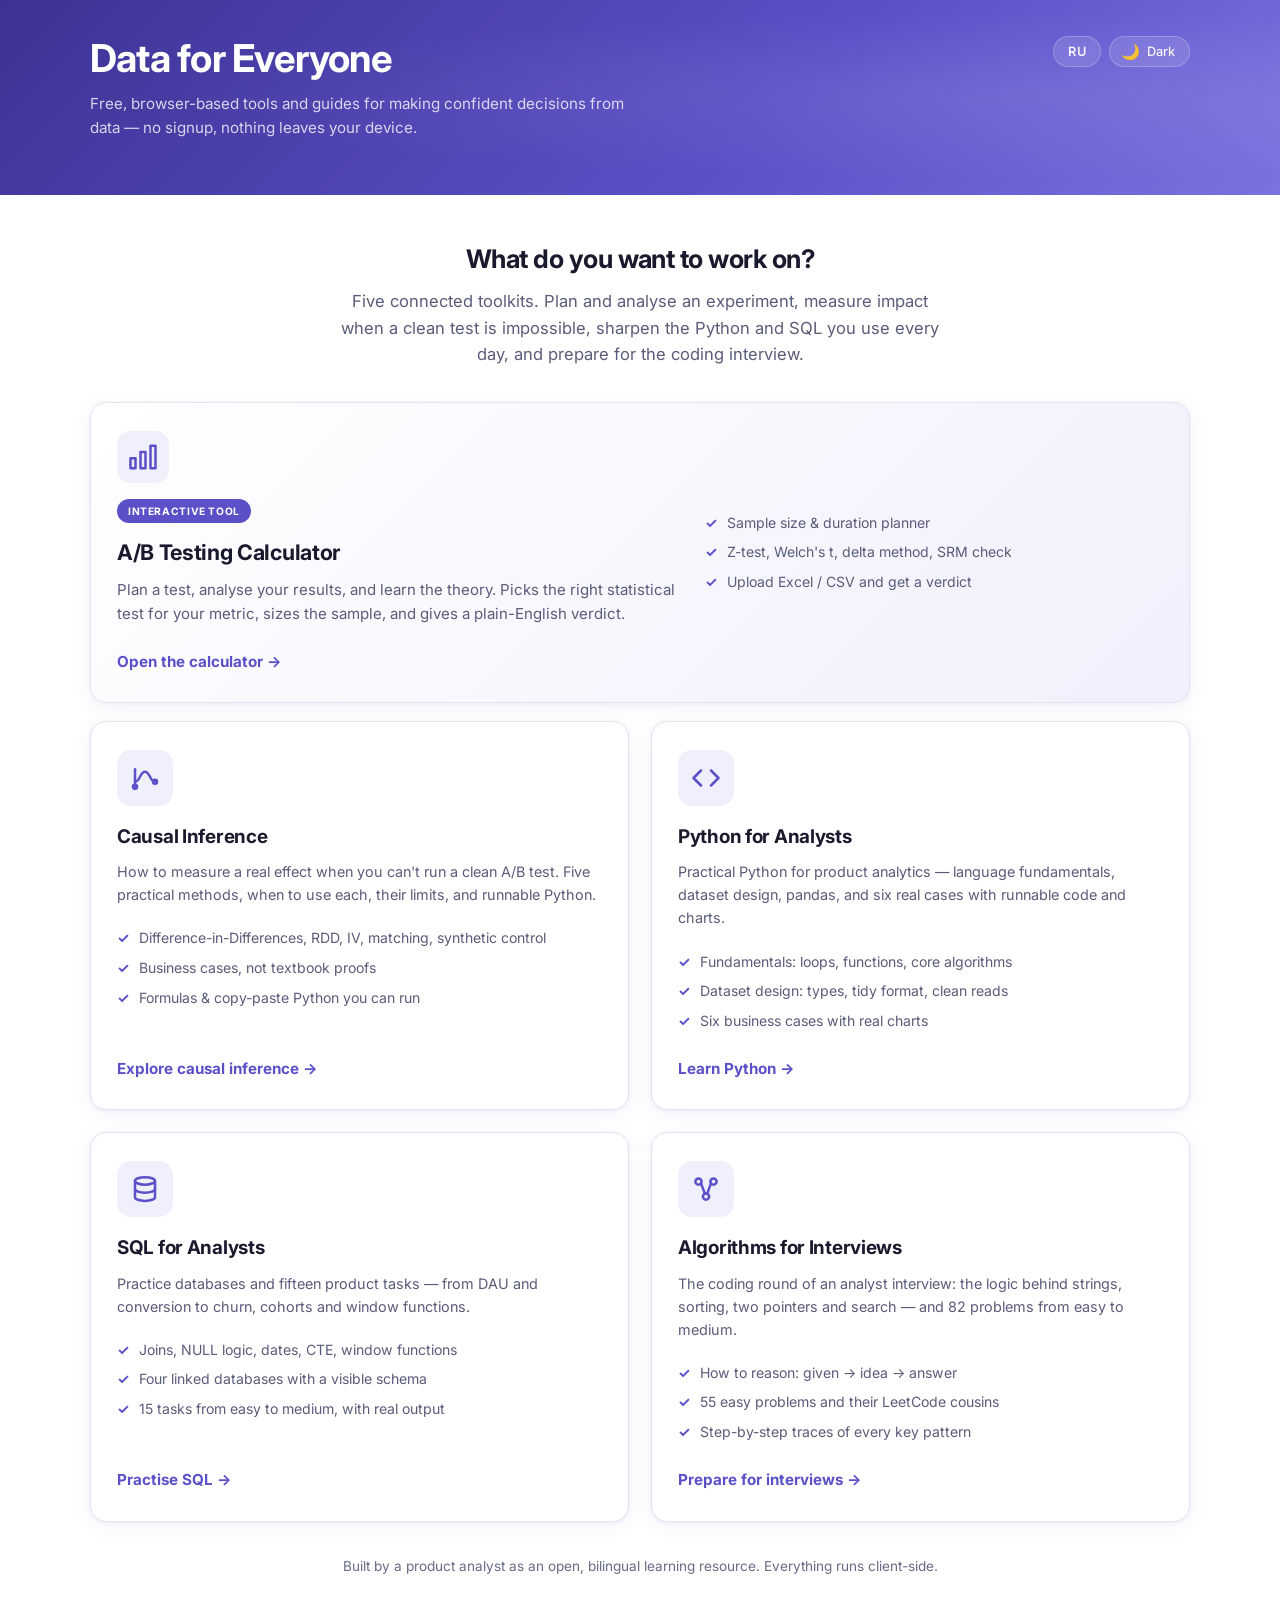
==== index.html @ 2fbbd440 "Add files via upload" ====
<!DOCTYPE html>
<html lang="en">
<head>
<meta charset="utf-8">
<meta name="viewport" content="width=device-width, initial-scale=1">
<title>Data for Everyone — A/B Testing & Causal Inference</title>
<meta name="description" content="Free, browser-based tools and guides for A/B testing and causal inference. The right statistical test, sample sizes, and plain-English explanations.">
<link rel="canonical" href="https://data-for-everyone.com/">
<link rel="icon" href="favicon.ico" sizes="any">
<link rel="icon" type="image/png" sizes="32x32" href="favicon-32x32.png">
<link rel="icon" type="image/png" sizes="16x16" href="favicon-16x16.png">
<link rel="apple-touch-icon" href="apple-touch-icon.png">
<meta property="og:type" content="website">
<meta property="og:title" content="Data for Everyone — A/B Testing & Causal Inference">
<meta property="og:description" content="Free, browser-based tools and guides for A/B testing and causal inference.">
<meta property="og:url" content="https://data-for-everyone.com/">
<meta property="og:image" content="https://data-for-everyone.com/og-image.png">
<meta property="og:image:width" content="1200">
<meta property="og:image:height" content="630">
<meta name="twitter:card" content="summary_large_image">
<meta name="twitter:image" content="https://data-for-everyone.com/og-image.png">
<link rel="preconnect" href="https://fonts.googleapis.com">
<link rel="preconnect" href="https://fonts.gstatic.com" crossorigin>
<link href="https://fonts.googleapis.com/css2?family=Inter:wght@400;500;600;700;800&family=JetBrains+Mono:wght@400;500&display=swap" rel="stylesheet">
<link rel="stylesheet" href="styles.css">
</head>
<body>
<header class="site-header">
  <div class="site-header-inner">
    <div class="site-header-row">
      <h1 class="site-title-link"><a href="index.html" data-i18n="home_brand">Data for Everyone</a></h1>
      <div class="header-controls">
        <button class="lang-toggle" onclick="toggleLang()" aria-label="Switch language" id="lang-btn">
          <span id="lang-label">RU</span>
        </button>
        <button class="theme-toggle" onclick="toggleTheme()" aria-label="Toggle dark mode">
          <span class="theme-toggle-icon" id="theme-icon">🌙</span>
          <span id="theme-label" data-i18n="theme_dark">Dark</span>
        </button>
      </div>
    </div>
    <p data-i18n="home_tagline">Free, browser-based tools and guides for making confident decisions from data — no signup, nothing leaves your device.</p>
  </div>
</header>
<main id="main-content" class="home-main">
  <div class="home-intro">
    <h2 data-i18n="home_pick">What do you want to work on?</h2>
    <p data-i18n="home_pick_sub">Five connected toolkits. Plan and analyse an experiment, measure impact when a clean test is impossible, sharpen the Python and SQL you use every day, and prepare for the coding interview.</p>
  </div>
  <a class="home-flagship" href="ab-testing.html">
    <div class="flagship-main">
      <div class="home-card-icon" aria-hidden="true">
        <svg width="30" height="30" viewBox="0 0 24 24" fill="none" stroke="currentColor" stroke-width="2" stroke-linecap="round" stroke-linejoin="round"><rect x="18" y="3" width="4" height="18"/><rect x="10" y="8" width="4" height="13"/><rect x="2" y="13" width="4" height="8"/></svg>
      </div>
      <span class="flagship-tag" data-i18n="home_flag_tag">Interactive tool</span>
      <h3 data-i18n="home_ab_title">A/B Testing Calculator</h3>
      <p data-i18n="home_ab_desc">Plan a test, analyse your results, and learn the theory. Picks the right statistical test for your metric, sizes the sample, and gives a plain-English verdict.</p>
    </div>
    <div class="flagship-side">
      <ul class="home-card-list">
        <li data-i18n="home_ab_1">Sample size &amp; duration planner</li>
        <li data-i18n="home_ab_2">Z-test, Welch's t, delta method, SRM check</li>
        <li data-i18n="home_ab_3">Upload Excel / CSV and get a verdict</li>
      </ul>
    </div>
    <span class="home-card-cta flagship-cta" data-i18n="home_ab_cta">Open the calculator →</span>
  </a>

  <div class="home-cards">
    <a class="home-card" href="causal.html">
      <div class="home-card-icon" aria-hidden="true">
        <svg width="30" height="30" viewBox="0 0 24 24" fill="none" stroke="currentColor" stroke-width="2" stroke-linecap="round" stroke-linejoin="round"><path d="M4 19V5"/><path d="M4 15c4 0 4-8 8-8s4 8 8 8"/><circle cx="4" cy="19" r="1.6"/><circle cx="20" cy="15" r="1.6"/></svg>
      </div>
      <h3 data-i18n="home_causal_title">Causal Inference</h3>
      <p data-i18n="home_causal_desc">How to measure a real effect when you can't run a clean A/B test. Five practical methods, when to use each, their limits, and runnable Python.</p>
      <ul class="home-card-list">
        <li data-i18n="home_causal_1">Difference-in-Differences, RDD, IV, matching, synthetic control</li>
        <li data-i18n="home_causal_2">Business cases, not textbook proofs</li>
        <li data-i18n="home_causal_3">Formulas &amp; copy-paste Python you can run</li>
      </ul>
      <span class="home-card-cta" data-i18n="home_causal_cta">Explore causal inference →</span>
    </a>

    <a class="home-card" href="python.html">
      <div class="home-card-icon" aria-hidden="true">
        <svg width="30" height="30" viewBox="0 0 24 24" fill="none" stroke="currentColor" stroke-width="2" stroke-linecap="round" stroke-linejoin="round"><polyline points="16 18 22 12 16 6"/><polyline points="8 6 2 12 8 18"/></svg>
      </div>
      <h3 data-i18n="home_py_title">Python for Analysts</h3>
      <p data-i18n="home_py_desc">Practical Python for product analytics — language fundamentals, dataset design, pandas, and six real cases with runnable code and charts.</p>
      <ul class="home-card-list">
        <li data-i18n="home_py_1">Fundamentals: loops, functions, core algorithms</li>
        <li data-i18n="home_py_2">Dataset design: types, tidy format, clean reads</li>
        <li data-i18n="home_py_3">Six business cases with real charts</li>
      </ul>
      <span class="home-card-cta" data-i18n="home_py_cta">Learn Python →</span>
    </a>

    <a class="home-card" href="sql.html">
      <div class="home-card-icon" aria-hidden="true">
        <svg width="30" height="30" viewBox="0 0 24 24" fill="none" stroke="currentColor" stroke-width="2" stroke-linecap="round" stroke-linejoin="round"><ellipse cx="12" cy="5.5" rx="8" ry="3"/><path d="M4 5.5v13c0 1.7 3.6 3 8 3s8-1.3 8-3v-13"/><path d="M4 12c0 1.7 3.6 3 8 3s8-1.3 8-3"/></svg>
      </div>
      <h3 data-i18n="home_sql_title">SQL for Analysts</h3>
      <p data-i18n="home_sql_desc">Practice databases and fifteen product tasks — from DAU and conversion to churn, cohorts and window functions.</p>
      <ul class="home-card-list">
        <li data-i18n="home_sql_1">Joins, NULL logic, dates, CTE, window functions</li>
        <li data-i18n="home_sql_2">Four linked databases with a visible schema</li>
        <li data-i18n="home_sql_3">15 tasks from easy to medium, with real output</li>
      </ul>
      <span class="home-card-cta" data-i18n="home_sql_cta">Practise SQL →</span>
    </a>
    <a class="home-card" href="algorithms.html">
      <div class="home-card-icon" aria-hidden="true">
        <svg width="30" height="30" viewBox="0 0 24 24" fill="none" stroke="currentColor" stroke-width="2" stroke-linecap="round" stroke-linejoin="round"><circle cx="6" cy="6" r="2.5"/><circle cx="18" cy="6" r="2.5"/><circle cx="12" cy="18" r="2.5"/><path d="M8 7.5l3 8M16 7.5l-3 8"/></svg>
      </div>
      <h3 data-i18n="home_al_title">Algorithms for Interviews</h3>
      <p data-i18n="home_al_desc">The coding round of an analyst interview: the logic behind strings, sorting, two pointers and search — and 82 problems from easy to medium.</p>
      <ul class="home-card-list">
        <li data-i18n="home_al_1">How to reason: given → idea → answer</li>
        <li data-i18n="home_al_2">55 easy problems and their LeetCode cousins</li>
        <li data-i18n="home_al_3">Step-by-step traces of every key pattern</li>
      </ul>
      <span class="home-card-cta" data-i18n="home_al_cta">Prepare for interviews →</span>
    </a>
  </div>
  <p class="home-foot" data-i18n="home_foot">Built by a product analyst as an open, bilingual learning resource. Everything runs client-side.</p>
</main>
<script src="i18n.js"></script>
<script src="stats.js"></script>
<script src="app.js"></script>
</body>
</html>
---- styles.css ----
:root {
  --purple-dark: #3d3393;
  --purple-mid:  #5b50c8;
  --purple-light: #7b72e0;
  --accent: #5b50c8;
  --accent-hover: #4a40b0;
  --bg: #ffffff;
  --card: #ffffff;
  --border: #e2e4ef;
  --border-strong: #c8cbe0;
  --ink: #1a1a2e;
  --ink-muted: #5a5c7a;
  --ink-faint: #686b85;
  --pill-bg: #eef0fb;
  --pill-active-bg: #5b50c8;
  --pill-active-text: #ffffff;
  --success: #1a7a4a;
  --success-bg: #e6f7ee;
  --warning: #7a5500;
  --warning-bg: #fff8e6;
  --info-bg: #eef0fb;
  --radius-sm: 8px;
  --radius-md: 12px;
  --radius-lg: 16px;
  --radius-pill: 100px;
  --shadow: 0 2px 12px rgba(61,51,147,0.08);
  --shadow-card: 0 1px 4px rgba(61,51,147,0.06), 0 4px 20px rgba(61,51,147,0.06);
  --accent-hover-bg: #f0effc;
}

[data-theme="dark"] {
  --bg: #0d0e1f;
  --card: #161828;
  --border: #2e3155;
  --border-strong: #424680;
  --ink: #f4f5ff;
  --ink-muted: #c0c4e8;
  --ink-faint: #8890b8;
  --pill-bg: #1e2040;
  --accent: #a59cf7;
  --accent-hover: #bdb6fa;
  --accent-hover-bg: #252a58;
  --success: #66dda0;
  --success-bg: #082416;
  --warning: #f7cf50;
  --warning-bg: #1e1600;
  --info-bg: #161938;
  --shadow: 0 2px 20px rgba(0,0,0,0.55);
  --shadow-card: 0 1px 4px rgba(0,0,0,0.45), 0 4px 24px rgba(0,0,0,0.35);
}

/* Theme toggle — integrated into header */
.site-header {
  background: linear-gradient(135deg, var(--purple-dark) 0%, var(--purple-mid) 60%, var(--purple-light) 100%);
  padding: 32px 24px 56px;
  position: relative;
  overflow: visible;
}
.site-header-inner {
  max-width: 1100px;
  margin: 0 auto;
  position: relative;
  z-index: 2;
}
.site-header::after {
  content: '';
  position: absolute;
  inset: 0;
  background: radial-gradient(ellipse at 80% 50%, rgba(255,255,255,0.08) 0%, transparent 60%);
  pointer-events: none;
}
.site-header-row {
  display: flex;
  align-items: flex-start;
  justify-content: space-between;
  gap: 16px;
  margin-bottom: 8px;
}
.site-header h1 {
  font-size: clamp(1.5rem, 4vw, 2.4rem);
  font-weight: 700;
  color: #ffffff;
  line-height: 1.15;
  letter-spacing: -0.02em;
  flex: 1;
  min-width: 0;
}
.site-header p {
  color: rgba(255,255,255,0.78);
  font-size: 0.95rem;
  max-width: 560px;
  line-height: 1.55;
  margin-top: 0;
}
.theme-toggle {
  background: rgba(255,255,255,0.12);
  border: 1px solid rgba(255,255,255,0.22);
  border-radius: var(--radius-pill);
  padding: 7px 14px 7px 11px;
  display: inline-flex;
  align-items: center;
  gap: 7px;
  cursor: pointer;
  color: rgba(255,255,255,0.92);
  font-family: 'Inter', sans-serif;
  font-size: 0.8rem;
  font-weight: 500;
  transition: background 0.15s, border-color 0.15s;
  flex-shrink: 0;
  margin-top: 4px;
  backdrop-filter: blur(8px);
  -webkit-backdrop-filter: blur(8px);
}
.theme-toggle:hover {
  background: rgba(255,255,255,0.2);
  border-color: rgba(255,255,255,0.35);
}
.theme-toggle-icon { font-size: 0.95rem; line-height: 1; }

/* Share button */
.share-btn {
  background: rgba(255,255,255,0.12);
  border: 1px solid rgba(255,255,255,0.22);
  border-radius: var(--radius-pill);
  padding: 7px 14px 7px 11px;
  display: inline-flex;
  align-items: center;
  gap: 6px;
  cursor: pointer;
  color: rgba(255,255,255,0.92);
  font-family: 'Inter', sans-serif;
  font-size: 0.8rem;
  font-weight: 500;
  transition: background 0.15s, border-color 0.15s;
  flex-shrink: 0;
  margin-top: 4px;
  backdrop-filter: blur(8px);
  -webkit-backdrop-filter: blur(8px);
}
.share-btn:hover { background: rgba(255,255,255,0.2); border-color: rgba(255,255,255,0.35); }

/* Language toggle — same style as theme toggle */
.lang-toggle {
  background: rgba(255,255,255,0.12);
  border: 1px solid rgba(255,255,255,0.22);
  border-radius: var(--radius-pill);
  padding: 7px 14px;
  display: inline-flex;
  align-items: center;
  gap: 6px;
  cursor: pointer;
  color: rgba(255,255,255,0.92);
  font-family: 'Inter', sans-serif;
  font-size: 0.8rem;
  font-weight: 600;
  transition: background 0.15s, border-color 0.15s;
  flex-shrink: 0;
  margin-top: 4px;
  backdrop-filter: blur(8px);
  -webkit-backdrop-filter: blur(8px);
  letter-spacing: 0.03em;
}
.lang-toggle:hover {
  background: rgba(255,255,255,0.2);
  border-color: rgba(255,255,255,0.35);
}

/* Controls row in header */
.header-controls {
  display: flex;
  align-items: flex-start;
  gap: 8px;
  flex-shrink: 0;
}

/* ════════════════════════════════════════
   DARK MODE — comprehensive overrides
   ════════════════════════════════════════ */

/* Metric group selector — main problem area */
[data-theme="dark"] .metric-group {
  background: var(--pill-bg);
}
[data-theme="dark"] .metric-group-selectable:hover {
  background: #252848;
  border-color: var(--accent);
}
[data-theme="dark"] .metric-group-selectable.selected {
  background: #252848;
  border-color: var(--accent);
  box-shadow: 0 0 0 3px rgba(157,150,245,0.18);
}
[data-theme="dark"] .metric-group-label { color: var(--ink-muted); }
[data-theme="dark"] .metric-group-selectable.selected .metric-group-label { color: #c4bfff; }
[data-theme="dark"] .metric-group-badge { background: var(--border-strong); color: var(--ink-muted); }
[data-theme="dark"] .metric-group-selectable.selected .metric-group-badge { background: var(--accent); color: #fff; }

/* Chips inside groups */
[data-theme="dark"] .metric-chip-ex {
  background: #1e2040;
  border-color: var(--border-strong);
  color: var(--ink);
}
[data-theme="dark"] .metric-group-selectable.selected .metric-chip-ex {
  background: #2a2e58;
  border-color: rgba(157,150,245,0.45);
  color: #c4bfff;
}

/* Plan tab two-button selector */
[data-theme="dark"] .plan-metric-btn {
  background: var(--pill-bg);
  border-color: var(--border);
}
[data-theme="dark"] .plan-metric-btn:hover {
  background: #252848;
  border-color: var(--accent);
}
[data-theme="dark"] .plan-metric-btn.selected {
  background: #252848;
  border-color: var(--accent);
  box-shadow: 0 0 0 3px rgba(157,150,245,0.18);
}
[data-theme="dark"] .plan-metric-btn .mb-desc { color: var(--ink-muted); }

/* Cards */
[data-theme="dark"] .card { background: var(--card); border-color: var(--border); }
[data-theme="dark"] .card-title { color: var(--ink-faint); }
[data-theme="dark"] .card-heading { color: var(--ink); }
[data-theme="dark"] .card-sub { color: var(--ink-muted); }

/* Form elements */
[data-theme="dark"] .field label { color: var(--ink-muted); }
[data-theme="dark"] .field input[type="number"],
[data-theme="dark"] .field input[type="text"],
[data-theme="dark"] .field select,
[data-theme="dark"] .variant-inputs input,
[data-theme="dark"] textarea {
  background: #0f1020;
  color: var(--ink);
  border-color: var(--border-strong);
}
[data-theme="dark"] .radio-group label {
  background: var(--pill-bg);
  border-color: var(--border-strong);
  color: var(--ink-muted);
}
[data-theme="dark"] .radio-group label:has(input:checked) {
  background: var(--accent);
  border-color: var(--accent);
  color: #fff;
}

/* Notices */
[data-theme="dark"] .notice.info { background: var(--info-bg); border-left-color: var(--accent); color: #ccc8ff; }
[data-theme="dark"] .notice.warn { background: var(--warning-bg); border-left-color: var(--warning); color: #f7cf50; }
[data-theme="dark"] .notice.success { background: var(--success-bg); border-left-color: var(--success); color: var(--success); }
[data-theme="dark"] .notice strong { color: inherit; }

/* Result box (purple gradient — already good, minor tweak) */
[data-theme="dark"] .result-box { background: linear-gradient(135deg, #2a2060, #3d3393); }

/* Analysis result area */
[data-theme="dark"] .ar-header { background: var(--pill-bg); color: var(--ink); }
[data-theme="dark"] .ar-body { background: var(--card); }
[data-theme="dark"] .ar-sub { color: var(--ink-muted); }
[data-theme="dark"] .ar-stat strong { color: var(--ink); }
[data-theme="dark"] .ar-stat { color: var(--ink-muted); }

/* Tables */
[data-theme="dark"] .ref-table { border-color: var(--border); }
[data-theme="dark"] .ref-table th { background: var(--pill-bg); color: var(--ink-muted); border-color: var(--border); }
[data-theme="dark"] .ref-table td { border-color: var(--border); color: var(--ink); }
[data-theme="dark"] .ref-table tr:nth-child(even) { background: rgba(255,255,255,0.02); }

/* Accordions */
[data-theme="dark"] .accordion summary { background: var(--card); color: var(--ink); }
[data-theme="dark"] .accordion[open] summary { background: var(--pill-bg); }
[data-theme="dark"] .accordion-body { background: var(--card); color: var(--ink-muted); }
[data-theme="dark"] .accordion-body strong { color: var(--ink); }
[data-theme="dark"] .tip-row { border-bottom-color: var(--border); color: var(--ink-muted); }
[data-theme="dark"] .tip-row strong { color: var(--ink); }

/* Tab strip */
[data-theme="dark"] .tabs-wrap { background: var(--bg); }
[data-theme="dark"] .tabs-bar { background: var(--card); border-color: var(--border); }
[data-theme="dark"] .tab-btn { color: var(--ink-muted); }
[data-theme="dark"] .tab-btn:hover { background: var(--pill-bg); color: var(--ink); }

/* Upload zone */
[data-theme="dark"] .upload-zone { background: var(--pill-bg); border-color: var(--border-strong); color: var(--ink-muted); }
[data-theme="dark"] .upload-zone:hover,
[data-theme="dark"] .upload-zone.drag-over { background: #20223a; border-color: var(--accent); }
[data-theme="dark"] .upload-zone-label { color: var(--ink-muted); }

/* Code */
[data-theme="dark"] code { background: var(--pill-bg); color: #c4bfff; }

/* Disclosure */
[data-theme="dark"] .disclosure { background: var(--pill-bg); color: var(--ink-muted); }
[data-theme="dark"] .disclosure summary { color: var(--ink-muted); }
[data-theme="dark"] .disclosure ul li { color: var(--ink-muted); }
[data-theme="dark"] .disclosure strong { color: var(--ink); }

/* Variant rows */
[data-theme="dark"] .variant-tag { background: var(--pill-bg); color: var(--ink-muted); }
[data-theme="dark"] .variant-tag.control { background: var(--accent); color: #fff; }

/* Chart cards */
[data-theme="dark"] .chart-card { background: var(--card); border-color: var(--border); }
[data-theme="dark"] .chart-title { color: var(--ink); }
[data-theme="dark"] .chart-sub { color: var(--ink-muted); }

/* Buttons */
[data-theme="dark"] .btn-ghost { color: var(--ink-muted); border-color: var(--border-strong); }
[data-theme="dark"] .btn-ghost:hover { color: var(--accent); border-color: var(--accent); }

*, *::before, *::after { box-sizing: border-box; margin: 0; padding: 0; }

html { background: var(--bg); }
html[data-theme="dark"] { background: #0f1020; }
body {
  font-family: 'Inter', system-ui, sans-serif;
  background: var(--bg);
  color: var(--ink);
  font-size: 15px;
  line-height: 1.6;
  min-height: 100vh;
}

/* ── Tabs pill strip ── */
.tabs-wrap {
  padding: 0 16px;
  margin-top: -26px;
  position: relative;
  z-index: 10;
  background: var(--bg);
  padding-bottom: 0;
}
.tabs-inner {
  max-width: 1100px;
  margin: 0 auto;
}
.tabs-bar {
  background: var(--card);
  border-radius: var(--radius-pill);
  box-shadow: var(--shadow);
  display: flex;
  max-width: 520px;
  margin: 0 auto;
  padding: 5px;
  gap: 2px;
  border: 1px solid var(--border);
}
.tab-btn {
  background: none;
  border: none;
  padding: 9px 8px;
  font-family: 'Inter', sans-serif;
  font-size: 0.82rem;
  font-weight: 500;
  color: var(--ink-muted);
  cursor: pointer;
  border-radius: var(--radius-pill);
  transition: background 0.15s, color 0.15s, box-shadow 0.15s;
  white-space: nowrap;
  flex: 1;
  text-align: center;
  min-width: 0;
  display: flex;
  align-items: center;
  justify-content: center;
  gap: 6px;
}
.tab-icon { display: flex; align-items: center; flex-shrink: 0; }
.tab-label { overflow: hidden; text-overflow: ellipsis; }
@media (max-width: 400px) {
  .tab-btn { font-size: 0.72rem; padding: 8px 4px; gap: 4px; }
  .tab-icon svg { width: 13px; height: 13px; }
}
.tab-btn:hover { color: var(--accent); background: var(--pill-bg); }
.tab-btn.active {
  background: var(--pill-active-bg);
  color: var(--pill-active-text);
  font-weight: 600;
  box-shadow: 0 2px 8px rgba(91,80,200,0.3);
}

/* ── Bottom tab bar (mobile only ≤640px) ── */
.bottom-tab-bar {
  display: none; /* hidden by default; shown on mobile */
}
@media (max-width: 640px) {
  /* Hide the floating top tabs pill on mobile */
  .tabs-bar { display: none; }

  /* Show bottom bar */
  .bottom-tab-bar {
    display: flex;
    position: fixed;
    bottom: 0; left: 0; right: 0;
    z-index: 200;
    background: var(--card);
    border-top: 1px solid var(--border);
    box-shadow: 0 -2px 16px rgba(0,0,0,0.08);
    padding: 6px 0 max(6px, env(safe-area-inset-bottom));
  }
  .btab {
    flex: 1;
    display: flex;
    flex-direction: column;
    align-items: center;
    gap: 3px;
    background: none;
    border: none;
    padding: 6px 4px;
    font-family: 'Inter', sans-serif;
    font-size: 0.68rem;
    font-weight: 500;
    color: var(--ink-faint);
    cursor: pointer;
    transition: color 0.15s;
  }
  .btab svg { transition: stroke 0.15s; }
  .btab.active { color: var(--accent); }
  .btab.active svg { stroke: var(--accent); }
  .btab:hover { color: var(--accent); }
  [data-theme="dark"] .bottom-tab-bar {
    background: var(--card);
    border-top-color: var(--border);
  }

  /* Add bottom padding so content isn't hidden behind tab bar */
  main { padding-bottom: 80px !important; }
}

/* ── Main content ── */
.tab-panel { display: none; }
.tab-panel.active { display: block; }

main {
  max-width: 1100px;
  margin: 0 auto;
  padding: 24px 16px 80px;
}
#tab-analyse main { max-width: 1100px; }
#tab-reference main { max-width: 1280px; }

@media (min-width: 1024px) {
  main { padding: 32px 24px 96px; }
}

/* ── Cards ── */
.card {
  background: var(--card);
  border: 1px solid var(--border);
  border-radius: var(--radius-lg);
  padding: 24px;
  margin-bottom: 16px;
  box-shadow: var(--shadow-card);
}
.card-title {
  font-size: 0.8rem;
  font-weight: 700;
  color: var(--ink-faint);
  text-transform: uppercase;
  letter-spacing: 0.08em;
  margin-bottom: 16px;
}
.card-heading {
  font-size: 1rem;
  font-weight: 600;
  color: var(--ink);
  margin-bottom: 4px;
}
.card-sub {
  font-size: 0.85rem;
  color: var(--ink-muted);
  margin-bottom: 16px;
}

/* ── Plan tab desktop layout ── */
.plan-layout {
  display: grid;
  grid-template-columns: 1fr;
  gap: 0;
}
.plan-steps { min-width: 0; }
.plan-result-col { min-width: 0; }

@media (min-width: 900px) {
  .plan-layout {
    grid-template-columns: 1fr 1fr;
    gap: 24px;
    align-items: start;
  }
  .plan-result-col {
    position: sticky;
    top: 24px;
  }
  .plan-result-col .result-box {
    margin-top: 0;
  }
}
@media (min-width: 1200px) {
  .plan-layout {
    grid-template-columns: 3fr 2fr;
    gap: 32px;
  }
}

/* ── Hero value-prop pills ── */
.hero-props {
  display: flex; flex-wrap: wrap; gap: 8px 16px; margin-top: 14px;
}
.hero-prop {
  display: inline-flex; align-items: center; gap: 6px;
  font-size: 0.82rem; color: rgba(255,255,255,0.92);
}
.hero-prop em { font-style: italic; opacity: 0.95; }
.hero-prop-ic {
  display: inline-flex; align-items: center; justify-content: center;
  width: 16px; height: 16px; border-radius: 50%;
  background: rgba(255,255,255,0.22); color: #fff;
  font-size: 0.62rem; font-weight: 700; flex-shrink: 0;
}

/* ── Plan empty state ── */
.plan-empty {
  border: 2px dashed var(--border);
  border-radius: var(--radius);
  padding: 32px 22px; text-align: center;
  color: var(--ink-faint);
}
.plan-empty-ic { font-size: 1.9rem; }
.plan-empty-t { font-weight: 600; color: var(--ink-muted); margin-top: 8px; font-size: 0.92rem; }
.plan-empty-s { font-size: 0.82rem; margin-top: 5px; line-height: 1.5; }

/* ── Method line inside the result card ── */
.result-method {
  margin-top: 16px; padding-top: 12px;
  border-top: 1px solid rgba(255,255,255,0.2);
  font-size: 0.76rem; color: rgba(255,255,255,0.82); line-height: 1.45;
}
.result-method span[data-i18n] { font-weight: 700; color: #fff; }

/* ── "What this means" explain panel ── */
.plan-explain {
  margin-top: 16px;
  border: 1px solid var(--border);
  border-radius: var(--radius);
  padding: 16px 18px;
  background: var(--card);
}
.plan-explain-h {
  margin: 0 0 8px; font-size: 0.88rem; font-weight: 700;
  display: flex; align-items: center; gap: 7px; color: var(--ink);
}
.plan-explain-list {
  margin: 0; padding-left: 18px;
  font-size: 0.84rem; color: var(--ink-muted); line-height: 1.7;
}
.plan-explain-list b { color: var(--accent); }
.plan-explain-link {
  display: inline-block; margin-top: 12px;
  font-size: 0.82rem; font-weight: 600; color: var(--accent);
  text-decoration: none;
}
.plan-explain-link:hover { text-decoration: underline; }

/* ── Traffic allocation editor ── */
.alloc-toggle {
  display: inline-flex; gap: 0; margin-top: 4px;
  border: 1px solid var(--border); border-radius: var(--radius-pill);
  overflow: hidden; background: var(--card);
}
.alloc-mode-btn {
  border: none; background: none; cursor: pointer;
  font-family: 'Inter', sans-serif; font-size: 0.82rem; font-weight: 600;
  color: var(--ink-muted); padding: 8px 18px; transition: background 0.15s, color 0.15s;
}
.alloc-mode-btn.selected { background: var(--accent); color: #fff; }
.alloc-editor { margin-top: 14px; }
.alloc-row {
  display: grid; grid-template-columns: 40px 1fr 96px; gap: 10px;
  align-items: center; margin-bottom: 8px;
}
.alloc-tag {
  display: inline-flex; align-items: center; justify-content: center;
  width: 38px; height: 38px; border-radius: 9px;
  background: var(--pill-bg); color: var(--accent); font-weight: 700; font-size: 0.95rem;
}
.alloc-tag.control { background: var(--accent); color: #fff; }
.alloc-slider { width: 100%; accent-color: var(--accent); }
.alloc-pct-input {
  width: 100%; border: 1px solid var(--border); border-radius: var(--radius-sm);
  padding: 7px 8px; font-family: 'JetBrains Mono', monospace; text-align: center;
  font-size: 0.9rem; background: var(--card); color: var(--ink);
}
.alloc-sum-row {
  display: flex; justify-content: space-between; align-items: center;
  margin-top: 10px; padding-top: 10px; border-top: 1px dashed var(--border);
  font-size: 0.85rem; color: var(--ink-muted); font-weight: 600;
}
.alloc-sum-ok { color: var(--success, #1a7a4a); font-family: 'JetBrains Mono', monospace; }
.alloc-sum-bad { color: var(--danger, #e11d48); font-family: 'JetBrains Mono', monospace; }
.alloc-warn {
  margin-top: 8px; font-size: 0.8rem; color: var(--danger, #e11d48);
  background: rgba(225,29,72,0.07); border-radius: var(--radius-sm); padding: 8px 12px;
}
/* per-arm breakdown table inside the result card */
.res-arms-table { width: 100%; border-collapse: collapse; margin-top: 8px; }
.res-arms-table td {
  padding: 5px 6px; font-size: 0.82rem; color: #fff;
  border-bottom: 1px solid rgba(255,255,255,0.15);
}
.res-arms-table tr:last-child td { border-bottom: none; }
.res-arms-table td:first-child { font-weight: 700; }
.res-arms-table td:nth-child(2) { opacity: 0.85; }
.res-arms-table td:last-child { text-align: right; font-family: 'JetBrains Mono', monospace; }
.res-arms-table tr.bottleneck td { color: #ffe08a; }
@media (max-width: 480px) {
  .alloc-row { grid-template-columns: 34px 1fr 78px; gap: 8px; }
}
/* ── SRM health-check banner (Analyse tab) ── */
.srm-banner {
  border-radius: var(--radius-sm); padding: 9px 13px; margin-bottom: 14px;
  font-size: 0.84rem; line-height: 1.45; font-weight: 500;
}
.srm-ok  { background: var(--success-bg, rgba(26,122,74,0.1)); color: var(--success, #1a7a4a); border: 1px solid rgba(26,122,74,0.25); }
.srm-bad { background: rgba(225,29,72,0.08); color: var(--danger, #e11d48); border: 1px solid rgba(225,29,72,0.3); font-weight: 600; }

/* ── Expected-split control that feeds the SRM check (Analyse sidebar) ── */
.srm-expected-block {
  margin-top: 16px; padding-top: 14px; border-top: 1px dashed var(--border);
}
.srm-expected-label {
  font-size: 0.82rem; font-weight: 600; color: var(--ink-muted);
  margin-bottom: 8px;
}
.srm-expected-label .tip { font-weight: 400; opacity: 0.8; }
.srm-toggle .alloc-mode-btn { padding: 6px 14px; font-size: 0.78rem; }
.srm-editor { margin-top: 12px; }
.srm-hint {
  font-size: 0.78rem; color: var(--ink-muted); line-height: 1.45;
  margin-bottom: 10px;
}

/* ── Case studies ── */
.case-card {
  border: 1px solid var(--border); border-radius: var(--radius);
  margin: 12px 0; background: var(--card); overflow: hidden;
}
.case-card summary {
  display: flex; align-items: center; gap: 10px;
  padding: 14px 16px; cursor: pointer; list-style: none;
  font-weight: 600; color: var(--ink);
}
.case-card summary::-webkit-details-marker { display: none; }
.case-card summary::after {
  content: '▸'; margin-left: auto; color: var(--accent);
  font-size: 0.9rem; transition: transform 0.2s; flex-shrink: 0;
}
.case-card[open] summary::after { transform: rotate(90deg); }
.case-card[open] summary { border-bottom: 1px solid var(--border); }
.case-emoji { font-size: 1.3rem; flex-shrink: 0; }
.case-sum-title { font-size: 0.95rem; }
.case-tags { display: inline-flex; gap: 5px; margin-left: 6px; flex-wrap: wrap; }
.case-pill {
  font-size: 0.6rem; font-weight: 700; text-transform: uppercase; letter-spacing: 0.03em;
  padding: 3px 8px; border-radius: 100px; background: var(--pill-bg); color: var(--accent);
}
.case-pill.metric { background: #e7f4ee; color: #1a7a4a; }
.case-pill.metric.cont { background: #fdf3e3; color: #b06a00; }
.case-pill.metric.ratio { background: #ece9fb; color: #5b50c8; }
.case-body { padding: 8px 16px 16px; }
.case-stage { border-left: 3px solid var(--accent); padding: 6px 0 6px 14px; margin: 12px 0; }
.case-stage.result { border-color: #1a7a4a; }
.case-stage.pitfall { border-color: #b06a00; }
.case-stage.hypothesis { border-color: var(--accent); background: rgba(91,95,233,0.05); border-radius: 0 6px 6px 0; padding-right: 12px; }
.case-stage.hypothesis .case-lbl { color: var(--accent); }
.case-stage.hypothesis p strong { color: var(--ink); }
.case-lbl {
  font-size: 0.64rem; font-weight: 700; text-transform: uppercase; letter-spacing: 0.05em;
  color: var(--accent); display: block; margin-bottom: 3px;
}
.case-stage.result .case-lbl { color: #1a7a4a; }
.case-stage.pitfall .case-lbl { color: #b06a00; }
.case-stage p { margin: 0; font-size: 0.88rem; line-height: 1.55; color: var(--ink-muted); }
.case-stage p em { font-style: italic; color: var(--ink); }
.case-graph { background: var(--bg, #f7f7fc); border: 1px solid var(--border); border-radius: 10px; padding: 10px 12px; margin: 10px 0 2px; }
.case-cap { font-size: 0.74rem; color: var(--ink-faint); text-align: center; margin-top: 4px; line-height: 1.4; }
.case-verdict {
  display: flex; gap: 10px; align-items: flex-start;
  background: rgba(26,122,74,0.08); border-radius: 10px;
  padding: 11px 13px; margin: 12px 0; font-size: 0.88rem; color: var(--ink);
}
.case-verdict.no { background: var(--amber-bg, #fdf3e3); }
.case-verdict strong { color: var(--ink); }
.case-take {
  font-size: 0.84rem; color: var(--ink-muted); font-style: italic;
  border-top: 1px dashed var(--border); padding-top: 10px; margin-top: 12px;
}
@media (max-width: 480px) {
  .case-tags { width: 100%; margin-left: 0; margin-top: 4px; }
  .case-card summary { flex-wrap: wrap; }
}

/* ── Revenue projection card ── */
.revenue-card {
  margin-top: 16px;
  background: linear-gradient(135deg, rgba(91,80,200,0.05) 0%, rgba(26,122,74,0.05) 100%);
  border: 1px solid var(--border);
  border-radius: var(--radius-md);
  padding: 16px 18px 14px;
}
.revenue-title {
  font-size: 0.75rem;
  font-weight: 700;
  text-transform: uppercase;
  letter-spacing: 0.06em;
  color: var(--ink-muted);
  margin-bottom: 12px;
}
.revenue-cols {
  display: grid;
  grid-template-columns: 1fr 1fr 1fr;
  gap: 10px;
  margin-bottom: 10px;
}
.rev-col { text-align: center; }
.rev-col-mid { border-left: 1px solid var(--border); border-right: 1px solid var(--border); }
.rev-val { font-family: 'JetBrains Mono', monospace; font-size: 1.1rem; font-weight: 700; }
.rev-lo  { color: var(--ink-muted); }
.rev-mid { color: var(--success); font-size: 1.3rem; }
.rev-hi  { color: var(--accent); }
.rev-label { font-size: 0.72rem; color: var(--ink-muted); margin-top: 3px; }
.rev-note { font-size: 0.75rem; color: var(--ink-faint); border-top: 1px solid var(--border); padding-top: 8px; }
[data-theme="dark"] .revenue-card { background: rgba(91,80,200,0.09); }

/* ── Callout box (used in normality explainer) ── */
.callout-box {
  background: var(--success-bg);
  border-left: 4px solid var(--success);
  border-radius: var(--radius-sm);
  padding: 12px 16px;
  margin: 12px 0;
}
.callout-title {
  font-size: 0.8rem;
  font-weight: 700;
  color: var(--success);
  margin-bottom: 4px;
}
.callout-box p { font-size: 0.85rem; color: var(--ink-muted); line-height: 1.55; }

/* ── Interactive FWER formula box ── */
.fwer-formula {
  margin: 12px 0 4px;
  padding: 12px 16px;
  background: linear-gradient(135deg, rgba(91,80,200,0.08), rgba(232,131,42,0.06));
  border: 1px solid var(--border);
  border-radius: var(--radius-sm);
  display: flex;
  flex-direction: column;
  gap: 4px;
}
.fwer-formula-label {
  font-size: 0.68rem; font-weight: 700; text-transform: uppercase;
  letter-spacing: 0.05em; color: var(--ink-muted);
}
.fwer-eq {
  font-family: 'JetBrains Mono', monospace;
  font-size: 0.92rem; color: var(--ink); font-weight: 600;
  line-height: 1.5;
}
.fwer-hl {
  background: rgba(91,80,200,0.16);
  color: var(--accent);
  padding: 0 4px; border-radius: 4px; font-weight: 700;
}
.fwer-result {
  background: var(--accent); color: #fff;
  padding: 1px 8px; border-radius: 5px; font-weight: 700;
  transition: background 0.2s;
}

/* ── Beginner glossary ── */
.glossary { display: flex; flex-direction: column; gap: 2px; }
.gloss-item {
  padding: 14px 0;
  border-top: 1px solid var(--border);
}
.gloss-item:first-child { border-top: none; padding-top: 2px; }
.gloss-term {
  display: flex; align-items: center; gap: 9px;
  font-size: 0.98rem; font-weight: 700; color: var(--ink);
  margin-bottom: 6px;
}
.gloss-emoji { font-size: 1.15rem; line-height: 1; flex-shrink: 0; }
.gloss-def { font-size: 0.86rem; color: var(--ink-muted); line-height: 1.6; }
.gloss-def strong { color: var(--ink); }
.gloss-eg {
  margin-top: 8px; padding: 9px 13px;
  background: var(--pill-bg); border-radius: var(--radius-sm);
  font-size: 0.82rem; color: var(--ink-muted); line-height: 1.55;
}
.gloss-eg strong { color: var(--accent); }

/* ── Type I/II definitions under the errors chart (single home for the concept) ── */
.errors-defs { margin-top: 16px; display: flex; flex-direction: column; gap: 10px; }
.errors-def-row {
  display: flex; flex-direction: column; gap: 4px;
  font-size: 0.86rem; color: var(--ink-muted); line-height: 1.55;
}
.errors-def-tag {
  align-self: flex-start; font-size: 0.74rem; font-weight: 700;
  letter-spacing: 0.02em; padding: 3px 10px; border-radius: var(--radius-pill);
}
.errors-def-1 { background: rgba(225,29,72,0.1); color: var(--danger, #e11d48); }
.errors-def-2 { background: rgba(100,116,139,0.14); color: var(--ink); }
.errors-eg {
  margin-top: 2px; padding: 9px 13px;
  background: var(--pill-bg); border-radius: var(--radius-sm);
  font-size: 0.82rem; color: var(--ink-muted); line-height: 1.55;
}
.errors-eg strong { color: var(--accent); }

/* ── Case study block ── */
.case-study {
  margin-top: 16px;
  background: var(--info-bg);
  border: 1px solid var(--border);
  border-left: 4px solid var(--accent);
  border-radius: var(--radius-md);
  padding: 16px 18px;
}
.case-study-tag {
  font-size: 0.72rem;
  font-weight: 700;
  text-transform: uppercase;
  letter-spacing: 0.05em;
  color: var(--accent);
  margin-bottom: 4px;
}
.case-study-title {
  font-size: 1rem;
  font-weight: 700;
  color: var(--ink);
  margin-bottom: 8px;
}
.case-study p { font-size: 0.85rem; color: var(--ink-muted); line-height: 1.6; margin-bottom: 10px; }
.cs-step {
  font-size: 0.85rem;
  color: var(--ink-muted);
  line-height: 1.6;
  padding: 8px 0;
  border-top: 1px solid var(--border);
}
.cs-step strong { color: var(--ink); }
.cs-takeaway {
  margin-top: 10px;
  padding: 10px 12px;
  background: var(--success-bg);
  border-radius: var(--radius-sm);
  font-size: 0.85rem;
  color: var(--ink-muted);
  line-height: 1.6;
}
.cs-takeaway strong { color: var(--success); }

/* ── Reverse-MDE result box ── */
.rev-result { margin-top: 14px; border-radius: var(--radius-sm); padding: 14px 16px; font-size: 0.88rem; }
.rev-result.rev-ok { background: rgba(91,95,233,0.07); border: 1px solid rgba(91,95,233,0.25); }
.rev-result.rev-err { background: rgba(225,29,72,0.06); border: 1px solid rgba(225,29,72,0.25); color: var(--danger,#E11D48); }
.rev-line { margin: 4px 0; color: var(--ink-muted); }
.rev-line strong { color: var(--ink); font-size: 1rem; }
.rev-line.rev-main strong { color: var(--accent); font-size: 1.5rem; font-weight: 800; }
.rev-note { margin-top: 10px; font-size: 0.78rem; color: var(--ink-muted); border-top: 1px dashed var(--border); padding-top: 8px; }

/* ── CUPED deep-dive: numbered steps, comparison table, pipeline, code block ── */
.dd-step { display:flex; gap:11px; margin:11px 0; align-items:flex-start; font-size:0.86rem; color:var(--ink-muted); line-height:1.55; }
.dd-step .dd-n { flex-shrink:0; width:26px; height:26px; border-radius:7px; background:var(--accent); color:#fff; font-weight:700; font-size:.82rem; display:flex; align-items:center; justify-content:center; }
.dd-step strong { color:var(--ink); }
.dd-h3 { font-size:0.98rem; font-weight:700; color:var(--accent); margin:18px 0 6px; }

.cmp-table { border-collapse:collapse; width:100%; margin:12px 0; font-size:0.86rem; }
.cmp-table th, .cmp-table td { border:1px solid var(--border); padding:7px 11px; text-align:left; }
.cmp-table th { background:var(--pill-bg); font-weight:700; }
.cmp-table td:nth-child(2), .cmp-table th:nth-child(2) { background:rgba(225,29,72,0.05); }
.cmp-table td:nth-child(3), .cmp-table th:nth-child(3) { background:rgba(5,150,105,0.06); }
.cmp-table .mean-row td { font-weight:700; background:var(--pill-bg) !important; border-top:2px solid var(--accent); }
[data-theme="dark"] .cmp-table td:nth-child(2), [data-theme="dark"] .cmp-table th:nth-child(2) { background:rgba(225,29,72,0.12); }
[data-theme="dark"] .cmp-table td:nth-child(3), [data-theme="dark"] .cmp-table th:nth-child(3) { background:rgba(5,150,105,0.14); }

.verdict-table { border-collapse:collapse; width:100%; margin:12px 0; font-size:0.85rem; }
.verdict-table th, .verdict-table td { border:1px solid var(--border); padding:7px 11px; text-align:left; }
.verdict-table th { background:var(--pill-bg); }
.vt-before { color:var(--danger,#e11d48); font-weight:700; }
.vt-after { color:var(--success,#059669); font-weight:700; }

.whatchanged { background:var(--card,#fff); border:1px solid var(--border); border-radius:var(--radius-md); padding:14px 16px; margin-top:12px; }
.whatchanged > strong { color:var(--ink); }
.whatchanged ol { margin:6px 0; padding-left:20px; font-size:0.85rem; color:var(--ink-muted); line-height:1.55; }
.whatchanged li { margin:7px 0; }
.whatchanged li strong { color:var(--ink); }

.pl-phase { background:var(--card,#fff); border:1px solid var(--border); border-left:4px solid var(--accent); border-radius:var(--radius-sm); padding:12px 16px; margin:10px 0; font-size:0.86rem; }
.pl-phase ol { margin:8px 0 2px; padding-left:20px; color:var(--ink-muted); line-height:1.55; }
.pl-phase li { margin:6px 0; }
.pl-phase li strong { color:var(--ink); }
.pl-when { display:inline-block; font-size:.7rem; font-weight:800; letter-spacing:.04em; color:var(--accent); background:var(--pill-bg); padding:2px 9px; border-radius:var(--radius-pill); margin-right:6px; text-transform:uppercase; }
.pl-phase-title { font-weight:700; color:var(--ink); }

.dd-limit { background:rgba(217,119,6,0.07); border:1px solid rgba(217,119,6,0.25); border-radius:var(--radius-sm); padding:10px 13px; margin:9px 0; font-size:0.85rem; color:var(--ink-muted); line-height:1.55; }
.dd-limit b { color:var(--warn,#D97706); }

/* Reusable code block with copy button */
.code-block { position:relative; margin:12px 0; }
.code-block pre {
  background:#1e2233; color:#e6e8f5; padding:16px 18px; border-radius:var(--radius-sm);
  overflow-x:auto; font-size:0.78rem; line-height:1.55; font-family:'JetBrains Mono',ui-monospace,Menlo,monospace;
  margin:0; -webkit-overflow-scrolling:touch;
}
.code-block .code-copy {
  position:absolute; top:8px; right:8px; background:rgba(255,255,255,0.1); color:#e6e8f5;
  border:1px solid rgba(255,255,255,0.2); border-radius:6px; padding:4px 10px; font-size:0.72rem;
  font-weight:600; cursor:pointer; transition:background 0.15s;
}
.code-block .code-copy:hover { background:rgba(255,255,255,0.2); }
.code-block .code-copy.copied { background:var(--success,#059669); border-color:var(--success,#059669); }
.tok-c { color:#8b93b8; font-style:italic; }   /* comment */
.tok-k { color:#c792ea; }                        /* keyword */
.tok-s { color:#c3e88d; }                        /* string */
.tok-n { color:#f78c6c; }                        /* number */
.tok-f { color:#82aaff; }                        /* function */
.tok-b { color:#ffcb6b; }                        /* builtin/module */
.cs-chart-wrap {
  width: 100%;
  height: 130px;
  position: relative;
  margin: 10px 0 4px;
  border-radius: var(--radius-sm);
}
.cs-chart-wrap canvas {
  display: block;
  position: absolute;
  inset: 0;
  width: 100% !important;
  height: 100% !important;
}
/* ── Distribution anatomy blocks ── */
.anat-block { padding: 14px 0; border-top: 1px solid var(--border); }
.anat-block:first-of-type { border-top: none; padding-top: 4px; }
.anat-h {
  display: flex;
  align-items: center;
  gap: 8px;
  font-size: 0.92rem;
  font-weight: 700;
  color: var(--ink);
  margin-bottom: 6px;
}
.anat-block p {
  font-size: 0.85rem;
  color: var(--ink-muted);
  line-height: 1.6;
  margin-top: 8px;
}
.anat-block p strong { color: var(--ink); }
.anat-legend {
  display: flex;
  flex-wrap: wrap;
  gap: 14px;
  margin: 8px 0 2px;
  font-size: 0.76rem;
  color: var(--ink-muted);
}
.anat-legend-item { display: inline-flex; align-items: center; gap: 6px; }
.anat-legend-dot { width: 10px; height: 10px; border-radius: 50%; flex-shrink: 0; }

/* ── Interactive A/B process stepper ── */
.process-track {
  display: flex;
  flex-wrap: wrap;
  gap: 6px;
  margin-bottom: 14px;
}
.process-step {
  flex: 1 1 0;
  min-width: 86px;
  display: flex;
  flex-direction: column;
  align-items: center;
  gap: 6px;
  padding: 10px 6px;
  background: var(--pill-bg);
  border: 1px solid var(--border);
  border-radius: var(--radius-sm);
  cursor: pointer;
  transition: background 0.15s, border-color 0.15s, transform 0.12s;
  text-align: center;
}
.process-step:hover { transform: translateY(-2px); border-color: var(--accent); }
.process-step.active { background: var(--accent); border-color: var(--accent); }
.process-step.active .process-step-num,
.process-step.active .process-step-label { color: #fff; }
.process-step.active .process-step-emoji { filter: none; transform: scale(1.1); }
.process-step-emoji { font-size: 1.3rem; line-height: 1; transition: transform 0.15s; }
.process-step-num {
  font-size: 0.62rem; font-weight: 700; letter-spacing: 0.04em;
  text-transform: uppercase; color: var(--ink-faint);
}
.process-step-label { font-size: 0.72rem; font-weight: 600; color: var(--ink-muted); line-height: 1.25; }
.process-progress {
  height: 4px; background: var(--border); border-radius: 100px; overflow: hidden; margin-bottom: 16px;
}
.process-progress-bar {
  height: 100%; width: 0%; background: var(--accent);
  border-radius: 100px; transition: width 0.3s ease;
}
.process-panel {
  border: 1px solid var(--border);
  border-left: 4px solid var(--accent);
  border-radius: var(--radius-sm);
  padding: 16px 18px;
  background: var(--card);
}
.process-panel-title { font-size: 1rem; font-weight: 700; color: var(--ink); margin-bottom: 4px; display: flex; align-items: center; gap: 8px; }
.process-panel-goal { font-size: 0.78rem; color: var(--accent); font-weight: 600; margin-bottom: 10px; }
.process-panel-body { font-size: 0.86rem; color: var(--ink-muted); line-height: 1.6; }
.process-panel-body strong { color: var(--ink); }
.process-example {
  margin-top: 12px; padding: 10px 14px;
  background: var(--pill-bg); border-radius: var(--radius-sm);
  font-size: 0.82rem; color: var(--ink-muted); line-height: 1.5;
}
.process-example strong { color: var(--accent); }
.process-nav { display: flex; justify-content: space-between; gap: 10px; margin-top: 14px; }
.process-nav button {
  flex: 1; padding: 9px 14px; border-radius: var(--radius-pill);
  border: 1px solid var(--border); background: var(--card);
  font-family: 'Inter', sans-serif; font-size: 0.8rem; font-weight: 600;
  color: var(--ink); cursor: pointer; transition: background 0.15s, opacity 0.15s;
}
.process-nav button:hover:not(:disabled) { background: var(--pill-bg); }
.process-nav button.primary { background: var(--accent); color: #fff; border-color: var(--accent); }
.process-nav button:disabled { opacity: 0.4; cursor: default; }
@media (max-width: 560px) {
  .process-step { min-width: calc(33.33% - 6px); flex: 0 0 calc(33.33% - 6px); }
}


/* ── Sticky verdict bar (mobile only) ── */
@media (max-width: 640px) {
  .ar-sticky-verdict {
    position: sticky;
    bottom: 0;
    z-index: 100;
    background: var(--card);
    border-top: 2px solid var(--border);
    padding: 10px 16px;
    display: flex;
    align-items: baseline;
    gap: 10px;
    box-shadow: 0 -4px 16px rgba(0,0,0,0.07);
    margin: 0 -20px;
  }
  .ar-sticky-verdict .ar-verdict { font-size: 1rem; margin: 0; }
  .ar-sticky-verdict .ar-sub { font-size: 0.75rem; }
}
@media (min-width: 641px) {
  .ar-sticky-verdict { display: none; }
}

/* ── Revenue inputs toggle ── */
.revenue-inputs > summary { list-style: none; }
.revenue-inputs > summary::-webkit-details-marker { display: none; }

.plan-metric-btn {
  display: flex;
  align-items: center;
  gap: 14px;
  width: 100%;
  background: var(--pill-bg);
  border: 2px solid transparent;
  border-radius: var(--radius-md);
  padding: 14px 16px;
  cursor: pointer;
  transition: border-color 0.15s, background 0.15s, box-shadow 0.15s;
  text-align: left;
}
.plan-metric-btn:hover { border-color: var(--accent); background: var(--accent-hover-bg, #f0effc); }
.plan-metric-btn.selected {
  border-color: var(--accent);
  background: #f0effc;
  box-shadow: 0 0 0 3px rgba(91,80,200,0.12);
}
.plan-metric-badge {
  flex-shrink: 0;
  font-family: 'JetBrains Mono', monospace;
  font-size: 0.68rem;
  padding: 3px 10px;
  border-radius: var(--radius-pill);
  background: var(--accent);
  color: #fff;
  letter-spacing: 0.03em;
  white-space: nowrap;
}
.plan-metric-btn.selected .plan-metric-badge { background: var(--purple-dark); }


.metric-groups { display: flex; flex-direction: column; gap: 10px; margin-top: 12px; }

.metric-group {
  background: var(--pill-bg);
  border-radius: var(--radius-md);
  padding: 12px 14px 14px;
  border: 2px solid transparent;
  transition: border-color 0.15s, background 0.15s, box-shadow 0.15s;
}
.metric-group-selectable { cursor: pointer; }
.metric-group-selectable:hover { border-color: var(--accent); background: var(--accent-hover-bg, #f0effc); }
.metric-group-selectable.selected {
  border-color: var(--accent);
  background: var(--accent-hover-bg, #f0effc);
  box-shadow: 0 0 0 3px rgba(91,80,200,0.12);
}
.metric-group-header {
  display: flex;
  align-items: center;
  justify-content: space-between;
  gap: 8px;
  margin-bottom: 10px;
}
.metric-group-label {
  font-size: 0.68rem;
  font-weight: 700;
  color: var(--ink-muted);
  text-transform: uppercase;
  letter-spacing: 0.1em;
}
.metric-group-selectable.selected .metric-group-label { color: var(--accent); }
.metric-group-badge {
  font-family: 'JetBrains Mono', monospace;
  font-size: 0.65rem;
  padding: 2px 8px;
  border-radius: var(--radius-pill);
  background: var(--border-strong);
  color: var(--ink-muted);
  white-space: nowrap;
  flex-shrink: 0;
}
.metric-group-selectable.selected .metric-group-badge { background: var(--accent); color: #fff; }
.metric-chips { display: flex; flex-wrap: wrap; gap: 6px; }

/* Example spans inside groups — informational, not clickable */
.metric-chip-ex {
  display: inline-block;
  background: var(--card);
  border: 1.5px solid var(--border);
  border-radius: var(--radius-pill);
  padding: 5px 12px;
  font-size: 0.8rem;
  color: var(--ink-muted);
  white-space: nowrap;
  user-select: none;
  pointer-events: none;
}
.metric-group-selectable.selected .metric-chip-ex {
  border-color: rgba(91,80,200,0.3);
  color: var(--accent);
  background: rgba(91,80,200,0.06);
}

/* Clickable chips (plan tab two-btn uses .plan-metric-btn; kept for any legacy use) */
.metric-chip {
  background: var(--card);
  border: 1.5px solid var(--border);
  border-radius: var(--radius-pill);
  padding: 8px 16px;
  font-family: 'Inter', sans-serif;
  font-size: 0.875rem;
  font-weight: 500;
  color: var(--ink);
  cursor: pointer;
  transition: border-color 0.12s, color 0.12s, background 0.12s, box-shadow 0.12s;
  white-space: nowrap;
}
.metric-chip:hover { border-color: var(--accent); color: var(--accent); }
.metric-chip.selected {
  border-color: var(--accent);
  color: var(--accent);
  background: var(--card);
  box-shadow: 0 0 0 2px rgba(91,80,200,0.15);
  font-weight: 600;
}

/* ── Disclosure / examples ── */
.disclosure {
  margin-top: 12px;
  padding: 10px 14px;
  background: var(--info-bg);
  border-radius: var(--radius-sm);
  border-left: 3px solid var(--border-strong);
}
.disclosure summary {
  font-size: 0.8rem;
  color: var(--ink-muted);
  cursor: pointer;
  font-weight: 500;
  list-style: none;
  display: flex;
  align-items: center;
  gap: 6px;
}
.disclosure summary::before { content: '▸'; font-size: 0.7rem; transition: transform 0.15s; }
.disclosure[open] summary::before { transform: rotate(90deg); }
.disclosure ul { margin-top: 8px; padding-left: 16px; }
.disclosure li { font-size: 0.8rem; color: var(--ink-muted); margin-bottom: 3px; line-height: 1.5; }

/* ── Notice ── */
.notice {
  border-radius: var(--radius-sm);
  padding: 11px 14px;
  font-size: 0.82rem;
  line-height: 1.55;
  margin-top: 12px;
}
.notice.warn { background: var(--warning-bg); border-left: 3px solid #e8a020; color: var(--warning); }
.notice.info { background: var(--info-bg); border-left: 3px solid var(--accent); color: var(--ink); }
.notice.success { background: var(--success-bg); border-left: 3px solid #2db86a; color: var(--success); }
.notice strong { font-weight: 600; }

/* ── Form ── */
.form-row { display: grid; gap: 12px; margin-bottom: 12px; }
.form-row.cols-2 { grid-template-columns: 1fr 1fr; }
.form-row.cols-3 { grid-template-columns: 1fr 1fr 1fr; }

.field label {
  display: block;
  font-size: 0.75rem;
  font-weight: 600;
  color: var(--ink-muted);
  text-transform: uppercase;
  letter-spacing: 0.05em;
  margin-bottom: 5px;
}
.field label .tip {
  font-weight: 400;
  text-transform: none;
  letter-spacing: 0;
  color: var(--ink-faint);
  font-size: 0.72rem;
}
.field input[type="number"],
.field input[type="text"],
.field select {
  width: 100%;
  padding: 10px 12px;
  border: 1.5px solid var(--border-strong);
  border-radius: var(--radius-sm);
  font-family: 'JetBrains Mono', monospace;
  font-size: 0.875rem;
  background: #fff;
  color: var(--ink);
  transition: border-color 0.15s, box-shadow 0.15s;
  -moz-appearance: textfield;
}
.field input[type="number"]:focus,
.field input[type="text"]:focus {
  outline: none;
  border-color: var(--accent);
  box-shadow: 0 0 0 3px rgba(91,80,200,0.1);
}
.field input::-webkit-outer-spin-button,
.field input::-webkit-inner-spin-button { -webkit-appearance: none; }

/* ── Pill radio group ── */
.radio-group { display: flex; gap: 6px; flex-wrap: wrap; margin-top: 4px; }
.radio-group label {
  display: flex;
  align-items: center;
  padding: 6px 14px;
  border: 1.5px solid var(--border-strong);
  border-radius: var(--radius-pill);
  cursor: pointer;
  font-size: 0.82rem;
  font-weight: 500;
  color: var(--ink-muted);
  background: #fff;
  transition: all 0.12s;
}
.radio-group label:hover { border-color: var(--accent); color: var(--accent); }
.radio-group input[type="radio"] { display: none; }
.radio-group label:has(input:checked) {
  border-color: var(--accent);
  background: var(--accent);
  color: #fff;
}

/* ── Buttons ── */
.btn-primary {
  background: var(--accent);
  color: #fff;
  border: none;
  border-radius: var(--radius-pill);
  padding: 12px 28px;
  font-family: 'Inter', sans-serif;
  font-size: 0.9rem;
  font-weight: 600;
  cursor: pointer;
  transition: background 0.15s, transform 0.1s, box-shadow 0.15s;
  box-shadow: 0 2px 8px rgba(91,80,200,0.25);
}
.btn-primary:hover { background: var(--accent-hover); box-shadow: 0 4px 16px rgba(91,80,200,0.35); }
.btn-primary:active { transform: scale(0.98); }

.btn-ghost {
  background: var(--pill-bg);
  border: 1.5px solid var(--border-strong);
  border-radius: var(--radius-pill);
  padding: 7px 16px;
  font-family: 'Inter', sans-serif;
  font-size: 0.82rem;
  font-weight: 500;
  color: var(--ink-muted);
  cursor: pointer;
  transition: all 0.12s;
}
.btn-ghost:hover { border-color: var(--accent); color: var(--accent); }

/* ── Result box (Plan) ── */
.result-box {
  background: linear-gradient(135deg, var(--purple-dark), var(--purple-mid));
  border-radius: var(--radius-lg);
  padding: 24px 28px;
  margin-top: 4px;
  color: #fff;
}
.result-box.hidden { display: none; }
.result-label { font-size: 0.78rem; font-weight: 600; opacity: 0.7; text-transform: uppercase; letter-spacing: 0.07em; margin-bottom: 6px; }
.result-number { font-size: 3rem; font-weight: 700; line-height: 1; letter-spacing: -0.03em; }
.result-unit { font-size: 1rem; opacity: 0.7; margin-left: 6px; }
.result-meta { display: flex; gap: 24px; margin-top: 16px; flex-wrap: wrap; }
.result-meta-item { font-size: 0.82rem; opacity: 0.8; }
.result-meta-item strong { display: block; font-size: 0.92rem; opacity: 1; font-weight: 600; color: #fff; }

/* ── Analyse two-column layout ── */
.analyse-layout {
  display: grid;
  grid-template-columns: 320px 1fr;
  gap: 20px;
  align-items: start;
}
.analyse-sidebar { position: sticky; top: 20px; }
.analyse-sidebar .card { margin-bottom: 0; }
.analyse-main { min-width: 0; }

@media (min-width: 1200px) {
  .analyse-layout { grid-template-columns: 360px 1fr; gap: 24px; }
}

/* ── Variant rows ── */
.variant-row {
  display: grid;
  grid-template-columns: 44px 1fr auto;
  gap: 8px;
  align-items: start;
  margin-bottom: 10px;
}
.variant-tag {
  padding: 10px 0;
  font-family: 'JetBrains Mono', monospace;
  font-size: 0.8rem;
  font-weight: 600;
  text-align: center;
  background: var(--pill-bg);
  border: 1.5px solid var(--border);
  border-radius: var(--radius-sm);
  color: var(--ink-muted);
}
.variant-tag.control { background: var(--accent); color: #fff; border-color: var(--accent); }
.variant-inputs { display: flex; gap: 8px; }
.variant-inputs input {
  width: 100%;
  padding: 10px 10px;
  border: 1.5px solid var(--border-strong);
  border-radius: var(--radius-sm);
  font-family: 'JetBrains Mono', monospace;
  font-size: 0.84rem;
  background: #fff;
  color: var(--ink);
  transition: border-color 0.15s;
}
.variant-inputs input:focus { outline: none; border-color: var(--accent); box-shadow: 0 0 0 3px rgba(91,80,200,0.1); }
.variant-inputs .vi-field { flex: 1; }
.variant-inputs .vi-field label { font-size: 0.7rem; font-weight: 600; color: var(--ink-faint); display: block; margin-bottom: 3px; text-transform: uppercase; letter-spacing: 0.05em; }
.btn-remove {
  background: none; border: none; color: var(--ink-faint);
  cursor: pointer; font-size: 1.1rem; padding: 8px 2px; line-height: 1;
  margin-top: 20px; transition: color 0.12s;
}
.btn-remove:hover { color: #e05050; }

/* ── Analysis result ── */
.analysis-result { margin-top: 16px; border-radius: var(--radius-lg); overflow: hidden; border: 1px solid var(--border); box-shadow: var(--shadow-card); }
.analysis-result.hidden { display: none; }
.ar-header {
  background: var(--pill-bg);
  padding: 12px 20px;
  font-size: 0.75rem;
  font-weight: 700;
  color: var(--ink-muted);
  text-transform: uppercase;
  letter-spacing: 0.07em;
  border-bottom: 1px solid var(--border);
}
.ar-body { padding: 20px; background: var(--card); }
.ar-verdict { font-size: 1.3rem; font-weight: 700; margin-bottom: 6px; letter-spacing: -0.01em; }
.best-variant-banner {
  display: flex;
  align-items: center;
  gap: 8px;
  margin-top: 14px;
  padding: 10px 14px;
  background: var(--success-bg, rgba(26,122,74,0.1));
  border: 1px solid var(--success, #1a7a4a);
  border-left: 4px solid var(--success, #1a7a4a);
  border-radius: var(--radius-sm);
  font-size: 0.9rem;
  color: var(--success, #1a7a4a);
  font-weight: 600;
}
.ar-verdict.sig   { color: var(--success); }
.ar-verdict.worse { color: var(--warning); }
.ar-verdict.insig { color: var(--ink-muted); }
.ar-sub { font-size: 0.82rem; color: var(--ink-muted); }
.ar-stats {
  display: grid;
  grid-template-columns: repeat(auto-fill, minmax(120px, 1fr));
  gap: 16px 20px;
  margin-top: 16px;
}
.ar-stat {
  font-size: 0.8rem;
  color: var(--ink-muted);
  line-height: 1.4;
}
.ar-stat strong {
  font-family: 'JetBrains Mono', monospace;
  font-size: 0.95rem;
  color: var(--ink);
  display: block;
  font-weight: 600;
  margin-bottom: 2px;
}

/* ── Reference ── */
.accordion {
  border: 1px solid var(--border);
  border-radius: var(--radius-md);
  overflow: hidden;
  margin-bottom: 10px;
  box-shadow: var(--shadow-card);
}
.accordion summary {
  padding: 14px 18px;
  background: var(--card);
  cursor: pointer;
  font-weight: 600;
  font-size: 0.875rem;
  color: var(--ink);
  list-style: none;
  display: flex;
  justify-content: space-between;
  align-items: center;
  transition: background 0.12s;
}
.accordion summary:hover { background: var(--pill-bg); }
.accordion summary::after { content: '+'; font-size: 1.1rem; color: var(--ink-muted); font-weight: 400; }
.accordion[open] summary { background: var(--pill-bg); }
.accordion[open] summary::after { content: '−'; }
.accordion-body {
  padding: 16px 18px;
  background: var(--card);
  border-top: 1px solid var(--border);
}
.accordion-body p { font-size: 0.85rem; color: var(--ink-muted); line-height: 1.65; margin-bottom: 8px; }
.accordion-body ul { padding-left: 18px; margin-bottom: 8px; }
.accordion-body li { font-size: 0.85rem; color: var(--ink-muted); margin-bottom: 4px; line-height: 1.5; }
.accordion-body code {
  font-family: 'JetBrains Mono', monospace;
  font-size: 0.78rem;
  background: var(--pill-bg);
  padding: 2px 6px;
  border-radius: 4px;
  color: var(--accent);
}
/* Tip rows inside accordion */
.accordion-body .tip-row {
  display: flex;
  gap: 10px;
  align-items: flex-start;
  padding: 8px 0;
  border-bottom: 1px solid var(--border);
  font-size: 0.84rem;
  color: var(--ink-muted);
  line-height: 1.55;
}
.accordion-body .tip-row:last-child { border-bottom: none; }
.accordion-body .tip-row .tip-icon { font-size: 1rem; flex-shrink: 0; margin-top: 1px; }
.accordion-body .tip-row strong { color: var(--ink); }

.ref-table { width: 100%; border-collapse: collapse; font-size: 0.8rem; margin-top: 8px; }
.ref-table th {
  text-align: left; padding: 9px 12px;
  background: var(--pill-bg);
  border: 1px solid var(--border);
  font-weight: 700; color: var(--ink-muted);
  text-transform: uppercase; letter-spacing: 0.04em; font-size: 0.72rem;
}
.ref-table td {
  padding: 9px 12px;
  border: 1px solid var(--border);
  color: var(--ink-muted);
  vertical-align: top;
  font-size: 0.82rem;
}
.ref-table td:first-child { color: var(--ink); font-weight: 500; }

/* ── Utilities ── */
.hidden { display: none !important; }
.mt-8  { margin-top: 8px; }
.mt-12 { margin-top: 12px; }
.mt-16 { margin-top: 16px; }
.mt-20 { margin-top: 20px; }
.flex-end { display: flex; justify-content: flex-end; }
.divider { border: none; border-top: 1px solid var(--border); margin: 16px 0; }

/* ── Mobile ── */
@media (max-width: 780px) {
  .analyse-layout { grid-template-columns: 1fr; }
  .analyse-sidebar { position: static; }
}
@media (max-width: 560px) {
  .site-header { padding: 16px 14px 48px; }
  .tabs-wrap { padding: 0 12px; margin-top: -24px; }
  .tab-btn { font-size: 0.8rem; padding: 9px 8px; }
  main { padding: 20px 12px 60px; }
  .metric-choice { grid-template-columns: 1fr; }
  .form-row.cols-2, .form-row.cols-3 { grid-template-columns: 1fr; }
  .result-meta { gap: 14px; }
  .chart-wrap { height: 240px; }
  .res-chart-grid .chart-wrap { height: 240px !important; }
}
/* ── Excel upload ── */
.upload-zone {
  border: 2px dashed var(--border-strong);
  border-radius: var(--radius-md);
  padding: 16px;
  text-align: center;
  cursor: pointer;
  transition: border-color 0.15s, background 0.15s;
  background: var(--pill-bg);
  margin-top: 22px;
  margin-bottom: 12px;
  position: relative;
}
.upload-zone:hover, .upload-zone.drag-over {
  border-color: var(--accent);
  background: #f0effc;
}
.upload-zone input[type="file"] {
  position: absolute; inset: 0; opacity: 0; cursor: pointer; width: 100%; height: 100%;
}
.upload-zone-icon { font-size: 1.4rem; margin-bottom: 4px; }
.upload-zone-label { font-size: 0.82rem; font-weight: 600; color: var(--ink-muted); display: block; }
.upload-zone-hint { font-size: 0.72rem; color: var(--ink-faint); margin-top: 2px; }
.upload-status { font-size: 0.78rem; margin-top: 6px; padding: 6px 10px; border-radius: var(--radius-sm); }
.upload-status.ok { background: var(--success-bg); color: var(--success); }
.upload-status.err { background: var(--warning-bg); color: var(--warning); }

/* ── Inline validation message (replaces alert pop-ups) ── */
.inline-msg {
  display: flex;
  align-items: flex-start;
  gap: 8px;
  background: var(--warning-bg);
  border: 1px solid var(--warning);
  border-left: 3px solid var(--warning);
  color: var(--warning);
  border-radius: var(--radius-sm);
  padding: 10px 14px;
  font-size: 0.82rem;
  font-weight: 500;
  line-height: 1.4;
  margin-top: 12px;
}
.inline-msg-icon { flex-shrink: 0; font-size: 0.95rem; }

/* ── Recent results panel ── */
.btn-ghost-sm {
  background: none;
  border: 1px solid var(--border);
  color: var(--ink-muted);
  font-family: 'Inter', sans-serif;
  font-size: 0.74rem;
  font-weight: 600;
  padding: 4px 12px;
  border-radius: var(--radius-pill);
  cursor: pointer;
  transition: background 0.15s, color 0.15s;
}
.btn-ghost-sm:hover { background: var(--pill-bg); color: var(--accent); }
.recent-item {
  border: 1px solid var(--border);
  border-radius: var(--radius-sm);
  background: var(--card);
  overflow: hidden;
}
.recent-item-summary {
  display: flex;
  align-items: center;
  gap: 10px;
  padding: 10px 12px;
  cursor: pointer;
  list-style: none;
}
.recent-item-summary::-webkit-details-marker { display: none; }
.recent-item-summary::after {
  content: '▾';
  flex-shrink: 0;
  color: var(--ink-faint);
  font-size: 0.7rem;
  transition: transform 0.15s;
}
.recent-item[open] .recent-item-summary::after { transform: rotate(180deg); }
.recent-item-summary:hover { background: var(--pill-bg); }
.recent-item-dot {
  flex-shrink: 0;
  width: 8px; height: 8px;
  border-radius: 50%;
}
.recent-item-main { flex: 1; min-width: 0; }
.recent-item-verdict { font-size: 0.84rem; font-weight: 600; color: var(--ink); }
.recent-item-meta { font-size: 0.72rem; color: var(--ink-muted); margin-top: 1px; }
.recent-item-time { font-size: 0.7rem; color: var(--ink-faint); flex-shrink: 0; }
.recent-item-inputs {
  padding: 4px 12px 12px 30px;
  border-top: 1px solid var(--border);
  background: var(--pill-bg);
}
.recent-input-row {
  display: flex;
  justify-content: space-between;
  gap: 12px;
  font-size: 0.74rem;
  padding: 4px 0;
}
.recent-input-k { color: var(--ink-muted); font-weight: 600; flex-shrink: 0; }
.recent-input-v { color: var(--ink); text-align: right; font-family: 'JetBrains Mono', monospace; font-size: 0.72rem; }

/* ── Horizontal scroll hint for wide result tables (mobile) ── */
.scroll-x {
  overflow-x: auto;
  -webkit-overflow-scrolling: touch;
  position: relative;
  background:
    linear-gradient(to right, var(--card) 30%, rgba(255,255,255,0)) left center,
    linear-gradient(to left, var(--card) 30%, rgba(255,255,255,0)) right center;
  background-repeat: no-repeat;
  background-size: 24px 100%, 24px 100%;
  background-attachment: local, local;
}
[data-theme="dark"] .scroll-x {
  background:
    linear-gradient(to right, var(--card) 30%, rgba(22,24,40,0)) left center,
    linear-gradient(to left, var(--card) 30%, rgba(22,24,40,0)) right center;
  background-repeat: no-repeat;
  background-size: 24px 100%, 24px 100%;
  background-attachment: local, local;
}

/* ── Result chart grid ── */
.res-chart-grid {
  display: grid;
  grid-template-columns: 1fr 1fr;
  gap: 16px;
  margin-top: 20px;
}
@media (max-width: 640px) {
  .res-chart-grid { grid-template-columns: 1fr; gap: 12px; }
}
@media (min-width: 1024px) {
  .res-chart-grid { gap: 20px; }
  .res-chart-grid .chart-wrap { height: 240px !important; }
}

/* ── Charts ── */
.chart-card {
  background: var(--card);
  border: 1px solid var(--border);
  border-radius: var(--radius-lg);
  padding: 20px 24px 16px;
  margin-bottom: 16px;
  box-shadow: var(--shadow-card);
  position: relative;
}
.chart-dl {
  position: absolute;
  top: 14px; right: 14px;
  display: inline-flex;
  align-items: center;
  gap: 5px;
  background: var(--pill-bg);
  border: 1px solid var(--border);
  color: var(--ink-muted);
  font-family: 'Inter', sans-serif;
  font-size: 0.7rem;
  font-weight: 600;
  padding: 5px 10px;
  border-radius: var(--radius-pill);
  cursor: pointer;
  transition: background 0.15s, color 0.15s, border-color 0.15s;
  z-index: 2;
}
.chart-dl:hover { background: var(--accent); color: #fff; border-color: var(--accent); }
.chart-dl svg { width: 13px; height: 13px; }
.chart-title {
  font-size: 0.82rem;
  font-weight: 700;
  color: var(--ink);
  margin-bottom: 4px;
  padding-right: 80px; /* reserve room for the PNG button so text never runs under it */
}
.chart-sub {
  font-size: 0.78rem;
  color: var(--ink-muted);
  margin-bottom: 14px;
  line-height: 1.5;
}

/* ── Reference sidebar TOC layout ── */
.ref-layout { display: block; }
.ref-content { min-width: 0; }

.toc-sidebar-title {
  font-size: 0.8rem;
  font-weight: 800;
  color: var(--ink);
  margin-bottom: 12px;
  letter-spacing: -0.01em;
}
.toc-group-h {
  font-size: 0.68rem;
  font-weight: 700;
  text-transform: uppercase;
  letter-spacing: 0.05em;
  color: var(--accent);
  margin: 14px 0 4px;
}
.toc-group-h:first-of-type { margin-top: 0; }
.toc-group-desc {
  font-size: 0.72rem;
  line-height: 1.45;
  color: var(--ink-faint);
  margin: 0 0 8px;
  padding-right: 4px;
}
/* ── Z-vs-t "choosing your test" blocks ── */
.choose-block {
  border: 1px solid var(--border);
  border-radius: var(--radius-sm);
  padding: 14px 16px;
  margin: 12px 0;
  background: var(--pill-bg);
}
.choose-head {
  display: flex; align-items: center; gap: 8px;
  font-size: 0.95rem; font-weight: 700; color: var(--ink);
  margin-bottom: 10px;
}
.choose-row {
  display: grid;
  grid-template-columns: 96px 1fr;
  gap: 10px;
  font-size: 0.85rem;
  color: var(--ink-muted);
  line-height: 1.55;
  padding: 6px 0;
  border-top: 1px solid var(--border);
}
.choose-row:first-of-type { border-top: none; }
.choose-tag {
  font-size: 0.68rem; font-weight: 700; text-transform: uppercase;
  letter-spacing: 0.04em; color: var(--accent);
  padding-top: 2px;
}
.choose-row em { color: var(--ink); font-style: italic; }
@media (max-width: 520px) {
  .choose-row { grid-template-columns: 1fr; gap: 2px; }
}
.toc-nav { display: flex; flex-direction: column; }
.toc-link {
  display: flex;
  align-items: center;
  gap: 9px;
  font-size: 0.8rem;
  color: var(--ink-muted);
  text-decoration: none;
  padding: 7px 11px;
  line-height: 1.3;
  border-radius: 9px;
  border-left: 2px solid transparent;
  position: relative;
  transition: background 0.18s, color 0.18s, border-color 0.18s, transform 0.12s;
}
.toc-link .toc-emoji {
  flex-shrink: 0;
  font-size: 0.95rem;
  width: 20px;
  text-align: center;
  transition: transform 0.18s;
  filter: grayscale(0.35);
  opacity: 0.8;
}
.toc-link:hover {
  background: var(--pill-bg);
  color: var(--ink);
  transform: translateX(2px);
}
.toc-link:hover .toc-emoji { filter: grayscale(0); opacity: 1; transform: scale(1.12); }
.toc-link.active {
  background: var(--pill-bg);
  background: linear-gradient(90deg, color-mix(in srgb, var(--accent) 14%, transparent), transparent);
  color: var(--accent);
  font-weight: 700;
  border-left-color: var(--accent);
}
.toc-link.active .toc-emoji { filter: grayscale(0); opacity: 1; transform: scale(1.12); }
.toc-mobile-toggle { display: none; }
.toc-chevron { width: 16px; height: 16px; transition: transform 0.2s; }

/* anchored sections shouldn't hide under sticky chrome when jumped to */
[id^="sec-"] { scroll-margin-top: 24px; }

/* Desktop: two-column with a sticky sidebar that stays in view while scrolling */
@media (min-width: 1024px) {
  .ref-layout {
    display: grid;
    grid-template-columns: 248px minmax(0, 1fr);
    gap: 32px;
    align-items: start;
  }
  /* The grid child itself is the sticky element and must self-align to start
     so its height equals its content (otherwise it stretches and can't stick). */
  .toc-sidebar {
    position: sticky;
    top: 24px;
    align-self: start;
    max-height: calc(100vh - 48px);
    overflow-y: auto;
    background: var(--card);
    border: 1px solid var(--border);
    border-radius: var(--radius-lg);
    padding: 18px 16px;
    box-shadow: var(--shadow-card);
  }
  .toc-sidebar-inner { padding: 0; }
}

/* Tablet & mobile: collapsible TOC card at the top */
@media (max-width: 1023px) {
  .toc-sidebar {
    background: var(--card);
    border: 1px solid var(--border);
    border-left: 4px solid var(--accent);
    border-radius: var(--radius-lg);
    box-shadow: var(--shadow-card);
    margin-bottom: 16px;
    overflow: hidden;
  }
  .toc-sidebar-inner { padding: 0; }
  .toc-sidebar-title { display: none; }
  .toc-mobile-toggle {
    display: flex;
    align-items: center;
    justify-content: space-between;
    width: 100%;
    background: none;
    border: none;
    padding: 16px 18px;
    font-family: 'Inter', sans-serif;
    font-size: 0.9rem;
    font-weight: 700;
    color: var(--ink);
    cursor: pointer;
  }
  .toc-nav {
    max-height: 0;
    overflow: hidden;
    transition: max-height 0.3s ease;
    padding: 0 12px;
  }
  /* Open: expand tall enough for the full list; scroll internally if it ever exceeds the viewport */
  .toc-sidebar.open .toc-nav {
    max-height: 75vh;
    overflow-y: auto;
    -webkit-overflow-scrolling: touch;
    padding: 0 12px 14px;
  }
  .toc-sidebar.open .toc-chevron { transform: rotate(180deg); }
  [id^="sec-"] { scroll-margin-top: 16px; }
}

/* PNG button: shrink to icon-only on mobile so it never overlaps the title */
@media (max-width: 640px) {
  .chart-dl { padding: 5px 8px; top: 12px; right: 12px; }
  .chart-dl .dl-label { display: none; }
  .chart-dl svg { width: 15px; height: 15px; }
  .chart-title { padding-right: 44px; }
}
/* Wide tables scroll inside their own box on small screens instead of
   stretching the page (which caused a 124px horizontal page scroll). */
@media (max-width: 700px) {
  table.ref-table, table.cmp-table, table.verdict-table {
    display: block;
    max-width: 100%;
    overflow-x: auto;
    -webkit-overflow-scrolling: touch;
  }
}
.chart-wrap {
  width: 100%;
  height: 200px;
  position: relative;
  overflow: hidden;
  border-radius: var(--radius-sm);
  display: block;
}
.chart-wrap canvas {
  display: block;
  position: absolute;
  top: 0; left: 0;
  width: 100% !important;
  height: 100% !important;
}
canvas.chart { width: 100% !important; height: 100% !important; display: block; }

/* ── File-upload status & summary ─────────────────────────────────────── */
.upload-status { margin-top: 10px; font-size: 0.82rem; }
.upload-status:empty { display: none; }
.upload-status.up-ok, .upload-status.up-err {
  border-radius: var(--radius-sm);
  padding: 11px 13px;
  border: 1px solid transparent;
}
.upload-status.up-ok  { background: rgba(5,150,105,0.07);  border-color: rgba(5,150,105,0.28); }
.upload-status.up-err { background: rgba(225,29,72,0.07);  border-color: rgba(225,29,72,0.30); color: var(--danger, #E11D48); }
.up-ok-head { font-weight: 700; color: var(--success, #059669); margin-bottom: 7px; }
/* Summary table must never outgrow its status box. Long RU headers
   ("Пользователей", "Конверсий") previously forced it ~100px wider than the
   container, so it spilled out the right edge. Fixed layout + wrapping keeps
   it inside; overflow-x is a safety net on very narrow screens. */
.upload-status { max-width: 100%; overflow-x: auto; -webkit-overflow-scrolling: touch; }
table.up-summary {
  width: 100%;
  max-width: 100%;
  table-layout: fixed;
  border-collapse: collapse;
  margin-top: 6px;
  font-size: 0.8rem;
}
table.up-summary th, table.up-summary td {
  border: 1px solid var(--border);
  padding: 5px 9px;
  text-align: left;
  overflow-wrap: anywhere;
  word-break: break-word;
  hyphens: auto;
}
/* First column (group name) stays readable; the numeric columns share the rest. */
table.up-summary th:first-child, table.up-summary td:first-child { width: 30%; }
table.up-summary th { background: var(--pill-bg); font-weight: 700; color: var(--ink-muted); }
.up-warn { margin-top: 8px; font-size: 0.78rem; color: var(--warning, #D97706); line-height: 1.5; }
.upload-zone-hint code {
  font-family: 'JetBrains Mono', ui-monospace, monospace;
  font-size: 0.7rem;
  background: var(--border);
  padding: 1px 4px;
  border-radius: 3px;
}
[data-theme="dark"] .upload-status.up-ok  { background: rgba(52,211,153,0.10); border-color: rgba(52,211,153,0.30); }
[data-theme="dark"] .upload-status.up-err { background: rgba(255,120,150,0.10); border-color: rgba(255,120,150,0.30); color: #ff97b0; }
[data-theme="dark"] .up-ok-head { color: #34d399; }

/* ═══════════════════════════════════════════════════════════════════════
   BULLETPROOF ICON SIZING for the causal nav
   A stale deploy once rendered a nav icon at full-screen because the size
   cap wasn't present. These rules make it impossible for any emoji or SVG
   in the causal nav to exceed its intended box, regardless of load order.
   ═══════════════════════════════════════════════════════════════════════ */
#causal-nav .toc-emoji {
  width: 20px !important;
  height: 20px !important;
  font-size: 0.95rem !important;
  line-height: 20px !important;
  display: inline-flex; align-items: center; justify-content: center;
  flex-shrink: 0; overflow: hidden;
}

/* ── HARD SIZE CAP for every nav icon, on every page ──
   These SVGs also carry width/height attributes in the markup, so they stay
   correct even with no CSS at all. This rule is the second line of defence:
   it covers both the causal page and the calculator's Learn tab, and uses
   !important so no container can stretch an icon to full width. */
.toc-ic svg,
.toc-g-ic svg,
#causal-nav svg {
  width: 16px !important;
  height: 16px !important;
  max-width: 16px !important;
  max-height: 16px !important;
  flex-shrink: 0 !important;
}
.toc-ic { width: 30px !important; height: 30px !important; flex-shrink: 0 !important; }
.toc-g-ic { width: 16px !important; height: 16px !important; flex-shrink: 0 !important; }

/* ── Collapsible Python code toggle ── */
.code-toggle {
  display: inline-flex; align-items: center; gap: 8px;
  background: var(--pill-bg); color: var(--accent);
  border: 1px solid var(--border); border-radius: 9px;
  padding: 9px 15px; font-size: 0.9rem; font-weight: 600; font-family: inherit;
  cursor: pointer; margin: 6px 0 4px; transition: background 0.15s, border-color 0.15s;
}
.code-toggle:hover { background: var(--accent-hover-bg); border-color: var(--accent); }
.code-toggle-chevron { transition: transform 0.2s; }
.code-toggle.open .code-toggle-chevron { transform: rotate(180deg); }
.code-collapse[hidden] { display: none; }
.code-collapse { margin-top: 8px; }

/* ═══════════════════════════════════════════════════════════════════════
   HOME PAGE + CAUSAL LAYOUT (full)
   ═══════════════════════════════════════════════════════════════════════ */
.home-link {
  display: inline-flex; align-items: center; gap: 6px; padding: 7px 13px; border-radius: 999px;
  background: rgba(255,255,255,0.14); border: 1px solid rgba(255,255,255,0.22);
  color: #fff; font-size: 0.82rem; font-weight: 600; text-decoration: none; transition: background 0.15s;
}
.home-link:hover { background: rgba(255,255,255,0.24); }

.home-main { max-width: 940px; margin: 0 auto; padding: 44px 20px 60px; }
.home-intro { text-align: center; margin-bottom: 34px; }
.home-intro h2 { font-size: 1.6rem; margin: 0 0 8px; letter-spacing: -0.02em; color: var(--ink); }
.home-intro p { color: var(--ink-muted); font-size: 1.04rem; max-width: 620px; margin: 0 auto; line-height: 1.6; }
.home-cards { display: grid; grid-template-columns: 1fr 1fr; gap: 22px; }
.home-card {
  display: flex; flex-direction: column; background: var(--card); border: 1px solid var(--border);
  border-radius: var(--radius-lg); padding: 28px 26px; text-decoration: none; color: var(--ink);
  box-shadow: var(--shadow-card); transition: transform 0.15s, box-shadow 0.15s, border-color 0.15s;
}
.home-card:hover { transform: translateY(-3px); box-shadow: 0 12px 30px rgba(20,25,50,0.12); border-color: var(--accent); }
.home-card-icon {
  width: 56px; height: 56px; border-radius: 14px; background: var(--accent-hover-bg); color: var(--accent);
  display: flex; align-items: center; justify-content: center; margin-bottom: 16px;
}
.home-card h3 { font-size: 1.28rem; margin: 0 0 8px; letter-spacing: -0.015em; }
.home-card > p { color: var(--ink-muted); font-size: 0.94rem; line-height: 1.6; margin: 0 0 14px; }
.home-card-list { list-style: none; padding: 0; margin: 0 0 18px; flex: 1; }
.home-card-list li { position: relative; padding-left: 22px; margin: 7px 0; font-size: 0.88rem; color: var(--ink-muted); }
.home-card-list li::before { content: '✓'; position: absolute; left: 0; color: var(--accent); font-weight: 700; }
.home-card-cta { font-weight: 700; color: var(--accent); font-size: 0.95rem; }
.home-foot { text-align: center; color: var(--ink-faint); font-size: 0.85rem; margin-top: 34px; }
[data-theme="dark"] .home-card-icon { background: rgba(165,156,247,0.14); }
@media (max-width: 720px) {
  .home-cards { grid-template-columns: 1fr; gap: 16px; }
  .home-intro h2 { font-size: 1.35rem; }
  .home-main { padding: 30px 16px 50px; }
}

.causal-main { max-width: 1080px; margin: 0 auto; padding: 26px 20px 60px; }
.causal-layout { display: grid; grid-template-columns: 250px 1fr; gap: 30px; align-items: start; }
.causal-content { min-width: 0; }
.causal-nav { position: sticky; top: 18px; background: var(--card); border: 1px solid var(--border); border-radius: var(--radius-lg); padding: 14px 10px; box-shadow: var(--shadow-card); }
.did-formula {
  background: var(--accent-hover-bg); border: 1px solid var(--border); border-radius: 10px; padding: 16px 20px;
  margin: 14px 0; text-align: center; font-family: 'Georgia','Times New Roman',serif; font-size: 1.08rem; color: var(--ink); line-height: 1.5;
}
.did-formula sub { font-size: 0.72em; }
.did-formula-note { display: block; font-family: 'Inter', sans-serif; font-size: 0.82rem; color: var(--ink-muted); margin-top: 8px; }
[data-theme="dark"] .did-formula { background: rgba(165,156,247,0.08); }
.code-output {
  background: #0f1120; border-radius: 0 0 12px 12px; padding: 12px 18px; margin: -14px 0 16px;
  font-family: ui-monospace,'SF Mono',Menlo,monospace; font-size: 0.78rem; color: #8adf9f; white-space: pre-wrap;
  border: 1px solid #1e2233; border-top: 1px dashed #333a5c;
}
.code-output-label { color: #7c86b0; display: block; margin-bottom: 5px; font-style: italic; }
.causal-back { display: flex; gap: 18px; flex-wrap: wrap; margin-top: 28px; }
.causal-back-link { color: var(--accent); text-decoration: none; font-weight: 600; font-size: 0.92rem; }
.causal-back-link:hover { text-decoration: underline; }
#tab-reference .card { scroll-margin-top: 90px; }
@media (max-width: 820px) {
  .causal-layout { grid-template-columns: 1fr; gap: 16px; }
  .causal-nav { position: static; }
}
@media (max-width: 640px) {
  .causal-main { padding: 18px 14px 50px; }
  .did-formula { font-size: 0.94rem; padding: 14px 14px; }
}

/* ═══════════════════════════════════════════════════════════════════════
   ACCESSIBILITY PASS — WCAG 2.1 AA
   Fixes from the audit: touch targets, dark-mode pill contrast, focus ring.
   Colour tokens were corrected at the source (--ink-faint), so .card-title
   and .tip inherit the fix without per-selector overrides.
   ═══════════════════════════════════════════════════════════════════════ */

/* ── 2.5.5 Touch targets: min 44×44 on touch devices ── */
@media (pointer: coarse), (max-width: 820px) {
  .lang-toggle,
  .theme-toggle,
  .share-btn,
  .home-link,
  .code-toggle,
  .alloc-mode-btn,
  .tab-btn,
  .plan-metric-btn,
  .btn-primary,
  .toc-link {
    min-height: 44px;
  }
  /* inline links need padding rather than height to stay in the text flow */
  .causal-back-link {
    display: inline-flex;
    align-items: center;
    min-height: 44px;
  }
  input, select, textarea { min-height: 44px; }
}

/* ── 1.4.3 Dark-mode contrast for selected pills and badges ──
   In dark theme --accent is a LIGHT lavender (#a59cf7), so white text on it
   only reaches 2.41:1. Dark ink on that same fill reaches 7.07:1. */
[data-theme="dark"] .radio-group label:has(input:checked),
[data-theme="dark"] .radio-group label:has(input:checked) span,
[data-theme="dark"] .alloc-mode-btn.selected,
[data-theme="dark"] .plan-metric-badge,
[data-theme="dark"] .btn-primary {
  background: var(--accent);
  color: #12132a;
}
[data-theme="dark"] .plan-metric-btn.selected .plan-metric-badge {
  background: #fff;
  color: #241f4d;
}

/* ── 1.4.11 Decorative check icon in the hero needs 3:1 ── */
.hero-prop-ic { color: #fff; opacity: 1; }

/* ── 2.4.7 Branded, always-visible focus indicator ──
   Replaces the browser default (thin 1px auto outline) with a clear ring
   that reads on both themes. :focus-visible keeps it keyboard-only. */
:where(a, button, input, select, textarea, summary, [tabindex]):focus-visible {
  outline: 3px solid var(--accent);
  outline-offset: 2px;
  border-radius: 6px;
}
[data-theme="dark"] :where(a, button, input, select, textarea, summary, [tabindex]):focus-visible {
  outline-color: #a59cf7;
}



}



/* ═══════════════════════════════════════════════════════════════════════
   INTERACTIVE PAGE TITLE
   The title is the link home. On hover a soft translucent plate fades in
   behind it — the same visual language as the RU / Dark pills beside it,
   so the header reads as one family. Padding is always present, so nothing
   shifts when the plate appears.

   The colour rules are deliberately explicit (and cover :link/:visited):
   without them the browser's default visited-link purple overrides an
   inherited colour and the title renders purple on the gradient.
   ═══════════════════════════════════════════════════════════════════════ */
.site-title-link { margin: 0; }

.site-title-link a,
.site-title-link a:link,
.site-title-link a:visited,
.site-title-link a:hover,
.site-title-link a:active {
  color: #fff;
  text-decoration: none;
  -webkit-text-decoration: none;
}

.site-title-link a {
  display: inline-block;
  padding: 4px 12px;
  margin-left: -12px;            /* keeps the text optically aligned */
  border-radius: 12px;
  background: transparent;
  transition: background 0.2s ease, transform 0.2s ease;
}

.site-title-link a:hover {
  background: rgba(255, 255, 255, 0.14);
}

.site-title-link a:active { transform: scale(0.985); }

.site-title-link a:focus-visible {
  outline: 3px solid #fff;
  outline-offset: 2px;
  background: rgba(255, 255, 255, 0.14);
}

@media (max-width: 640px) {
  .site-title-link a { padding: 3px 9px; margin-left: -9px; border-radius: 10px; }
}

@media (prefers-reduced-motion: reduce) {
  .site-title-link a { transition: none; }
}

/* ═══════════════════════════════════════════════════════════════════════
   DESIGN PASS: breadcrumbs · line-art nav icons · unified section headings
   ═══════════════════════════════════════════════════════════════════════ */

/* ── Breadcrumbs (replace the clickable page title) ── */
.crumbs {
  display: flex; align-items: center; gap: 8px;
  margin: 0 0 8px; font-size: 0.82rem; flex-wrap: wrap;
}
.crumbs a,
.crumbs a:link,
.crumbs a:visited,
.crumbs a:hover,
.crumbs a:active {
  color: rgba(255,255,255,0.88);
  text-decoration: none;
  -webkit-text-decoration: none;
}
.crumbs a {
  font-weight: 600;
  padding: 5px 11px; border-radius: 8px; background: rgba(255,255,255,0.12);
  transition: background 0.15s, color 0.15s;
}
.crumbs a:hover { background: rgba(255,255,255,0.26); color: #fff; }
.crumbs a:focus-visible { outline: 3px solid #fff; outline-offset: 2px; }
.crumb-sep { color: rgba(255,255,255,0.55); }
.crumb-cur { color: rgba(255,255,255,0.9); font-weight: 600; }
@media (pointer: coarse), (max-width: 820px) {
  .crumbs a { min-height: 44px; display: inline-flex; align-items: center; }
}

/* ── Nav icons: line-art in a rounded plate (style B) ──
   Icons carry the accent colour rather than muted grey, so they read as part
   of the brand instead of fading into the background. */
.toc-ic {
  width: 30px; height: 30px; border-radius: 8px; flex-shrink: 0;
  background: var(--accent-hover-bg, #f0effc);
  color: var(--accent);
  display: inline-flex; align-items: center; justify-content: center;
  transition: background 0.15s, color 0.15s, transform 0.15s;
}
.toc-ic svg { width: 16px; height: 16px; }
.toc-link:hover .toc-ic { background: var(--accent); color: #fff; transform: scale(1.05); }
.toc-link.active .toc-ic { background: var(--accent); color: #fff; }

/* group headers get a small bare icon */
.toc-group-h { display: flex; align-items: center; gap: 7px; }
.toc-g-ic { display: inline-flex; align-items: center; color: var(--accent); flex-shrink: 0; opacity: 0.95; }
.toc-g-ic svg { width: 16px; height: 16px; }

[data-theme="dark"] .toc-ic { background: rgba(255,255,255,0.07); }

/* ── Unified section headings in Learn / causal ──
   Two systems existed for the same level: .card-title (small grey caps) and
   .chart-title (large dark sentence case). Unify on the larger, readable one
   and add a short accent rule as a repeating rhythm marker. */
#tab-reference .card > .card-title,
#tab-reference .chart-card > .chart-title,
.causal-content .card > .card-title {
  font-size: 1.16rem;
  font-weight: 700;
  color: var(--ink);
  text-transform: none;
  letter-spacing: -0.015em;
  line-height: 1.3;
  margin-bottom: 10px;
}
#tab-reference .card > .card-title::before,
#tab-reference .chart-card > .chart-title::before,
.causal-content .card > .card-title::before {
  content: '';
  display: block;
  width: 32px; height: 3px;
  border-radius: 2px;
  background: var(--accent);
  opacity: 0.9;
  margin-bottom: 12px;
}

/* group descriptions in the nav: tighter, so the sidebar doesn't run long */
.toc-group-desc {
  font-size: 0.78rem;
  line-height: 1.45;
  color: var(--ink-faint);
  margin: 2px 0 7px;
  display: -webkit-box;
  -webkit-line-clamp: 2;
  -webkit-box-orient: vertical;
  overflow: hidden;
}

@media (max-width: 640px) {
  #tab-reference .card > .card-title,
  #tab-reference .chart-card > .chart-title,
  .causal-content .card > .card-title { font-size: 1.04rem; }
}

/* ── Home: three entry cards ──
   With a third card the two-column grid gets cramped, so switch to three
   columns on wide screens and degrade gracefully below. */
.home-main { max-width: 1140px; }
.home-cards { grid-template-columns: repeat(3, 1fr); }
@media (max-width: 1040px) { .home-cards { grid-template-columns: repeat(2, 1fr); } }
@media (max-width: 720px)  { .home-cards { grid-template-columns: 1fr; } }
.home-card h3 { font-size: 1.18rem; }
.home-card > p { font-size: 0.9rem; }

/* Python page: keep long code blocks and wide charts inside their card */
#tab-reference .chart { overflow-x: auto; }
#tab-reference .chart svg { max-width: 100%; height: auto; }

/* ── Python page: keep wide content inside the viewport on mobile ──
   Chart SVGs have an intrinsic width and tables can be wide; both are wrapped
   in a horizontally scrollable container instead of stretching the page. */
#tab-reference .chart {
  overflow-x: auto;
  -webkit-overflow-scrolling: touch;
  max-width: 100%;
}
#tab-reference .chart svg {
  max-width: 100%;
  height: auto;
  display: block;
  margin: 0 auto;
}
#tab-reference .card table {
  display: block;
  overflow-x: auto;
  -webkit-overflow-scrolling: touch;
  max-width: 100%;
  white-space: normal;
}
#tab-reference .code-block,
#tab-reference .code-output {
  max-width: 100%;
  overflow-x: auto;
}
@media (max-width: 640px) {
  #tab-reference .card { padding: 20px 15px; }
  #tab-reference .code-block pre { font-size: 0.72rem; }
}

/* ═══════════════════════════════════════════════════════════════════════
   SQL PAGE: schema viewer + execution-order strip + task cards
   ═══════════════════════════════════════════════════════════════════════ */

/* ── Visual table schema with PK / FK / NULL badges ── */
.schema-grid {
  display: grid;
  grid-template-columns: repeat(auto-fit, minmax(260px, 1fr));
  gap: 14px;
  margin: 16px 0;
}
.schema-card {
  border: 1px solid var(--border);
  border-radius: 11px;
  overflow: hidden;
  background: var(--card);
}
.schema-head {
  display: flex; align-items: baseline; justify-content: space-between; gap: 8px;
  background: var(--accent-hover-bg);
  padding: 9px 13px;
  border-bottom: 1px solid var(--border);
}
.schema-name {
  font-family: 'JetBrains Mono', ui-monospace, monospace;
  font-weight: 600; font-size: 0.92rem; color: var(--accent);
}
.schema-count { font-size: 0.72rem; color: var(--ink-faint); white-space: nowrap; }
.schema-cols { width: 100%; border-collapse: collapse; margin: 0; font-size: 0.8rem; }
.schema-cols td {
  border: none;
  border-bottom: 1px solid var(--border);
  padding: 6px 13px;
  vertical-align: middle;
}
.schema-cols tr:last-child td { border-bottom: none; }
.c-name {
  font-family: 'JetBrains Mono', ui-monospace, monospace;
  color: var(--ink); white-space: nowrap;
}
.c-type { color: var(--ink-faint); font-size: 0.74rem; white-space: nowrap; }
.c-badges { text-align: right; white-space: nowrap; }
.schema-ref {
  display: block; font-size: 0.66rem; color: var(--ink-faint);
  font-family: 'JetBrains Mono', ui-monospace, monospace;
}
.badge {
  display: inline-block; font-size: 0.6rem; font-weight: 700;
  letter-spacing: 0.04em; padding: 2px 6px; border-radius: 5px; margin-left: 3px;
}
.badge.pk  { background: #e8e6fb; color: #4845c7; }
.badge.fk  { background: #e3f2fd; color: #1565c0; }
.badge.nul { background: #f0f1f6; color: #6b6f85; }
[data-theme="dark"] .badge.pk  { background: rgba(165,156,247,.2); color: #c4bcff; }
[data-theme="dark"] .badge.fk  { background: rgba(100,181,246,.18); color: #90caf9; }
[data-theme="dark"] .badge.nul { background: rgba(255,255,255,.09); color: #a8adc4; }

.schema-legend {
  display: flex; flex-wrap: wrap; gap: 16px;
  font-size: 0.78rem; color: var(--ink-muted); margin-top: 10px;
}
.schema-legend > span { display: inline-flex; align-items: center; gap: 5px; }

/* ── Execution-order strip ── */
.exec-order { display: flex; flex-wrap: wrap; gap: 7px; align-items: center; margin: 14px 0; }
.exec-order span {
  background: var(--accent-hover-bg); color: var(--accent);
  border-radius: 8px; padding: 6px 11px;
  font-size: 0.78rem; font-weight: 600;
  font-family: 'JetBrains Mono', ui-monospace, monospace;
}
.exec-order i { color: var(--ink-faint); font-style: normal; }

/* ── Task cards ── */
.task {
  border: 1px solid var(--border);
  border-left: 3px solid var(--accent);
  border-radius: 0 11px 11px 0;
  padding: 16px 18px; margin: 16px 0;
  background: var(--card);
  scroll-margin-top: 90px;
}
.task-head { display: flex; align-items: center; gap: 10px; flex-wrap: wrap; margin-bottom: 4px; }
.task-num {
  width: 25px; height: 25px; border-radius: 50%;
  background: var(--accent); color: #fff;
  display: flex; align-items: center; justify-content: center;
  font-size: 0.76rem; font-weight: 700; flex-shrink: 0;
}
.task-title { font-weight: 700; font-size: 1rem; }
.lv {
  font-size: 0.65rem; font-weight: 700; text-transform: uppercase;
  letter-spacing: 0.05em; padding: 3px 9px; border-radius: 999px; margin-left: auto;
}
.lv-easy { background: #eefaf4; color: #059669; }
.lv-med  { background: #fff4e6; color: #B45309; }
[data-theme="dark"] .lv-easy { background: rgba(5,150,105,.18); color: #6ee7b7; }
[data-theme="dark"] .lv-med  { background: rgba(217,119,6,.18);  color: #fcd34d; }

@media (max-width: 640px) {
  .schema-grid { grid-template-columns: 1fr; }
  .task { padding: 14px 14px; }
  .lv { margin-left: 0; }
}

/* ═══════════════════════════════════════════════════════════════════════
   HOME: flagship card + row of three
   Four equal cards in a three-column grid left the fourth one orphaned on a
   second row, wasting a third of the screen. The calculator is the only
   interactive tool here, so it takes a wide card of its own and the three
   learning sections sit in an even row below.
   ═══════════════════════════════════════════════════════════════════════ */
.home-flagship {
  display: grid;
  grid-template-columns: 1.1fr 0.9fr;
  grid-template-areas:
    "main side"
    "cta  side";
  gap: 10px 28px;
  align-items: start;
  background: linear-gradient(135deg, var(--card), var(--accent-hover-bg));
  border: 1px solid var(--border);
  border-radius: var(--radius-lg);
  padding: 28px 26px;
  margin-bottom: 18px;
  text-decoration: none;
  color: var(--ink);
  box-shadow: var(--shadow-card);
  transition: transform 0.15s, box-shadow 0.15s, border-color 0.15s;
}
.home-flagship:hover {
  transform: translateY(-3px);
  border-color: var(--accent);
  box-shadow: 0 12px 30px rgba(20, 25, 50, 0.12);
}
.home-flagship .home-card-icon { width: 52px; height: 52px; }
.home-flagship h3 {
  font-size: 1.34rem;
  margin: 0 0 8px;
  letter-spacing: -0.015em;
}
.home-flagship > .flagship-main > p {
  color: var(--ink-muted);
  font-size: 0.94rem;
  line-height: 1.6;
  margin: 0 0 14px;
}
.flagship-main { grid-area: main; display: flex; flex-direction: column; }
.flagship-side { grid-area: side; min-width: 0; align-self: center; }
.flagship-cta  { grid-area: cta; align-self: end; }
.flagship-side .home-card-list { margin: 0; }
.flagship-tag {
  display: inline-block;
  align-self: flex-start;   /* не растягиваться на ширину flex-колонки */
  width: fit-content;
  font-size: 0.64rem;
  font-weight: 700;
  text-transform: uppercase;
  letter-spacing: 0.06em;
  background: var(--accent);
  color: #fff;
  padding: 4px 11px;
  border-radius: 999px;
  margin-bottom: 12px;
}

/* the three learning sections below */
.home-cards { grid-template-columns: repeat(3, 1fr); }

[data-theme="dark"] .home-flagship {
  background: linear-gradient(135deg, var(--card), rgba(165, 156, 247, 0.10));
}

@media (max-width: 900px) {
  /* stack in reading order: icon, tag, title, text, checklist, then the CTA */
  .home-flagship {
    grid-template-columns: 1fr;
    grid-template-areas: "main" "side" "cta";
    gap: 14px;
    padding: 24px 20px;
  }
  .flagship-side { align-self: start; }
  .home-flagship h3 { font-size: 1.18rem; }
  .home-cards { grid-template-columns: 1fr; }
}
@media (min-width: 901px) and (max-width: 1040px) {
  .home-cards { grid-template-columns: repeat(3, 1fr); }
}

/* ═══════════════════════════════════════════════════════════════════════
   CHARTS ON A PAPER PANEL — fixes unreadable charts in dark mode.
   Charts are rendered with dark text on white; in dark mode a transparent
   container made labels vanish. A white "paper" panel keeps them legible
   in both themes (the same convention docs sites use for figures).
   ═══════════════════════════════════════════════════════════════════════ */
#tab-reference .chart {
  background: #ffffff;
  border: 1px solid var(--border);
  border-radius: 12px;
  padding: 14px 14px 10px;
  margin: 14px 0;
  text-align: center;
}
#tab-reference .chart .chart-svg,
#tab-reference .chart svg {
  width: 100%;
  max-width: 680px;
  height: auto;
  display: block;
  margin: 0 auto;
}
#tab-reference .chart .chart-caption {
  color: #686b85;               /* fixed: the panel is always white */
  font-size: 0.78rem;
  margin-top: 6px;
}
[data-theme="dark"] #tab-reference .chart {
  border-color: rgba(255, 255, 255, 0.08);
  box-shadow: 0 2px 10px rgba(0, 0, 0, 0.35);
}

/* link to the algorithms page from the Python page */
.callout-box.algo-link a { color: var(--accent); font-weight: 700; text-decoration: none; }
.callout-box.algo-link a:hover { text-decoration: underline; }

/* ── Bilingual charts: each chart is rendered twice (EN / RU) and the one that
   matches <html lang> is shown. Labels inside an SVG are invisible to i18n. ── */
.chart-ru { display: none; }
html[lang="ru"] .chart-en { display: none; }
html[lang="ru"] .chart-ru { display: block; }

/* ═══════════════════════════════════════════════════════════════════════
   ALGORITHMS PAGE: method steps · traces · array strips · intervals · filter
   ═══════════════════════════════════════════════════════════════════════ */

/* ── Six-step method ── */
.method-steps { counter-reset: ms; list-style: none; padding: 0; margin: 16px 0;
  display: grid; grid-template-columns: repeat(auto-fit, minmax(240px, 1fr)); gap: 12px; }
.method-steps li { counter-increment: ms; position: relative; background: var(--card);
  border: 1px solid var(--border); border-radius: 11px; padding: 14px 14px 14px 52px; font-size: .88rem; }
.method-steps li::before { content: counter(ms); position: absolute; left: 14px; top: 13px;
  width: 26px; height: 26px; border-radius: 50%; background: var(--accent); color: #fff;
  display: flex; align-items: center; justify-content: center; font-weight: 700; font-size: .8rem; }
.method-steps b { display: block; margin-bottom: 4px; color: var(--ink); }
.method-steps span { color: var(--ink-muted); line-height: 1.55; }

/* ── Walkthrough / practice blocks ── */
.walk, .ptask { border: 1px solid var(--border); border-left: 3px solid var(--accent);
  border-radius: 0 12px 12px 0; padding: 18px 20px; margin: 20px 0; background: var(--card);
  scroll-margin-top: 90px; }
.walk-head { display: flex; align-items: center; gap: 10px; }
.walk-title { font-weight: 700; font-size: 1.06rem; }
.walk-badges { display: flex; flex-wrap: wrap; gap: 6px; align-items: center; margin: 8px 0 4px; }
.walk-label { font-size: .7rem; font-weight: 700; text-transform: uppercase; letter-spacing: .07em;
  color: var(--accent); margin: 16px 0 4px; }
.walk-facts .walk-label { display: inline-block; margin-right: 10px; }
.walk-facts { margin-top: 14px; }
.badge-topic { font-size: .7rem; font-weight: 600; padding: 3px 9px; border-radius: 999px;
  background: var(--accent-hover-bg); color: var(--accent); white-space: nowrap; }
.walk .lv, .ptask .lv { margin-left: 0; }
.lc-link, .lc-link:link, .lc-link:visited { font-size: .74rem; font-weight: 600; color: var(--ink-muted);
  text-decoration: none; padding: 3px 9px; border: 1px solid var(--border); border-radius: 999px; }
.lc-link:hover { color: var(--accent); border-color: var(--accent); }
.ex-line { background: var(--pill-bg); border-radius: 8px; padding: 9px 12px; margin: 8px 0;
  overflow-x: auto; }
.ex-line code { background: none; padding: 0; white-space: pre; font-size: .8rem; }
.trace-note { font-size: .86rem; color: var(--ink-muted); }

/* ── Trace table ── */
.trace-wrap { overflow-x: auto; margin: 8px 0; }
.trace { border-collapse: collapse; font-size: .78rem; min-width: 100%; }
.trace th, .trace td { border: 1px solid var(--border); padding: 6px 10px; text-align: left;
  font-family: 'JetBrains Mono', ui-monospace, monospace; white-space: nowrap; }
.trace th { background: var(--accent-hover-bg); font-weight: 600; }
.trace th code { background: none; padding: 0; color: var(--accent); }
.trace td.step { color: var(--ink-faint); text-align: center; width: 30px; }
.trace tr.hit td { background: rgba(5,150,105,.09); }
[data-theme="dark"] .trace tr.hit td { background: rgba(5,150,105,.18); }

/* ── Array strip: cells + highlighted window/pointers ── */
.strip-wrap { overflow-x: auto; margin: 8px 0; padding-bottom: 4px; }
.strip-row { display: flex; align-items: center; gap: 4px; margin: 4px 0; min-width: max-content; }
.strip-n { width: 22px; flex-shrink: 0; text-align: center; font-size: .72rem; color: var(--ink-faint); }
.sc { position: relative; width: 34px; height: 34px; flex-shrink: 0; display: flex; align-items: center;
  justify-content: center; border: 1px solid var(--border); border-radius: 6px; font-size: .8rem;
  font-family: 'JetBrains Mono', ui-monospace, monospace; background: var(--card); color: var(--ink-muted); }
.sc.idx { border: none; background: none; height: 16px; font-size: .66rem; color: var(--ink-faint); }
.sc.in { background: var(--accent-hover-bg); border-color: var(--accent); color: var(--ink); }
.sc.ptr { background: var(--accent); border-color: var(--accent); color: #fff; font-weight: 700; }
.sc i { position: absolute; top: -9px; right: -4px; font-style: normal; font-size: .6rem; font-weight: 700;
  background: var(--ink); color: var(--card); border-radius: 4px; padding: 0 3px; line-height: 1.35; }
.strip-note { margin-left: 10px; font-size: .74rem; white-space: nowrap; }
.strip-note code { background: none; padding: 0; color: var(--ink-muted); }
[data-theme="dark"] .sc.ptr { color: #12132a; }

/* ── Interval timeline ── */
.iv-wrap { margin: 10px 0; padding: 4px 4px 0; }
.iv-label { font-size: .72rem; color: var(--ink-faint); margin: 8px 0 4px;
  font-family: 'JetBrains Mono', ui-monospace, monospace; }
.iv-row { position: relative; height: 26px; margin: 3px 0; }
.iv { position: absolute; top: 0; height: 24px; border-radius: 6px; font-size: .68rem; font-weight: 600;
  display: flex; align-items: center; justify-content: center; white-space: nowrap; overflow: hidden;
  font-family: 'JetBrains Mono', ui-monospace, monospace; }
.iv.before { background: var(--accent-hover-bg); border: 1px solid var(--accent); color: var(--accent); }
.iv.after { background: var(--accent); color: #fff; }
[data-theme="dark"] .iv.after { color: #12132a; }
.iv-axis { position: relative; height: 20px; border-top: 1px solid var(--border); margin-top: 8px; }
.iv-axis span { position: absolute; top: 3px; transform: translateX(-50%); font-size: .66rem; color: var(--ink-faint); }

/* ── Practice filter ── */
.flt { margin: 14px 0 6px; }
.flt-row { display: flex; flex-wrap: wrap; gap: 6px; align-items: center; margin: 6px 0; }
.flt-lab { font-size: .72rem; font-weight: 700; text-transform: uppercase; letter-spacing: .06em;
  color: var(--ink-faint); min-width: 64px; }
.chip { font-family: inherit; font-size: .78rem; font-weight: 600; padding: 6px 12px; border-radius: 999px;
  border: 1px solid var(--border); background: var(--card); color: var(--ink-muted); cursor: pointer; }
.chip:hover { border-color: var(--accent); color: var(--accent); }
.chip.on { background: var(--accent); border-color: var(--accent); color: #fff; }
[data-theme="dark"] .chip.on { color: #12132a; }
.flt-empty { color: var(--ink-faint); font-style: italic; }
.ptask[hidden] { display: none; }
.hint-btn { margin-right: 8px; }

/* ── Plan list ── */
.plan-list { padding-left: 20px; }
.plan-list li { margin: 8px 0; color: var(--ink-muted); line-height: 1.6; }

@media (pointer: coarse), (max-width: 820px) {
  .chip, .lc-link { min-height: 44px; display: inline-flex; align-items: center; }
}
@media (max-width: 640px) {
  .walk, .ptask { padding: 14px 13px; }
  .sc { width: 30px; height: 30px; font-size: .74rem; }
  .flt-lab { min-width: 100%; }
}

/* ── Python page: anatomy of a function ── */
.anat { overflow-x: auto; margin: 10px 0 6px; }
.anat-code { margin: 0; background: #1e2233; color: #e4e6f0; border-radius: 12px; padding: 18px 20px;
  font-family: 'JetBrains Mono', ui-monospace, monospace; font-size: .82rem; line-height: 2.1; }
.an { position: relative; border-radius: 4px; padding: 1px 3px; }
.an::after { position: absolute; top: -9px; right: -7px; font-family: Inter, sans-serif; font-size: .58rem;
  font-weight: 700; line-height: 1; background: #a59cf7; color: #12132a; border-radius: 999px; padding: 2px 5px; }
.an1 { background: rgba(199,146,234,.18); } .an1::after { content: '1'; }
.an2 { background: rgba(130,170,255,.18); } .an2::after { content: '2'; }
.an3 { background: rgba(195,232,141,.16); } .an3::after { content: '3'; }
.an4 { background: rgba(247,140,108,.18); } .an4::after { content: '4'; }
.an5 { background: rgba(124,134,176,.22); } .an5::after { content: '5'; }
.an6 { background: rgba(255,203,107,.16); } .an6::after { content: '6'; }
.an7 { background: rgba(240,113,120,.18); } .an7::after { content: '7'; }
.an8 { background: rgba(137,221,255,.16); } .an8::after { content: '8'; }
.anat-legend { list-style: none; padding: 0; margin: 10px 0;
  display: grid; grid-template-columns: repeat(auto-fit, minmax(280px, 1fr)); gap: 6px 18px; }
.anat-legend li { display: flex; gap: 8px; align-items: baseline; font-size: .85rem; color: var(--ink-muted); }
.an-n { flex-shrink: 0; width: 18px; height: 18px; border-radius: 50%; background: var(--accent); color: #fff;
  font-size: .64rem; font-weight: 700; display: inline-flex; align-items: center; justify-content: center; }
[data-theme="dark"] .an-n { color: #12132a; }
.anat-legend code { flex-shrink: 0; font-size: .78rem; }
@media (max-width: 640px) {
  .anat-legend li { flex-wrap: wrap; row-gap: 2px; }
  .anat-legend li > span[data-i18n] { flex-basis: 100%; padding-left: 26px; }
}

/* ═══════════════════════════════════════════════════════════════════════
   SYNTAX HIGHLIGHTING (single-pass tokenizer, syntax_hl.py)
   Control-flow words carry the structure of the code, so they get the
   strongest treatment: a bright colour AND bold weight. Everything else
   has its own hue so the eye can separate strings, numbers and calls.
   Code blocks are dark in both themes, so one palette serves both.
   ═══════════════════════════════════════════════════════════════════════ */
pre .hl-ctl   { color: #ff7eb6; font-weight: 700; }   /* if else for while return with try */
pre .hl-kw    { color: #c792ea; font-weight: 600; }   /* def class import as lambda */
pre .hl-opw   { color: #89ddff; font-weight: 600; }   /* and or not in is */
pre .hl-const { color: #ff9e64; font-weight: 600; }   /* True False None / NULL */
pre .hl-num   { color: #f78c6c; }
pre .hl-str   { color: #c3e88d; }
pre .hl-com   { color: #8b93b8; font-style: italic; }
pre .hl-bi    { color: #82aaff; }                      /* print len range … / COUNT SUM … */
pre .hl-lib   { color: #ffcb6b; }                      /* pd np plt self */
pre .hl-def   { color: #ffcb6b; font-weight: 700; }   /* the name right after def / class */
pre .hl-call  { color: #7fdbca; }                      /* your own functions being called */
pre .hl-type  { color: #ffcb6b; }                      /* SQL column types */

/* inline code in prose: keywords and constants stand out from the text */
code .ik { color: #b4236b; font-weight: 700; }
code .ic { color: #c2410c; font-weight: 600; }
[data-theme="dark"] code .ik { color: #ff8cc6; }
[data-theme="dark"] code .ic { color: #ffa36c; }

/* ── Algorithms: logic section + easy problems ── */
.lg-h { font-size: 1.08rem; font-weight: 700; color: var(--ink); margin: 30px 0 6px;
  padding-top: 18px; border-top: 1px solid var(--border); display: flex; align-items: center; gap: 8px; }
#a-logic > .lg-h:first-of-type, #a-easy > .lg-h:first-of-type { border-top: none; padding-top: 4px; }
.lg-count { font-size: .7rem; font-weight: 700; color: var(--accent); background: var(--accent-hover-bg);
  border-radius: 999px; padding: 2px 9px; }
.logic-steps { counter-reset: ls; list-style: none; padding: 0; margin: 10px 0; }
.logic-steps li { counter-increment: ls; position: relative; padding: 6px 0 6px 36px;
  color: var(--ink-muted); line-height: 1.6; }
.logic-steps li::before { content: counter(ls); position: absolute; left: 0; top: 6px;
  width: 24px; height: 24px; border-radius: 50%; background: var(--accent-hover-bg); color: var(--accent);
  border: 1px solid var(--accent); font-size: .76rem; font-weight: 700;
  display: flex; align-items: center; justify-content: center; }
.etask { border: 1px solid var(--border); border-left: 3px solid #059669; border-radius: 0 12px 12px 0;
  padding: 16px 18px; margin: 14px 0; background: var(--card); scroll-margin-top: 90px; }
.badge-classic { font-size: .7rem; font-weight: 600; padding: 3px 9px; border-radius: 999px;
  border: 1px dashed var(--border); color: var(--ink-faint); }
.shape-tag { display: inline-flex; width: 26px; height: 26px; border-radius: 7px; background: var(--accent);
  color: #fff; align-items: center; justify-content: center; }
[data-theme="dark"] .shape-tag { color: #12132a; }
@media (max-width: 640px) { .etask { padding: 14px 13px; } }
/* pointer labels sit 9px above a cell; leave room so the first row is not clipped
   by the scroll container */
.strip-wrap { padding-top: 10px; }
/* on narrow screens the Copy button would sit on top of the first code line */
/* the dark background lives on <pre>, so the room for the button goes INSIDE it */
@media (max-width: 640px) { .code-block pre { padding-top: 48px; } }

/* ── «Дано → Ответ» ── */
.io-box { display: grid; grid-template-columns: 1fr auto 1fr; gap: 10px; align-items: stretch; margin: 12px 0; }
.io-col { border: 1px solid var(--border); border-radius: 10px; padding: 10px 13px; background: var(--card); min-width: 0; }
.io-ans { border-color: #059669; background: rgba(5,150,105,.06); }
[data-theme="dark"] .io-ans { background: rgba(5,150,105,.12); }
.io-lab { font-size: .68rem; font-weight: 700; text-transform: uppercase; letter-spacing: .07em;
  color: var(--ink-faint); margin-bottom: 6px; }
.io-ans .io-lab { color: #059669; }
.io-line { margin: 3px 0; overflow-x: auto; }
.io-line code { background: none; padding: 0; font-size: .8rem; white-space: pre; }
.io-arrow { align-self: center; font-size: 1.3rem; color: var(--accent); font-weight: 700; }
.sc.wide { width: auto; min-width: 42px; padding: 0 6px; }
@media (max-width: 760px) {
  .io-box { grid-template-columns: 1fr; }
  .io-arrow { transform: rotate(90deg); justify-self: center; }
}

/* five sections: flagship + a 2×2 grid of learning sections (no orphaned card) */
.home-cards { grid-template-columns: repeat(2, 1fr); }
@media (min-width: 901px) and (max-width: 1040px) { .home-cards { grid-template-columns: repeat(2, 1fr); } }
@media (max-width: 900px) { .home-cards { grid-template-columns: 1fr; } }
.lc-link.variant, .lc-link.variant:link, .lc-link.variant:visited { border-style: dashed; }
/* on phones .lc-link becomes inline-flex, which swallows the space in "#345 Open on LeetCode" */
.lc-link { column-gap: .3em; }
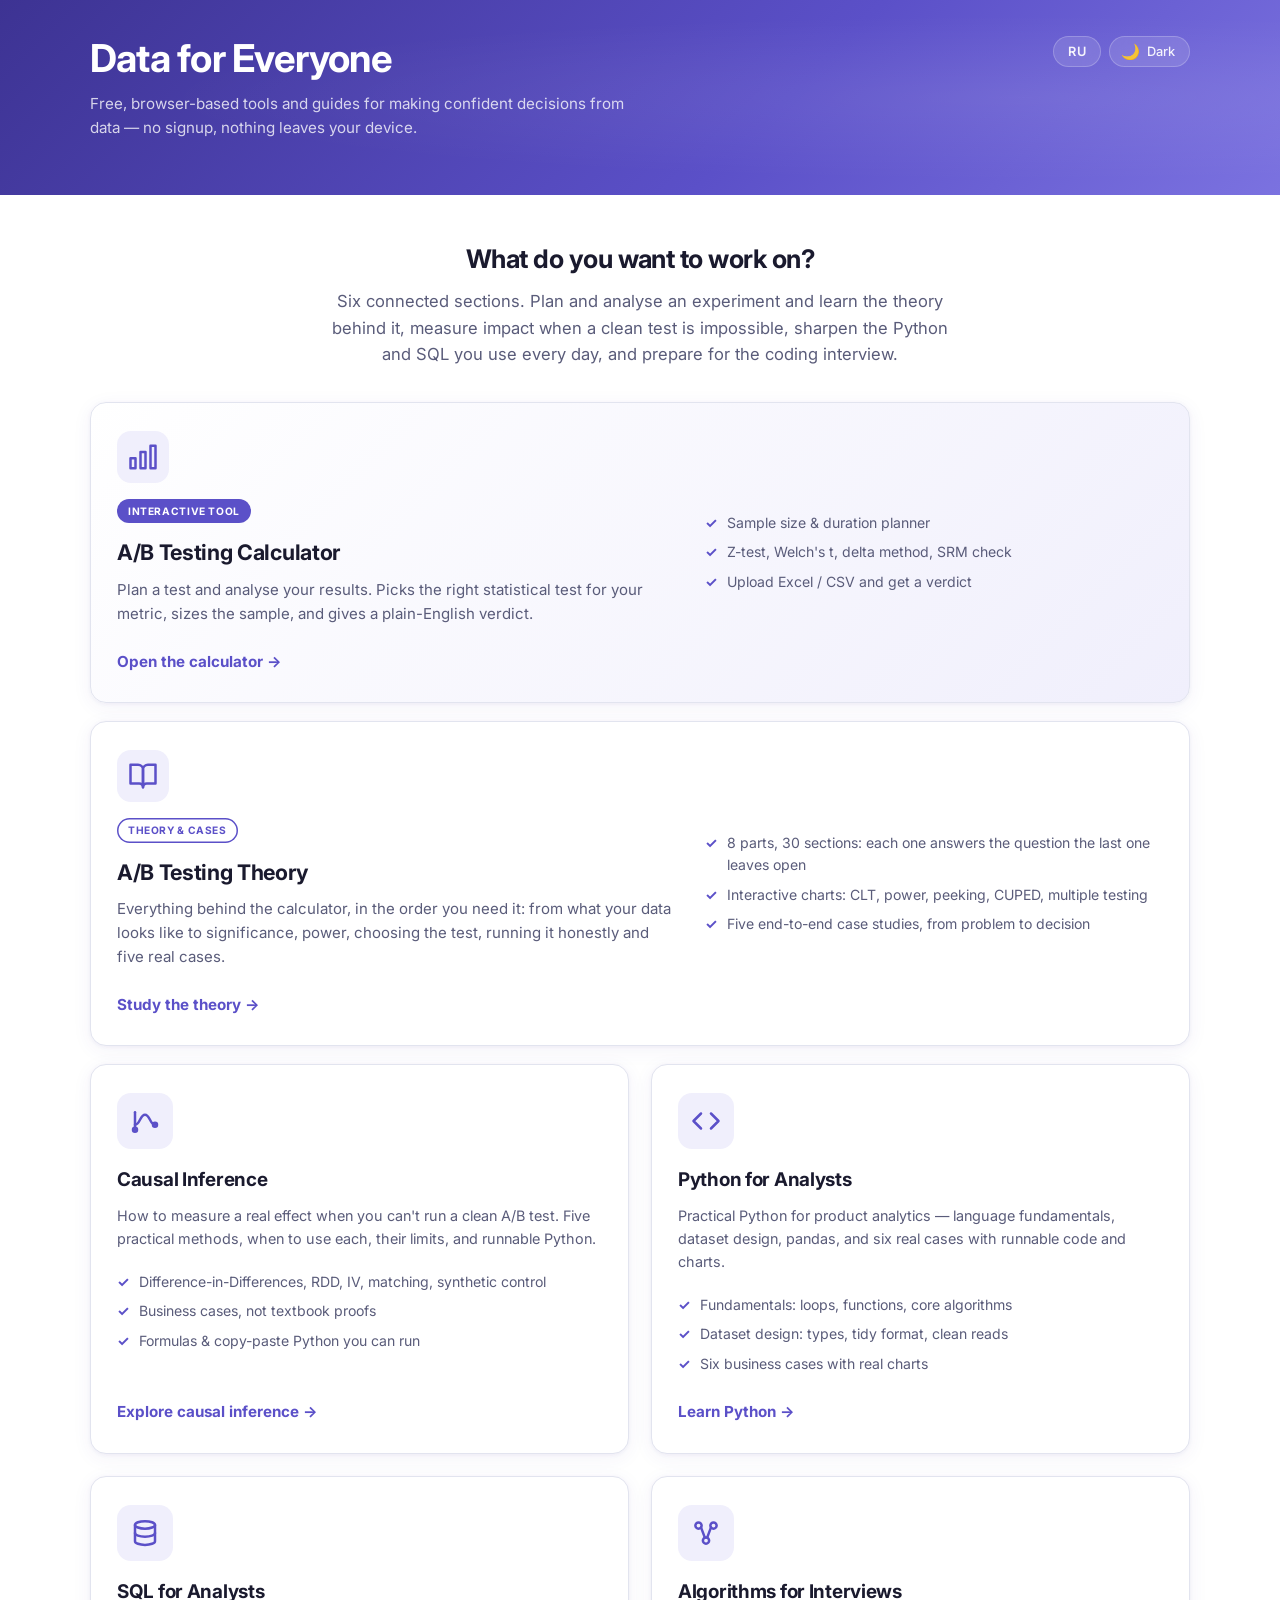
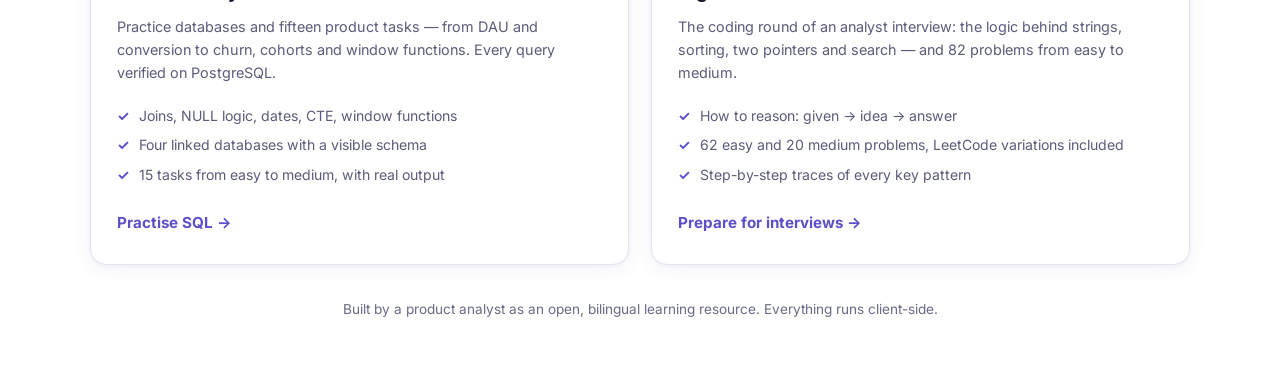
==== commit e7f2c300: "Add files via upload" ====
--- a/index.html
+++ b/index.html
@@ -45,7 +45,7 @@
 <main id="main-content" class="home-main">
   <div class="home-intro">
     <h2 data-i18n="home_pick">What do you want to work on?</h2>
-    <p data-i18n="home_pick_sub">Five connected toolkits. Plan and analyse an experiment, measure impact when a clean test is impossible, sharpen the Python and SQL you use every day, and prepare for the coding interview.</p>
+    <p data-i18n="home_pick_sub">Six connected sections. Plan and analyse an experiment and learn the theory behind it, measure impact when a clean test is impossible, sharpen the Python and SQL you use every day, and prepare for the coding interview.</p>
   </div>
   <a class="home-flagship" href="ab-testing.html">
     <div class="flagship-main">
@@ -54,7 +54,7 @@
       </div>
       <span class="flagship-tag" data-i18n="home_flag_tag">Interactive tool</span>
       <h3 data-i18n="home_ab_title">A/B Testing Calculator</h3>
-      <p data-i18n="home_ab_desc">Plan a test, analyse your results, and learn the theory. Picks the right statistical test for your metric, sizes the sample, and gives a plain-English verdict.</p>
+      <p data-i18n="home_ab_desc">Plan a test and analyse your results. Picks the right statistical test for your metric, sizes the sample, and gives a plain-English verdict.</p>
     </div>
     <div class="flagship-side">
       <ul class="home-card-list">
@@ -65,6 +65,27 @@
     </div>
     <span class="home-card-cta flagship-cta" data-i18n="home_ab_cta">Open the calculator →</span>
   </a>
+
+<!--THEORY-->
+  <a class="home-flagship flagship-theory" href="ab-theory.html">
+    <div class="flagship-main">
+      <div class="home-card-icon" aria-hidden="true">
+        <svg width="30" height="30" viewBox="0 0 24 24" fill="none" stroke="currentColor" stroke-width="2" stroke-linecap="round" stroke-linejoin="round"><path d="M2 3h6a4 4 0 0 1 4 4v14a3 3 0 0 0-3-3H2z"/><path d="M22 3h-6a4 4 0 0 0-4 4v14a3 3 0 0 1 3-3h7z"/></svg>
+      </div>
+      <span class="flagship-tag" data-i18n="home_th_tag">Theory &amp; cases</span>
+      <h3 data-i18n="home_th_title">A/B Testing Theory</h3>
+      <p data-i18n="home_th_desc">Everything behind the calculator, in the order you need it: from what your data looks like to significance, power, choosing the test, running it honestly and five real cases.</p>
+    </div>
+    <div class="flagship-side">
+      <ul class="home-card-list">
+        <li data-i18n="home_th_1">8 parts, 30 sections: each one answers the question the last one leaves open</li>
+        <li data-i18n="home_th_2">Interactive charts: CLT, power, peeking, CUPED, multiple testing</li>
+        <li data-i18n="home_th_3">Five end-to-end case studies, from problem to decision</li>
+      </ul>
+    </div>
+    <span class="home-card-cta flagship-cta" data-i18n="home_th_cta">Study the theory →</span>
+  </a>
+<!--/THEORY-->
 
   <div class="home-cards">
     <a class="home-card" href="causal.html">
@@ -100,7 +121,7 @@
         <svg width="30" height="30" viewBox="0 0 24 24" fill="none" stroke="currentColor" stroke-width="2" stroke-linecap="round" stroke-linejoin="round"><ellipse cx="12" cy="5.5" rx="8" ry="3"/><path d="M4 5.5v13c0 1.7 3.6 3 8 3s8-1.3 8-3v-13"/><path d="M4 12c0 1.7 3.6 3 8 3s8-1.3 8-3"/></svg>
       </div>
       <h3 data-i18n="home_sql_title">SQL for Analysts</h3>
-      <p data-i18n="home_sql_desc">Practice databases and fifteen product tasks — from DAU and conversion to churn, cohorts and window functions.</p>
+      <p data-i18n="home_sql_desc">Practice databases and fifteen product tasks — from DAU and conversion to churn, cohorts and window functions. Every query verified on PostgreSQL.</p>
       <ul class="home-card-list">
         <li data-i18n="home_sql_1">Joins, NULL logic, dates, CTE, window functions</li>
         <li data-i18n="home_sql_2">Four linked databases with a visible schema</li>
@@ -116,7 +137,7 @@
       <p data-i18n="home_al_desc">The coding round of an analyst interview: the logic behind strings, sorting, two pointers and search — and 82 problems from easy to medium.</p>
       <ul class="home-card-list">
         <li data-i18n="home_al_1">How to reason: given → idea → answer</li>
-        <li data-i18n="home_al_2">55 easy problems and their LeetCode cousins</li>
+        <li data-i18n="home_al_2">62 easy and 20 medium problems, LeetCode variations included</li>
         <li data-i18n="home_al_3">Step-by-step traces of every key pattern</li>
       </ul>
       <span class="home-card-cta" data-i18n="home_al_cta">Prepare for interviews →</span>
--- a/styles.css
+++ b/styles.css
@@ -2812,3 +2812,103 @@
 .lc-link.variant, .lc-link.variant:link, .lc-link.variant:visited { border-style: dashed; }
 /* on phones .lc-link becomes inline-flex, which swallows the space in "#345 Open on LeetCode" */
 .lc-link { column-gap: .3em; }
+
+/* ═══════════════════════════════════════════════════════════════════════
+   THEORY PAGE (ab-theory.html): parts, route map, call to action
+   The theory moved out of the calculator's "Learn" tab into its own page and
+   is read in eight parts. Each part opens with a short "why this comes next".
+   ═══════════════════════════════════════════════════════════════════════ */
+.toc-part-n {
+  display: inline-flex; align-items: center; justify-content: center;
+  width: 17px; height: 17px; border-radius: 50%;
+  background: var(--accent); color: #fff;
+  font-size: 0.62rem; font-weight: 700; letter-spacing: 0;
+  margin-right: 6px; flex-shrink: 0;
+}
+.toc-group-h { display: flex; align-items: center; }
+
+.part-intro {
+  margin: 34px 0 16px;
+  padding: 18px 22px 16px;
+  border-left: 4px solid var(--accent);
+  border-radius: 0 var(--radius-lg) var(--radius-lg) 0;
+  background: linear-gradient(90deg, var(--accent-hover-bg), transparent 85%);
+  scroll-margin-top: 90px;
+}
+.part-kicker {
+  display: flex; align-items: center; gap: 7px;
+  font-size: 0.7rem; font-weight: 700; text-transform: uppercase; letter-spacing: 0.07em;
+  color: var(--accent); margin-bottom: 6px;
+}
+.part-ic { display: inline-flex; }
+.part-ic svg { width: 16px; height: 16px; }
+.part-title { font-size: 1.32rem; letter-spacing: -0.015em; margin: 0 0 6px; color: var(--ink); }
+.part-desc { margin: 0; color: var(--ink-muted); font-size: 0.93rem; line-height: 1.6; max-width: 68ch; }
+
+.th-route-grid {
+  display: grid; grid-template-columns: repeat(2, minmax(0, 1fr)); gap: 8px; margin-top: 12px;
+}
+.th-route-item {
+  display: flex; align-items: center; gap: 10px;
+  padding: 10px 12px; border: 1px solid var(--border); border-radius: 12px;
+  text-decoration: none; color: var(--ink); font-size: 0.88rem; font-weight: 600;
+  transition: border-color .15s, background .15s;
+}
+.th-route-item:hover { border-color: var(--accent); background: var(--accent-hover-bg); }
+.th-route-n {
+  display: inline-flex; align-items: center; justify-content: center; flex-shrink: 0;
+  width: 24px; height: 24px; border-radius: 50%;
+  background: var(--pill-bg); color: var(--accent); font-size: 0.78rem; font-weight: 700;
+}
+@media (max-width: 560px) { .th-route-grid { grid-template-columns: 1fr; } }
+
+.th-cta { display: flex; align-items: center; justify-content: space-between; gap: 18px; flex-wrap: wrap;
+  background: linear-gradient(135deg, var(--card), var(--accent-hover-bg)); }
+.th-cta .card-title { margin-bottom: 4px; }
+.th-cta p { margin: 0; color: var(--ink-muted); max-width: 60ch; }
+.th-cta-btn {
+  display: inline-block; padding: 11px 20px; border-radius: 999px;
+  background: var(--accent); color: #fff; font-weight: 700; text-decoration: none; white-space: nowrap;
+}
+.th-cta-btn:hover { filter: brightness(1.08); }
+
+/* calculator: the "Learn" tab is now a link to the theory page */
+a.tab-btn, a.btab { text-decoration: none; }
+/* home: the theory sits right after the calculator, as its quieter companion */
+.home-flagship.flagship-theory { background: var(--card); }
+[data-theme="dark"] .home-flagship.flagship-theory { background: var(--card); }
+.flagship-theory .flagship-tag { background: transparent; color: var(--accent); box-shadow: inset 0 0 0 1.5px var(--accent); }
+/* phones: the title and the header buttons no longer fit on one line (the calculator has four buttons,
+   the theory page four as well) and used to overlap. Stack them: title first, buttons below. */
+@media (max-width: 640px) {
+  .site-header-row { flex-direction: column; align-items: stretch; gap: 12px; }
+  .header-controls { flex-wrap: wrap; gap: 8px; }
+}
+
+/* ── Algorithms: "Other ways to solve" ── */
+.alt-count {
+  display: inline-flex; align-items: center; justify-content: center;
+  min-width: 20px; height: 20px; padding: 0 6px; margin-left: 6px; border-radius: 999px;
+  background: var(--accent); color: #fff; font-size: 0.7rem; font-weight: 700;
+}
+.alt-wrap { margin-top: 10px; }
+.alt-intro { font-size: 0.86rem; color: var(--ink-muted); margin: 0 0 6px; }
+.alt-item { border-top: 1px dashed var(--border-strong, var(--border)); padding-top: 12px; margin-top: 12px; }
+.alt-head { display: flex; align-items: center; gap: 9px; flex-wrap: wrap; margin-bottom: 4px; }
+.alt-letter {
+  display: inline-flex; align-items: center; justify-content: center; flex-shrink: 0;
+  width: 22px; height: 22px; border-radius: 6px;
+  background: var(--pill-bg); color: var(--accent); font-size: 0.75rem; font-weight: 700;
+}
+.alt-label { font-weight: 700; font-size: 0.92rem; color: var(--ink); }
+.alt-cx {
+  font-size: 0.72rem; padding: 2px 8px; border-radius: 999px;
+  background: var(--pill-bg); color: var(--ink-muted); white-space: nowrap;
+}
+.alt-note { margin: 0 0 8px; font-size: 0.88rem; line-height: 1.55; color: var(--ink-muted); }
+/* plain links inside prose (theory text, calculator notices and warnings) use the accent colour in both themes */
+.ref-content a:not([class]), .notice a:not([class]), .up-warn a:not([class]),
+.analysis-result a:not([class]), .process-panel a:not([class]) {
+  color: var(--accent); text-decoration: underline; text-underline-offset: 2px; font-weight: 600;
+}
+.py-sub-p { margin-top: 12px; }
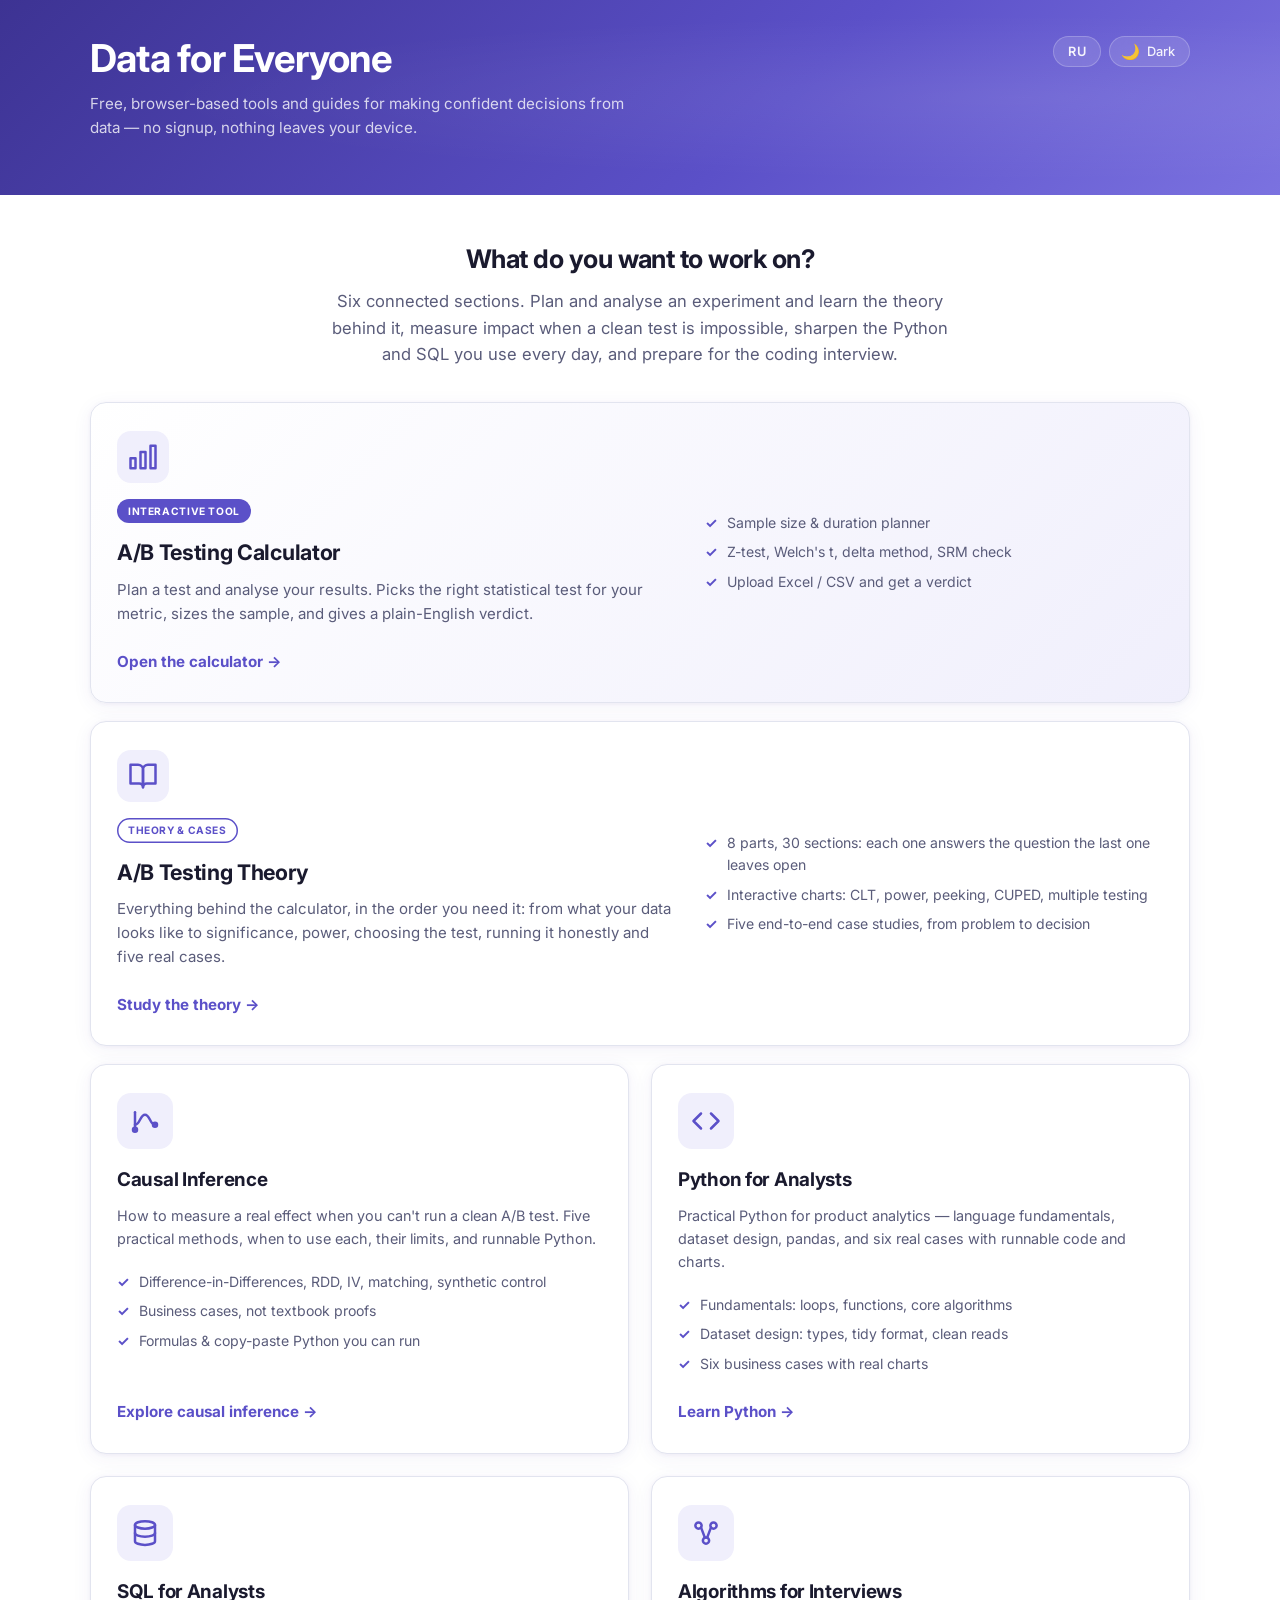
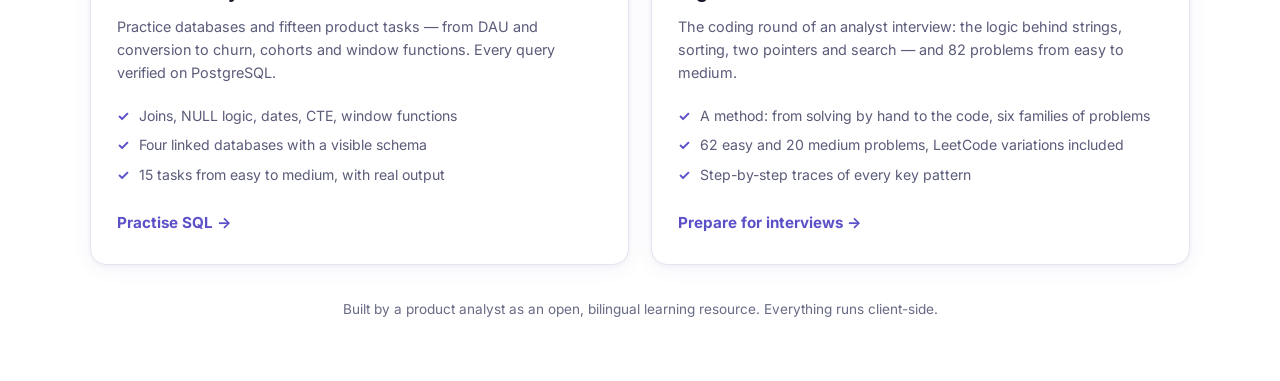
==== commit 617dd187: "Add files via upload" ====
--- a/index.html
+++ b/index.html
@@ -136,7 +136,7 @@
       <h3 data-i18n="home_al_title">Algorithms for Interviews</h3>
       <p data-i18n="home_al_desc">The coding round of an analyst interview: the logic behind strings, sorting, two pointers and search — and 82 problems from easy to medium.</p>
       <ul class="home-card-list">
-        <li data-i18n="home_al_1">How to reason: given → idea → answer</li>
+        <li data-i18n="home_al_1">A method: from solving by hand to the code, six families of problems</li>
         <li data-i18n="home_al_2">62 easy and 20 medium problems, LeetCode variations included</li>
         <li data-i18n="home_al_3">Step-by-step traces of every key pattern</li>
       </ul>
--- a/styles.css
+++ b/styles.css
@@ -2912,3 +2912,99 @@
   color: var(--accent); text-decoration: underline; text-underline-offset: 2px; font-weight: 600;
 }
 .py-sub-p { margin-top: 12px; }
+
+/* ═══════════════════════════════════════════════════════════════════════
+   ALGORITHMS: "How to come up with a solution" (#a-derive)
+   Code lines are tagged by role — state / step / end / edge — so every
+   solution reads as the same three-part skeleton.
+   ═══════════════════════════════════════════════════════════════════════ */
+:root {
+  --role-state: #2a9db5; --role-step: #d08a1c; --role-end: #2f9e5f; --role-edge: #c2477a;
+}
+.dv-code pre .cl { display: block; margin: 0 -18px; padding: 0 18px 0 15px; border-left: 3px solid transparent; }
+.dv-code pre .cl-state { border-left-color: var(--role-state); background: rgba(42, 157, 181, 0.13); }
+.dv-code pre .cl-step  { border-left-color: var(--role-step);  background: rgba(208, 138, 28, 0.13); }
+.dv-code pre .cl-end   { border-left-color: var(--role-end);   background: rgba(47, 158, 95, 0.15); }
+.dv-code pre .cl-edge  { border-left-color: var(--role-edge);  background: rgba(194, 71, 122, 0.14); }
+.role-chip { display: inline-block; padding: 1px 9px; border-radius: 999px; font-size: 0.8em; font-weight: 700;
+  color: #fff; vertical-align: 1px; }
+.role-chip.role-state { background: var(--role-state); }
+.role-chip.role-step  { background: var(--role-step); }
+.role-chip.role-end   { background: var(--role-end); }
+.role-chip.role-edge  { background: var(--role-edge); }
+
+.dv-method li { margin-bottom: 8px; }
+.dv-cat td:first-child { font-weight: 600; }
+.dv-cat td a { white-space: nowrap; font-weight: 700; color: var(--accent); }
+
+.dv-fam .card-title { font-size: 1.12rem; }
+.dv-step-h {
+  margin: 22px 0 8px; font-size: 0.78rem; font-weight: 800; letter-spacing: 0.04em; text-transform: uppercase;
+  color: var(--accent);
+}
+.callout-box.dv-state { border-left: 4px solid var(--role-state); }
+.dv-rules td:first-child { width: 38%; font-weight: 600; }
+.dv-vars td:last-child { font-size: 0.86rem; }
+.dv-vars td:last-child code { word-break: break-word; }
+
+.dv-chips { display: flex; flex-wrap: wrap; gap: 6px; align-items: center; margin: 4px 0 14px; }
+.dv-chips-lab { font-size: 0.8rem; color: var(--ink-muted); margin-right: 4px; }
+.dv-chip {
+  font-size: 0.76rem; font-weight: 600; padding: 3px 10px; border-radius: 999px; text-decoration: none;
+  background: var(--pill-bg); color: var(--accent); border: 1px solid transparent;
+}
+.dv-chip:hover { border-color: var(--accent); }
+
+.runs-vis { display: flex; flex-wrap: wrap; gap: 10px; margin: 6px 0 14px; }
+.run-grp { display: inline-flex; flex-direction: column; align-items: center; gap: 4px; padding: 6px 6px 4px;
+  border: 1px dashed var(--border-strong); border-radius: 10px; }
+.run-cells { display: flex; gap: 3px; }
+.run-lab { font-family: 'JetBrains Mono', monospace; font-weight: 700; font-size: 0.82rem; color: var(--role-end); }
+
+.dv-bug { margin-top: 18px; padding: 12px 14px 4px; border-radius: var(--radius-md);
+  background: var(--warning-bg); border-left: 4px solid var(--warning); }
+.dv-bug .dv-step-h { margin-top: 2px; color: var(--warning); }
+.dv-bug p { font-size: 0.9rem; }
+
+.dv-signal { margin-top: 18px; }
+.dv-signal b { display: block; margin-bottom: 2px; }
+.dv-next { display: inline-block; margin-top: 16px; font-weight: 700; color: var(--accent); text-decoration: none; }
+.dv-next:hover { text-decoration: underline; }
+
+/* trainer */
+.dv-tr-score { display: flex; align-items: center; gap: 6px; flex-wrap: wrap; margin-bottom: 12px; font-size: 0.92rem; }
+.dv-tr-n { color: var(--accent); font-size: 1.1rem; }
+.dv-tr-reset { margin-left: auto; padding: 6px 14px; border-radius: 999px; border: 1px solid var(--border-strong);
+  background: var(--card); color: var(--ink); font: inherit; font-size: 0.82rem; cursor: pointer; }
+.dv-q { border: 1px solid var(--border); border-radius: var(--radius-md); padding: 12px 14px; margin-bottom: 10px; }
+.dv-q.ok { border-color: var(--success); }
+.dv-q.no { border-color: var(--warning); }
+.dv-q-t { display: flex; gap: 10px; align-items: flex-start; font-weight: 600; margin-bottom: 10px; }
+.dv-q-n { flex-shrink: 0; display: inline-flex; align-items: center; justify-content: center; width: 22px; height: 22px;
+  border-radius: 50%; background: var(--pill-bg); color: var(--accent); font-size: 0.75rem; font-weight: 700; }
+.dv-opts { display: flex; flex-wrap: wrap; gap: 6px; }
+.dv-opt { padding: 7px 12px; border-radius: 999px; border: 1px solid var(--border-strong); background: var(--card);
+  color: var(--ink); font: inherit; font-size: 0.82rem; cursor: pointer; min-height: 36px; }
+.dv-opt:hover { border-color: var(--accent); color: var(--accent); }
+.dv-q.done .dv-opt { cursor: default; opacity: 0.55; }
+.dv-q.done .dv-opt.right { opacity: 1; background: var(--success-bg); border-color: var(--success); color: var(--success); font-weight: 700; }
+.dv-q.no .dv-opt.picked { opacity: 1; background: var(--warning-bg); border-color: var(--warning); color: var(--warning); }
+.dv-fb { margin-top: 10px; font-size: 0.88rem; color: var(--ink-muted); line-height: 1.55; }
+.dv-q.ok .dv-fb-v { color: var(--success); }
+.dv-q.no .dv-fb-v { color: var(--warning); }
+
+/* "Solution outline" at the top of every easy problem's line of reasoning */
+.dv-schema { border: 1px solid var(--border); border-radius: var(--radius-md); padding: 10px 12px; margin: 10px 0 12px;
+  background: var(--card); }
+.dv-sch-h { display: flex; justify-content: space-between; flex-wrap: wrap; gap: 6px; font-weight: 700; font-size: 0.86rem;
+  margin-bottom: 6px; }
+.dv-sch-fam { font-weight: 500; color: var(--ink-muted); }
+.dv-sch-fam a { font-weight: 700; color: var(--accent); }
+.dv-sch-row { display: grid; grid-template-columns: 150px 1fr; gap: 10px; padding: 6px 0 6px 10px; font-size: 0.88rem;
+  border-left: 3px solid transparent; }
+.dv-sch-row + .dv-sch-row { border-top: 1px dashed var(--border); }
+.dv-sch-k { font-weight: 700; }
+.dv-sch-state { border-left-color: var(--role-state); }
+.dv-sch-step  { border-left-color: var(--role-step); }
+.dv-sch-end   { border-left-color: var(--role-end); }
+@media (max-width: 560px) { .dv-sch-row { grid-template-columns: 1fr; gap: 2px; } }
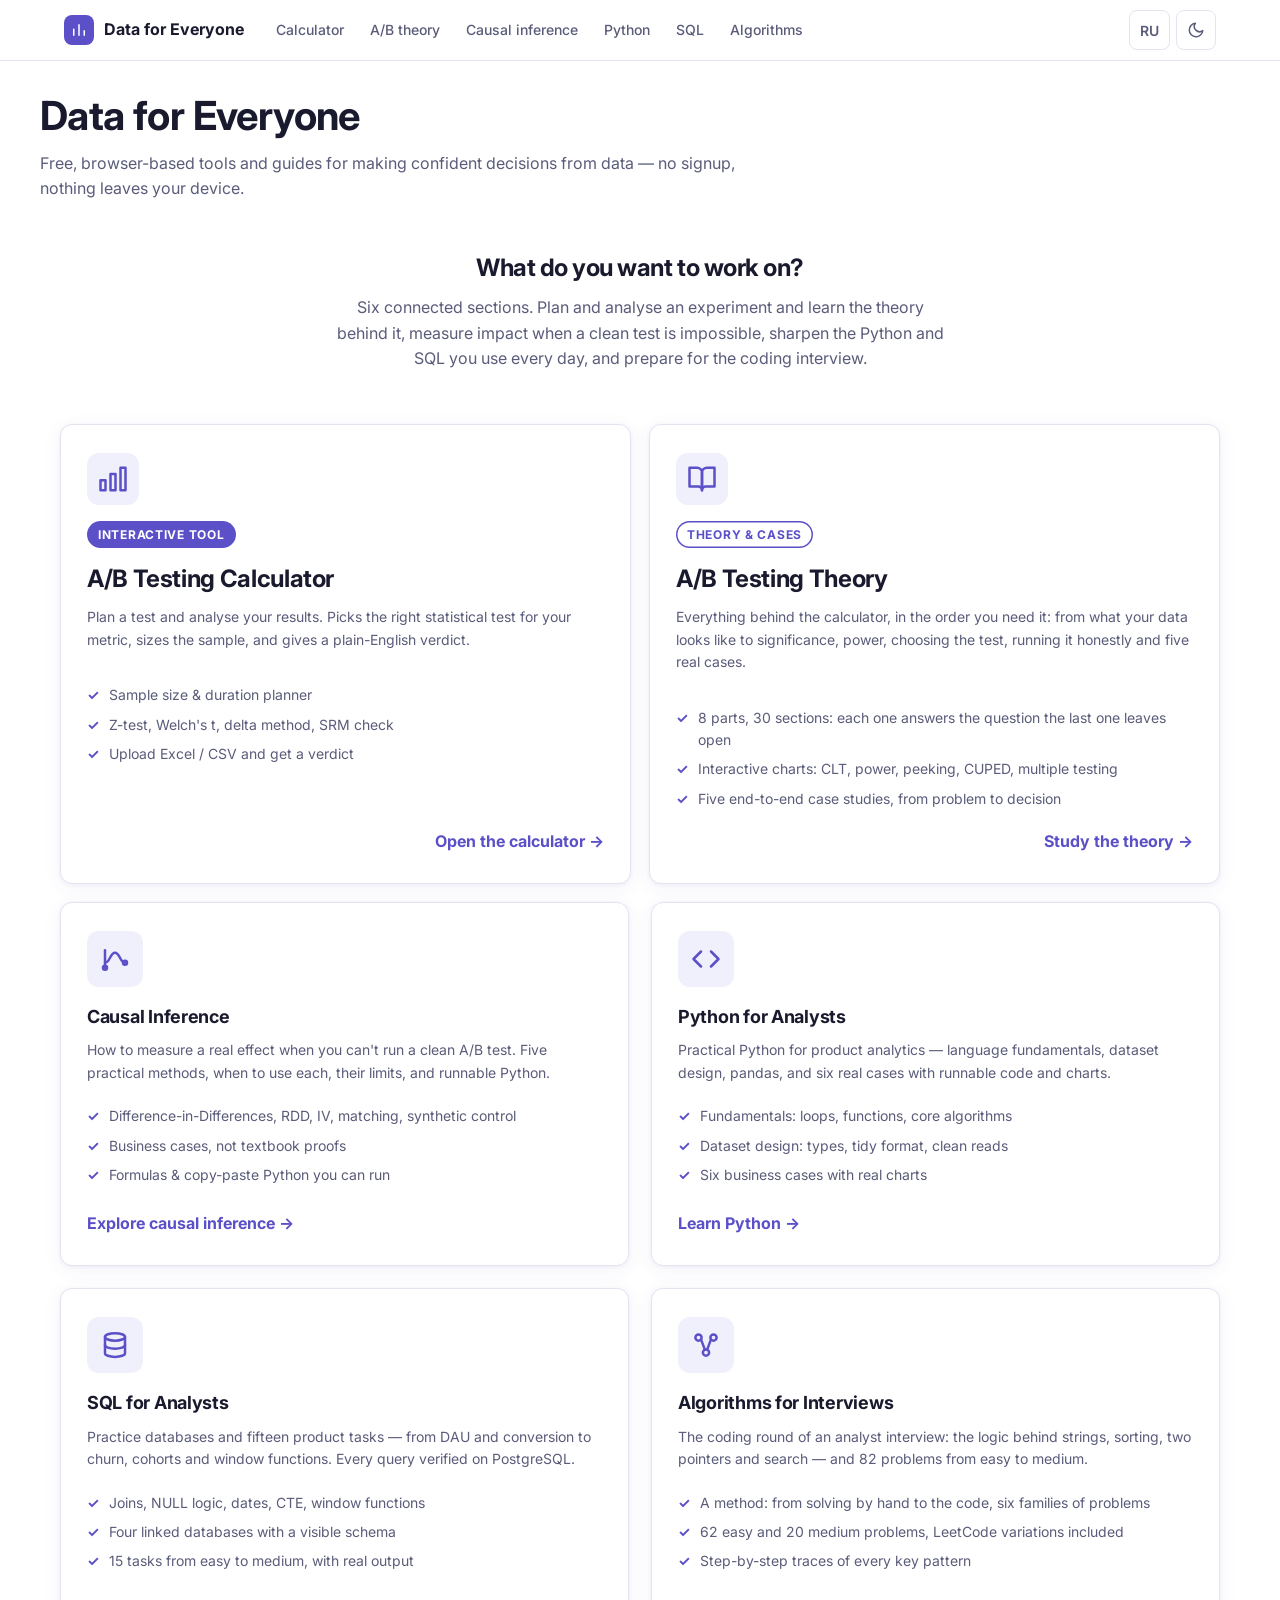
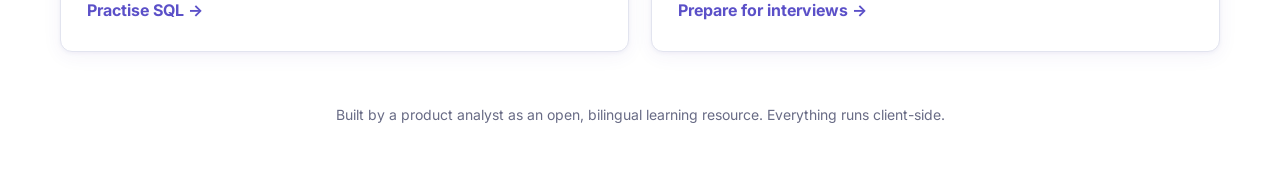
==== commit 90ab6596: "Add files via upload" ====
--- a/index.html
+++ b/index.html
@@ -22,22 +22,14 @@
 <link rel="preconnect" href="https://fonts.googleapis.com">
 <link rel="preconnect" href="https://fonts.gstatic.com" crossorigin>
 <link href="https://fonts.googleapis.com/css2?family=Inter:wght@400;500;600;700;800&family=JetBrains+Mono:wght@400;500&display=swap" rel="stylesheet">
-<link rel="stylesheet" href="styles.css">
+<link rel="stylesheet" href="styles.css?v=fd9df2bb">
 </head>
 <body>
+<!--TOPBAR--><div class="topbar"><div class="topbar-in"><a class="tb-brand" href="index.html"><span class="tb-logo"><svg class="ic" width="18" height="18" viewBox="0 0 24 24" fill="none" stroke="currentColor" stroke-width="2" stroke-linecap="round" stroke-linejoin="round" aria-hidden="true"><path d="M5 19v-8M12 19V5M19 19v-6"/></svg></span><span data-i18n="home_brand">Data for Everyone</span></a><nav class="tb-nav" aria-label="Sections"><a class="tb-link" href="ab-testing.html"><span data-i18n="tb_calc">Calculator</span></a><a class="tb-link" href="ab-theory.html"><span data-i18n="tb_theory">A/B theory</span></a><a class="tb-link" href="causal.html"><span data-i18n="tb_causal">Causal inference</span></a><a class="tb-link" href="python.html"><span data-i18n="tb_py">Python</span></a><a class="tb-link" href="sql.html"><span data-i18n="tb_sql">SQL</span></a><a class="tb-link" href="algorithms.html"><span data-i18n="tb_alg">Algorithms</span></a></nav><div class="tb-ctrl"><button class="tb-btn lang-toggle" onclick="toggleLang()" aria-label="Switch language" id="lang-btn"><span id="lang-label">RU</span></button><button class="tb-btn theme-toggle" onclick="toggleTheme()" aria-label="Dark" title="Dark"><span class="theme-toggle-icon" id="theme-icon"><svg class="ic" width="18" height="18" viewBox="0 0 24 24" fill="none" stroke="currentColor" stroke-width="2" stroke-linecap="round" stroke-linejoin="round" aria-hidden="true"><path d="M21 12.8A9 9 0 1 1 11.2 3a7 7 0 0 0 9.8 9.8z"/></svg></span><span class="sr-only" id="theme-label" data-i18n="theme_dark">Dark</span></button></div></div></div><!--/TOPBAR-->
 <header class="site-header">
   <div class="site-header-inner">
     <div class="site-header-row">
       <h1 class="site-title-link"><a href="index.html" data-i18n="home_brand">Data for Everyone</a></h1>
-      <div class="header-controls">
-        <button class="lang-toggle" onclick="toggleLang()" aria-label="Switch language" id="lang-btn">
-          <span id="lang-label">RU</span>
-        </button>
-        <button class="theme-toggle" onclick="toggleTheme()" aria-label="Toggle dark mode">
-          <span class="theme-toggle-icon" id="theme-icon">🌙</span>
-          <span id="theme-label" data-i18n="theme_dark">Dark</span>
-        </button>
-      </div>
     </div>
     <p data-i18n="home_tagline">Free, browser-based tools and guides for making confident decisions from data — no signup, nothing leaves your device.</p>
   </div>
@@ -145,8 +137,8 @@
   </div>
   <p class="home-foot" data-i18n="home_foot">Built by a product analyst as an open, bilingual learning resource. Everything runs client-side.</p>
 </main>
-<script src="i18n.js"></script>
-<script src="stats.js"></script>
-<script src="app.js"></script>
+<script src="i18n.js?v=4f6306a1"></script>
+<script src="stats.js?v=6393e047"></script>
+<script src="app.js?v=5b9b49bd"></script>
 </body>
 </html>
--- a/styles.css
+++ b/styles.css
@@ -21,7 +21,7 @@
   --info-bg: #eef0fb;
   --radius-sm: 8px;
   --radius-md: 12px;
-  --radius-lg: 16px;
+  --radius-lg: 12px;
   --radius-pill: 100px;
   --shadow: 0 2px 12px rgba(61,51,147,0.08);
   --shadow-card: 0 1px 4px rgba(61,51,147,0.06), 0 4px 20px rgba(61,51,147,0.06);
@@ -87,7 +87,7 @@
 }
 .site-header p {
   color: rgba(255,255,255,0.78);
-  font-size: 0.95rem;
+  font-size: 1rem;
   max-width: 560px;
   line-height: 1.55;
   margin-top: 0;
@@ -103,7 +103,7 @@
   cursor: pointer;
   color: rgba(255,255,255,0.92);
   font-family: 'Inter', sans-serif;
-  font-size: 0.8rem;
+  font-size: 0.75rem;
   font-weight: 500;
   transition: background 0.15s, border-color 0.15s;
   flex-shrink: 0;
@@ -115,7 +115,7 @@
   background: rgba(255,255,255,0.2);
   border-color: rgba(255,255,255,0.35);
 }
-.theme-toggle-icon { font-size: 0.95rem; line-height: 1; }
+.theme-toggle-icon { font-size: 1rem; line-height: 1; }
 
 /* Share button */
 .share-btn {
@@ -129,7 +129,7 @@
   cursor: pointer;
   color: rgba(255,255,255,0.92);
   font-family: 'Inter', sans-serif;
-  font-size: 0.8rem;
+  font-size: 0.75rem;
   font-weight: 500;
   transition: background 0.15s, border-color 0.15s;
   flex-shrink: 0;
@@ -151,7 +151,7 @@
   cursor: pointer;
   color: rgba(255,255,255,0.92);
   font-family: 'Inter', sans-serif;
-  font-size: 0.8rem;
+  font-size: 0.75rem;
   font-weight: 600;
   transition: background 0.15s, border-color 0.15s;
   flex-shrink: 0;
@@ -323,7 +323,7 @@
   font-family: 'Inter', system-ui, sans-serif;
   background: var(--bg);
   color: var(--ink);
-  font-size: 15px;
+  font-size: 14px;
   line-height: 1.6;
   min-height: 100vh;
 }
@@ -357,7 +357,7 @@
   border: none;
   padding: 9px 8px;
   font-family: 'Inter', sans-serif;
-  font-size: 0.82rem;
+  font-size: 0.875rem;
   font-weight: 500;
   color: var(--ink-muted);
   cursor: pointer;
@@ -375,7 +375,7 @@
 .tab-icon { display: flex; align-items: center; flex-shrink: 0; }
 .tab-label { overflow: hidden; text-overflow: ellipsis; }
 @media (max-width: 400px) {
-  .tab-btn { font-size: 0.72rem; padding: 8px 4px; gap: 4px; }
+  .tab-btn { font-size: 0.75rem; padding: 8px 4px; gap: 4px; }
   .tab-icon svg { width: 13px; height: 13px; }
 }
 .tab-btn:hover { color: var(--accent); background: var(--pill-bg); }
@@ -415,7 +415,7 @@
     border: none;
     padding: 6px 4px;
     font-family: 'Inter', sans-serif;
-    font-size: 0.68rem;
+    font-size: 0.75rem;
     font-weight: 500;
     color: var(--ink-faint);
     cursor: pointer;
@@ -460,11 +460,11 @@
   box-shadow: var(--shadow-card);
 }
 .card-title {
-  font-size: 0.8rem;
+  font-size: 0.75rem;
   font-weight: 700;
   color: var(--ink-faint);
-  text-transform: uppercase;
-  letter-spacing: 0.08em;
+  text-transform: none;
+  letter-spacing: 0;
   margin-bottom: 16px;
 }
 .card-heading {
@@ -474,7 +474,7 @@
   margin-bottom: 4px;
 }
 .card-sub {
-  font-size: 0.85rem;
+  font-size: 0.875rem;
   color: var(--ink-muted);
   margin-bottom: 16px;
 }
@@ -515,14 +515,14 @@
 }
 .hero-prop {
   display: inline-flex; align-items: center; gap: 6px;
-  font-size: 0.82rem; color: rgba(255,255,255,0.92);
+  font-size: 0.875rem; color: rgba(255,255,255,0.92);
 }
 .hero-prop em { font-style: italic; opacity: 0.95; }
 .hero-prop-ic {
   display: inline-flex; align-items: center; justify-content: center;
   width: 16px; height: 16px; border-radius: 50%;
   background: rgba(255,255,255,0.22); color: #fff;
-  font-size: 0.62rem; font-weight: 700; flex-shrink: 0;
+  font-size: 0.75rem; font-weight: 700; flex-shrink: 0;
 }
 
 /* ── Plan empty state ── */
@@ -532,15 +532,15 @@
   padding: 32px 22px; text-align: center;
   color: var(--ink-faint);
 }
-.plan-empty-ic { font-size: 1.9rem; }
-.plan-empty-t { font-weight: 600; color: var(--ink-muted); margin-top: 8px; font-size: 0.92rem; }
-.plan-empty-s { font-size: 0.82rem; margin-top: 5px; line-height: 1.5; }
+.plan-empty-ic { font-size: 2rem; }
+.plan-empty-t { font-weight: 600; color: var(--ink-muted); margin-top: 8px; font-size: 0.875rem; }
+.plan-empty-s { font-size: 0.875rem; margin-top: 5px; line-height: 1.5; }
 
 /* ── Method line inside the result card ── */
 .result-method {
   margin-top: 16px; padding-top: 12px;
   border-top: 1px solid rgba(255,255,255,0.2);
-  font-size: 0.76rem; color: rgba(255,255,255,0.82); line-height: 1.45;
+  font-size: 0.75rem; color: rgba(255,255,255,0.82); line-height: 1.45;
 }
 .result-method span[data-i18n] { font-weight: 700; color: #fff; }
 
@@ -553,17 +553,17 @@
   background: var(--card);
 }
 .plan-explain-h {
-  margin: 0 0 8px; font-size: 0.88rem; font-weight: 700;
+  margin: 0 0 8px; font-size: 0.875rem; font-weight: 700;
   display: flex; align-items: center; gap: 7px; color: var(--ink);
 }
 .plan-explain-list {
   margin: 0; padding-left: 18px;
-  font-size: 0.84rem; color: var(--ink-muted); line-height: 1.7;
+  font-size: 0.875rem; color: var(--ink-muted); line-height: 1.7;
 }
 .plan-explain-list b { color: var(--accent); }
 .plan-explain-link {
   display: inline-block; margin-top: 12px;
-  font-size: 0.82rem; font-weight: 600; color: var(--accent);
+  font-size: 0.875rem; font-weight: 600; color: var(--accent);
   text-decoration: none;
 }
 .plan-explain-link:hover { text-decoration: underline; }
@@ -576,7 +576,7 @@
 }
 .alloc-mode-btn {
   border: none; background: none; cursor: pointer;
-  font-family: 'Inter', sans-serif; font-size: 0.82rem; font-weight: 600;
+  font-family: 'Inter', sans-serif; font-size: 0.875rem; font-weight: 600;
   color: var(--ink-muted); padding: 8px 18px; transition: background 0.15s, color 0.15s;
 }
 .alloc-mode-btn.selected { background: var(--accent); color: #fff; }
@@ -587,31 +587,31 @@
 }
 .alloc-tag {
   display: inline-flex; align-items: center; justify-content: center;
-  width: 38px; height: 38px; border-radius: 9px;
-  background: var(--pill-bg); color: var(--accent); font-weight: 700; font-size: 0.95rem;
+  width: 38px; height: 38px; border-radius: 8px;
+  background: var(--pill-bg); color: var(--accent); font-weight: 700; font-size: 1rem;
 }
 .alloc-tag.control { background: var(--accent); color: #fff; }
 .alloc-slider { width: 100%; accent-color: var(--accent); }
 .alloc-pct-input {
   width: 100%; border: 1px solid var(--border); border-radius: var(--radius-sm);
   padding: 7px 8px; font-family: 'JetBrains Mono', monospace; text-align: center;
-  font-size: 0.9rem; background: var(--card); color: var(--ink);
+  font-size: 0.875rem; background: var(--card); color: var(--ink);
 }
 .alloc-sum-row {
   display: flex; justify-content: space-between; align-items: center;
   margin-top: 10px; padding-top: 10px; border-top: 1px dashed var(--border);
-  font-size: 0.85rem; color: var(--ink-muted); font-weight: 600;
+  font-size: 0.875rem; color: var(--ink-muted); font-weight: 600;
 }
 .alloc-sum-ok { color: var(--success, #1a7a4a); font-family: 'JetBrains Mono', monospace; }
-.alloc-sum-bad { color: var(--danger, #e11d48); font-family: 'JetBrains Mono', monospace; }
+.alloc-sum-bad { color: var(--danger, #c2410c); font-family: 'JetBrains Mono', monospace; }
 .alloc-warn {
-  margin-top: 8px; font-size: 0.8rem; color: var(--danger, #e11d48);
+  margin-top: 8px; font-size: 0.75rem; color: var(--danger, #c2410c);
   background: rgba(225,29,72,0.07); border-radius: var(--radius-sm); padding: 8px 12px;
 }
 /* per-arm breakdown table inside the result card */
 .res-arms-table { width: 100%; border-collapse: collapse; margin-top: 8px; }
 .res-arms-table td {
-  padding: 5px 6px; font-size: 0.82rem; color: #fff;
+  padding: 5px 6px; font-size: 0.875rem; color: #fff;
   border-bottom: 1px solid rgba(255,255,255,0.15);
 }
 .res-arms-table tr:last-child td { border-bottom: none; }
@@ -625,24 +625,24 @@
 /* ── SRM health-check banner (Analyse tab) ── */
 .srm-banner {
   border-radius: var(--radius-sm); padding: 9px 13px; margin-bottom: 14px;
-  font-size: 0.84rem; line-height: 1.45; font-weight: 500;
+  font-size: 0.875rem; line-height: 1.45; font-weight: 500;
 }
 .srm-ok  { background: var(--success-bg, rgba(26,122,74,0.1)); color: var(--success, #1a7a4a); border: 1px solid rgba(26,122,74,0.25); }
-.srm-bad { background: rgba(225,29,72,0.08); color: var(--danger, #e11d48); border: 1px solid rgba(225,29,72,0.3); font-weight: 600; }
+.srm-bad { background: rgba(225,29,72,0.08); color: var(--danger, #c2410c); border: 1px solid rgba(225,29,72,0.3); font-weight: 600; }
 
 /* ── Expected-split control that feeds the SRM check (Analyse sidebar) ── */
 .srm-expected-block {
   margin-top: 16px; padding-top: 14px; border-top: 1px dashed var(--border);
 }
 .srm-expected-label {
-  font-size: 0.82rem; font-weight: 600; color: var(--ink-muted);
+  font-size: 0.875rem; font-weight: 600; color: var(--ink-muted);
   margin-bottom: 8px;
 }
 .srm-expected-label .tip { font-weight: 400; opacity: 0.8; }
-.srm-toggle .alloc-mode-btn { padding: 6px 14px; font-size: 0.78rem; }
+.srm-toggle .alloc-mode-btn { padding: 6px 14px; font-size: 0.75rem; }
 .srm-editor { margin-top: 12px; }
 .srm-hint {
-  font-size: 0.78rem; color: var(--ink-muted); line-height: 1.45;
+  font-size: 0.75rem; color: var(--ink-muted); line-height: 1.45;
   margin-bottom: 10px;
 }
 
@@ -659,15 +659,15 @@
 .case-card summary::-webkit-details-marker { display: none; }
 .case-card summary::after {
   content: '▸'; margin-left: auto; color: var(--accent);
-  font-size: 0.9rem; transition: transform 0.2s; flex-shrink: 0;
+  font-size: 0.875rem; transition: transform 0.2s; flex-shrink: 0;
 }
 .case-card[open] summary::after { transform: rotate(90deg); }
 .case-card[open] summary { border-bottom: 1px solid var(--border); }
-.case-emoji { font-size: 1.3rem; flex-shrink: 0; }
-.case-sum-title { font-size: 0.95rem; }
+.case-emoji { font-size: 1.125rem; flex-shrink: 0; }
+.case-sum-title { font-size: 1rem; }
 .case-tags { display: inline-flex; gap: 5px; margin-left: 6px; flex-wrap: wrap; }
 .case-pill {
-  font-size: 0.6rem; font-weight: 700; text-transform: uppercase; letter-spacing: 0.03em;
+  font-size: 0.75rem; font-weight: 700; text-transform: none; letter-spacing: 0;
   padding: 3px 8px; border-radius: 100px; background: var(--pill-bg); color: var(--accent);
 }
 .case-pill.metric { background: #e7f4ee; color: #1a7a4a; }
@@ -677,28 +677,28 @@
 .case-stage { border-left: 3px solid var(--accent); padding: 6px 0 6px 14px; margin: 12px 0; }
 .case-stage.result { border-color: #1a7a4a; }
 .case-stage.pitfall { border-color: #b06a00; }
-.case-stage.hypothesis { border-color: var(--accent); background: rgba(91,95,233,0.05); border-radius: 0 6px 6px 0; padding-right: 12px; }
+.case-stage.hypothesis { border-color: var(--accent); background: rgba(91,95,233,0.05); border-radius: 0 8px 8px 0; padding-right: 12px; }
 .case-stage.hypothesis .case-lbl { color: var(--accent); }
 .case-stage.hypothesis p strong { color: var(--ink); }
 .case-lbl {
-  font-size: 0.64rem; font-weight: 700; text-transform: uppercase; letter-spacing: 0.05em;
+  font-size: 0.75rem; font-weight: 700; text-transform: none; letter-spacing: 0;
   color: var(--accent); display: block; margin-bottom: 3px;
 }
 .case-stage.result .case-lbl { color: #1a7a4a; }
 .case-stage.pitfall .case-lbl { color: #b06a00; }
-.case-stage p { margin: 0; font-size: 0.88rem; line-height: 1.55; color: var(--ink-muted); }
+.case-stage p { margin: 0; font-size: 0.875rem; line-height: 1.55; color: var(--ink-muted); }
 .case-stage p em { font-style: italic; color: var(--ink); }
-.case-graph { background: var(--bg, #f7f7fc); border: 1px solid var(--border); border-radius: 10px; padding: 10px 12px; margin: 10px 0 2px; }
-.case-cap { font-size: 0.74rem; color: var(--ink-faint); text-align: center; margin-top: 4px; line-height: 1.4; }
+.case-graph { background: var(--bg, #f7f7fc); border: 1px solid var(--border); border-radius: 8px; padding: 10px 12px; margin: 10px 0 2px; }
+.case-cap { font-size: 0.75rem; color: var(--ink-faint); text-align: center; margin-top: 4px; line-height: 1.4; }
 .case-verdict {
   display: flex; gap: 10px; align-items: flex-start;
-  background: rgba(26,122,74,0.08); border-radius: 10px;
-  padding: 11px 13px; margin: 12px 0; font-size: 0.88rem; color: var(--ink);
+  background: rgba(26,122,74,0.08); border-radius: 8px;
+  padding: 11px 13px; margin: 12px 0; font-size: 0.875rem; color: var(--ink);
 }
 .case-verdict.no { background: var(--amber-bg, #fdf3e3); }
 .case-verdict strong { color: var(--ink); }
 .case-take {
-  font-size: 0.84rem; color: var(--ink-muted); font-style: italic;
+  font-size: 0.875rem; color: var(--ink-muted); font-style: italic;
   border-top: 1px dashed var(--border); padding-top: 10px; margin-top: 12px;
 }
 @media (max-width: 480px) {
@@ -717,8 +717,8 @@
 .revenue-title {
   font-size: 0.75rem;
   font-weight: 700;
-  text-transform: uppercase;
-  letter-spacing: 0.06em;
+  text-transform: none;
+  letter-spacing: 0;
   color: var(--ink-muted);
   margin-bottom: 12px;
 }
@@ -730,11 +730,11 @@
 }
 .rev-col { text-align: center; }
 .rev-col-mid { border-left: 1px solid var(--border); border-right: 1px solid var(--border); }
-.rev-val { font-family: 'JetBrains Mono', monospace; font-size: 1.1rem; font-weight: 700; }
+.rev-val { font-family: 'JetBrains Mono', monospace; font-size: 1.125rem; font-weight: 700; }
 .rev-lo  { color: var(--ink-muted); }
-.rev-mid { color: var(--success); font-size: 1.3rem; }
+.rev-mid { color: var(--success); font-size: 1.125rem; }
 .rev-hi  { color: var(--accent); }
-.rev-label { font-size: 0.72rem; color: var(--ink-muted); margin-top: 3px; }
+.rev-label { font-size: 0.75rem; color: var(--ink-muted); margin-top: 3px; }
 .rev-note { font-size: 0.75rem; color: var(--ink-faint); border-top: 1px solid var(--border); padding-top: 8px; }
 [data-theme="dark"] .revenue-card { background: rgba(91,80,200,0.09); }
 
@@ -747,12 +747,12 @@
   margin: 12px 0;
 }
 .callout-title {
-  font-size: 0.8rem;
+  font-size: 0.75rem;
   font-weight: 700;
   color: var(--success);
   margin-bottom: 4px;
 }
-.callout-box p { font-size: 0.85rem; color: var(--ink-muted); line-height: 1.55; }
+.callout-box p { font-size: 0.875rem; color: var(--ink-muted); line-height: 1.55; }
 
 /* ── Interactive FWER formula box ── */
 .fwer-formula {
@@ -766,12 +766,12 @@
   gap: 4px;
 }
 .fwer-formula-label {
-  font-size: 0.68rem; font-weight: 700; text-transform: uppercase;
-  letter-spacing: 0.05em; color: var(--ink-muted);
+  font-size: 0.75rem; font-weight: 700; text-transform: none;
+  letter-spacing: 0; color: var(--ink-muted);
 }
 .fwer-eq {
   font-family: 'JetBrains Mono', monospace;
-  font-size: 0.92rem; color: var(--ink); font-weight: 600;
+  font-size: 0.875rem; color: var(--ink); font-weight: 600;
   line-height: 1.5;
 }
 .fwer-hl {
@@ -781,7 +781,7 @@
 }
 .fwer-result {
   background: var(--accent); color: #fff;
-  padding: 1px 8px; border-radius: 5px; font-weight: 700;
+  padding: 1px 8px; border-radius: 8px; font-weight: 700;
   transition: background 0.2s;
 }
 
@@ -794,16 +794,16 @@
 .gloss-item:first-child { border-top: none; padding-top: 2px; }
 .gloss-term {
   display: flex; align-items: center; gap: 9px;
-  font-size: 0.98rem; font-weight: 700; color: var(--ink);
+  font-size: 1rem; font-weight: 700; color: var(--ink);
   margin-bottom: 6px;
 }
-.gloss-emoji { font-size: 1.15rem; line-height: 1; flex-shrink: 0; }
-.gloss-def { font-size: 0.86rem; color: var(--ink-muted); line-height: 1.6; }
+.gloss-emoji { font-size: 1.125rem; line-height: 1; flex-shrink: 0; }
+.gloss-def { font-size: 0.875rem; color: var(--ink-muted); line-height: 1.6; }
 .gloss-def strong { color: var(--ink); }
 .gloss-eg {
   margin-top: 8px; padding: 9px 13px;
   background: var(--pill-bg); border-radius: var(--radius-sm);
-  font-size: 0.82rem; color: var(--ink-muted); line-height: 1.55;
+  font-size: 0.875rem; color: var(--ink-muted); line-height: 1.55;
 }
 .gloss-eg strong { color: var(--accent); }
 
@@ -811,18 +811,18 @@
 .errors-defs { margin-top: 16px; display: flex; flex-direction: column; gap: 10px; }
 .errors-def-row {
   display: flex; flex-direction: column; gap: 4px;
-  font-size: 0.86rem; color: var(--ink-muted); line-height: 1.55;
+  font-size: 0.875rem; color: var(--ink-muted); line-height: 1.55;
 }
 .errors-def-tag {
-  align-self: flex-start; font-size: 0.74rem; font-weight: 700;
+  align-self: flex-start; font-size: 0.75rem; font-weight: 700;
   letter-spacing: 0.02em; padding: 3px 10px; border-radius: var(--radius-pill);
 }
-.errors-def-1 { background: rgba(225,29,72,0.1); color: var(--danger, #e11d48); }
+.errors-def-1 { background: rgba(225,29,72,0.1); color: var(--danger, #c2410c); }
 .errors-def-2 { background: rgba(100,116,139,0.14); color: var(--ink); }
 .errors-eg {
   margin-top: 2px; padding: 9px 13px;
   background: var(--pill-bg); border-radius: var(--radius-sm);
-  font-size: 0.82rem; color: var(--ink-muted); line-height: 1.55;
+  font-size: 0.875rem; color: var(--ink-muted); line-height: 1.55;
 }
 .errors-eg strong { color: var(--accent); }
 
@@ -836,10 +836,10 @@
   padding: 16px 18px;
 }
 .case-study-tag {
-  font-size: 0.72rem;
+  font-size: 0.75rem;
   font-weight: 700;
-  text-transform: uppercase;
-  letter-spacing: 0.05em;
+  text-transform: none;
+  letter-spacing: 0;
   color: var(--accent);
   margin-bottom: 4px;
 }
@@ -849,9 +849,9 @@
   color: var(--ink);
   margin-bottom: 8px;
 }
-.case-study p { font-size: 0.85rem; color: var(--ink-muted); line-height: 1.6; margin-bottom: 10px; }
+.case-study p { font-size: 0.875rem; color: var(--ink-muted); line-height: 1.6; margin-bottom: 10px; }
 .cs-step {
-  font-size: 0.85rem;
+  font-size: 0.875rem;
   color: var(--ink-muted);
   line-height: 1.6;
   padding: 8px 0;
@@ -863,28 +863,28 @@
   padding: 10px 12px;
   background: var(--success-bg);
   border-radius: var(--radius-sm);
-  font-size: 0.85rem;
+  font-size: 0.875rem;
   color: var(--ink-muted);
   line-height: 1.6;
 }
 .cs-takeaway strong { color: var(--success); }
 
 /* ── Reverse-MDE result box ── */
-.rev-result { margin-top: 14px; border-radius: var(--radius-sm); padding: 14px 16px; font-size: 0.88rem; }
+.rev-result { margin-top: 14px; border-radius: var(--radius-sm); padding: 14px 16px; font-size: 0.875rem; }
 .rev-result.rev-ok { background: rgba(91,95,233,0.07); border: 1px solid rgba(91,95,233,0.25); }
-.rev-result.rev-err { background: rgba(225,29,72,0.06); border: 1px solid rgba(225,29,72,0.25); color: var(--danger,#E11D48); }
+.rev-result.rev-err { background: rgba(225,29,72,0.06); border: 1px solid rgba(225,29,72,0.25); color: var(--danger,#c2410c); }
 .rev-line { margin: 4px 0; color: var(--ink-muted); }
 .rev-line strong { color: var(--ink); font-size: 1rem; }
 .rev-line.rev-main strong { color: var(--accent); font-size: 1.5rem; font-weight: 800; }
-.rev-note { margin-top: 10px; font-size: 0.78rem; color: var(--ink-muted); border-top: 1px dashed var(--border); padding-top: 8px; }
+.rev-note { margin-top: 10px; font-size: 0.75rem; color: var(--ink-muted); border-top: 1px dashed var(--border); padding-top: 8px; }
 
 /* ── CUPED deep-dive: numbered steps, comparison table, pipeline, code block ── */
-.dd-step { display:flex; gap:11px; margin:11px 0; align-items:flex-start; font-size:0.86rem; color:var(--ink-muted); line-height:1.55; }
-.dd-step .dd-n { flex-shrink:0; width:26px; height:26px; border-radius:7px; background:var(--accent); color:#fff; font-weight:700; font-size:.82rem; display:flex; align-items:center; justify-content:center; }
+.dd-step { display:flex; gap:11px; margin:11px 0; align-items:flex-start; font-size:0.875rem; color:var(--ink-muted); line-height:1.55; }
+.dd-step .dd-n { flex-shrink:0; width:26px; height:26px; border-radius:8px; background:var(--accent); color:#fff; font-weight:700; font-size:0.875rem; display:flex; align-items:center; justify-content:center; }
 .dd-step strong { color:var(--ink); }
-.dd-h3 { font-size:0.98rem; font-weight:700; color:var(--accent); margin:18px 0 6px; }
-
-.cmp-table { border-collapse:collapse; width:100%; margin:12px 0; font-size:0.86rem; }
+.dd-h3 { font-size:1rem; font-weight:700; color:var(--accent); margin:18px 0 6px; }
+
+.cmp-table { border-collapse:collapse; width:100%; margin:12px 0; font-size:0.875rem; }
 .cmp-table th, .cmp-table td { border:1px solid var(--border); padding:7px 11px; text-align:left; }
 .cmp-table th { background:var(--pill-bg); font-weight:700; }
 .cmp-table td:nth-child(2), .cmp-table th:nth-child(2) { background:rgba(225,29,72,0.05); }
@@ -893,42 +893,42 @@
 [data-theme="dark"] .cmp-table td:nth-child(2), [data-theme="dark"] .cmp-table th:nth-child(2) { background:rgba(225,29,72,0.12); }
 [data-theme="dark"] .cmp-table td:nth-child(3), [data-theme="dark"] .cmp-table th:nth-child(3) { background:rgba(5,150,105,0.14); }
 
-.verdict-table { border-collapse:collapse; width:100%; margin:12px 0; font-size:0.85rem; }
+.verdict-table { border-collapse:collapse; width:100%; margin:12px 0; font-size:0.875rem; }
 .verdict-table th, .verdict-table td { border:1px solid var(--border); padding:7px 11px; text-align:left; }
 .verdict-table th { background:var(--pill-bg); }
-.vt-before { color:var(--danger,#e11d48); font-weight:700; }
-.vt-after { color:var(--success,#059669); font-weight:700; }
+.vt-before { color:var(--danger,#c2410c); font-weight:700; }
+.vt-after { color:var(--success,#1a7a4a); font-weight:700; }
 
 .whatchanged { background:var(--card,#fff); border:1px solid var(--border); border-radius:var(--radius-md); padding:14px 16px; margin-top:12px; }
 .whatchanged > strong { color:var(--ink); }
-.whatchanged ol { margin:6px 0; padding-left:20px; font-size:0.85rem; color:var(--ink-muted); line-height:1.55; }
+.whatchanged ol { margin:6px 0; padding-left:20px; font-size:0.875rem; color:var(--ink-muted); line-height:1.55; }
 .whatchanged li { margin:7px 0; }
 .whatchanged li strong { color:var(--ink); }
 
-.pl-phase { background:var(--card,#fff); border:1px solid var(--border); border-left:4px solid var(--accent); border-radius:var(--radius-sm); padding:12px 16px; margin:10px 0; font-size:0.86rem; }
+.pl-phase { background:var(--card,#fff); border:1px solid var(--border); border-left:4px solid var(--accent); border-radius:var(--radius-sm); padding:12px 16px; margin:10px 0; font-size:0.875rem; }
 .pl-phase ol { margin:8px 0 2px; padding-left:20px; color:var(--ink-muted); line-height:1.55; }
 .pl-phase li { margin:6px 0; }
 .pl-phase li strong { color:var(--ink); }
-.pl-when { display:inline-block; font-size:.7rem; font-weight:800; letter-spacing:.04em; color:var(--accent); background:var(--pill-bg); padding:2px 9px; border-radius:var(--radius-pill); margin-right:6px; text-transform:uppercase; }
+.pl-when { display:inline-block; font-size:0.75rem; font-weight:800; letter-spacing: 0; color:var(--accent); background:var(--pill-bg); padding:2px 9px; border-radius:var(--radius-pill); margin-right:6px; text-transform: none; }
 .pl-phase-title { font-weight:700; color:var(--ink); }
 
-.dd-limit { background:rgba(217,119,6,0.07); border:1px solid rgba(217,119,6,0.25); border-radius:var(--radius-sm); padding:10px 13px; margin:9px 0; font-size:0.85rem; color:var(--ink-muted); line-height:1.55; }
-.dd-limit b { color:var(--warn,#D97706); }
+.dd-limit { background:rgba(217,119,6,0.07); border:1px solid rgba(217,119,6,0.25); border-radius:var(--radius-sm); padding:10px 13px; margin:9px 0; font-size:0.875rem; color:var(--ink-muted); line-height:1.55; }
+.dd-limit b { color:var(--warn,#c98500); }
 
 /* Reusable code block with copy button */
 .code-block { position:relative; margin:12px 0; }
 .code-block pre {
   background:#1e2233; color:#e6e8f5; padding:16px 18px; border-radius:var(--radius-sm);
-  overflow-x:auto; font-size:0.78rem; line-height:1.55; font-family:'JetBrains Mono',ui-monospace,Menlo,monospace;
+  overflow-x:auto; font-size:0.75rem; line-height:1.55; font-family:'JetBrains Mono',ui-monospace,Menlo,monospace;
   margin:0; -webkit-overflow-scrolling:touch;
 }
 .code-block .code-copy {
   position:absolute; top:8px; right:8px; background:rgba(255,255,255,0.1); color:#e6e8f5;
-  border:1px solid rgba(255,255,255,0.2); border-radius:6px; padding:4px 10px; font-size:0.72rem;
+  border:1px solid rgba(255,255,255,0.2); border-radius:8px; padding:4px 10px; font-size:0.75rem;
   font-weight:600; cursor:pointer; transition:background 0.15s;
 }
 .code-block .code-copy:hover { background:rgba(255,255,255,0.2); }
-.code-block .code-copy.copied { background:var(--success,#059669); border-color:var(--success,#059669); }
+.code-block .code-copy.copied { background:var(--success,#1a7a4a); border-color:var(--success,#1a7a4a); }
 .tok-c { color:#8b93b8; font-style:italic; }   /* comment */
 .tok-k { color:#c792ea; }                        /* keyword */
 .tok-s { color:#c3e88d; }                        /* string */
@@ -956,13 +956,13 @@
   display: flex;
   align-items: center;
   gap: 8px;
-  font-size: 0.92rem;
+  font-size: 0.875rem;
   font-weight: 700;
   color: var(--ink);
   margin-bottom: 6px;
 }
 .anat-block p {
-  font-size: 0.85rem;
+  font-size: 0.875rem;
   color: var(--ink-muted);
   line-height: 1.6;
   margin-top: 8px;
@@ -973,7 +973,7 @@
   flex-wrap: wrap;
   gap: 14px;
   margin: 8px 0 2px;
-  font-size: 0.76rem;
+  font-size: 0.75rem;
   color: var(--ink-muted);
 }
 .anat-legend-item { display: inline-flex; align-items: center; gap: 6px; }
@@ -1006,12 +1006,12 @@
 .process-step.active .process-step-num,
 .process-step.active .process-step-label { color: #fff; }
 .process-step.active .process-step-emoji { filter: none; transform: scale(1.1); }
-.process-step-emoji { font-size: 1.3rem; line-height: 1; transition: transform 0.15s; }
+.process-step-emoji { font-size: 1.125rem; line-height: 1; transition: transform 0.15s; }
 .process-step-num {
-  font-size: 0.62rem; font-weight: 700; letter-spacing: 0.04em;
-  text-transform: uppercase; color: var(--ink-faint);
-}
-.process-step-label { font-size: 0.72rem; font-weight: 600; color: var(--ink-muted); line-height: 1.25; }
+  font-size: 0.75rem; font-weight: 700; letter-spacing: 0;
+  text-transform: none; color: var(--ink-faint);
+}
+.process-step-label { font-size: 0.75rem; font-weight: 600; color: var(--ink-muted); line-height: 1.25; }
 .process-progress {
   height: 4px; background: var(--border); border-radius: 100px; overflow: hidden; margin-bottom: 16px;
 }
@@ -1027,20 +1027,20 @@
   background: var(--card);
 }
 .process-panel-title { font-size: 1rem; font-weight: 700; color: var(--ink); margin-bottom: 4px; display: flex; align-items: center; gap: 8px; }
-.process-panel-goal { font-size: 0.78rem; color: var(--accent); font-weight: 600; margin-bottom: 10px; }
-.process-panel-body { font-size: 0.86rem; color: var(--ink-muted); line-height: 1.6; }
+.process-panel-goal { font-size: 0.75rem; color: var(--accent); font-weight: 600; margin-bottom: 10px; }
+.process-panel-body { font-size: 0.875rem; color: var(--ink-muted); line-height: 1.6; }
 .process-panel-body strong { color: var(--ink); }
 .process-example {
   margin-top: 12px; padding: 10px 14px;
   background: var(--pill-bg); border-radius: var(--radius-sm);
-  font-size: 0.82rem; color: var(--ink-muted); line-height: 1.5;
+  font-size: 0.875rem; color: var(--ink-muted); line-height: 1.5;
 }
 .process-example strong { color: var(--accent); }
 .process-nav { display: flex; justify-content: space-between; gap: 10px; margin-top: 14px; }
 .process-nav button {
   flex: 1; padding: 9px 14px; border-radius: var(--radius-pill);
   border: 1px solid var(--border); background: var(--card);
-  font-family: 'Inter', sans-serif; font-size: 0.8rem; font-weight: 600;
+  font-family: 'Inter', sans-serif; font-size: 0.75rem; font-weight: 600;
   color: var(--ink); cursor: pointer; transition: background 0.15s, opacity 0.15s;
 }
 .process-nav button:hover:not(:disabled) { background: var(--pill-bg); }
@@ -1049,7 +1049,6 @@
 @media (max-width: 560px) {
   .process-step { min-width: calc(33.33% - 6px); flex: 0 0 calc(33.33% - 6px); }
 }
-
 
 /* ── Sticky verdict bar (mobile only) ── */
 @media (max-width: 640px) {
@@ -1099,7 +1098,7 @@
 .plan-metric-badge {
   flex-shrink: 0;
   font-family: 'JetBrains Mono', monospace;
-  font-size: 0.68rem;
+  font-size: 0.75rem;
   padding: 3px 10px;
   border-radius: var(--radius-pill);
   background: var(--accent);
@@ -1109,7 +1108,6 @@
 }
 .plan-metric-btn.selected .plan-metric-badge { background: var(--purple-dark); }
 
-
 .metric-groups { display: flex; flex-direction: column; gap: 10px; margin-top: 12px; }
 
 .metric-group {
@@ -1134,16 +1132,16 @@
   margin-bottom: 10px;
 }
 .metric-group-label {
-  font-size: 0.68rem;
+  font-size: 0.75rem;
   font-weight: 700;
   color: var(--ink-muted);
-  text-transform: uppercase;
-  letter-spacing: 0.1em;
+  text-transform: none;
+  letter-spacing: 0;
 }
 .metric-group-selectable.selected .metric-group-label { color: var(--accent); }
 .metric-group-badge {
   font-family: 'JetBrains Mono', monospace;
-  font-size: 0.65rem;
+  font-size: 0.75rem;
   padding: 2px 8px;
   border-radius: var(--radius-pill);
   background: var(--border-strong);
@@ -1161,7 +1159,7 @@
   border: 1.5px solid var(--border);
   border-radius: var(--radius-pill);
   padding: 5px 12px;
-  font-size: 0.8rem;
+  font-size: 0.75rem;
   color: var(--ink-muted);
   white-space: nowrap;
   user-select: none;
@@ -1205,7 +1203,7 @@
   border-left: 3px solid var(--border-strong);
 }
 .disclosure summary {
-  font-size: 0.8rem;
+  font-size: 0.75rem;
   color: var(--ink-muted);
   cursor: pointer;
   font-weight: 500;
@@ -1214,16 +1212,16 @@
   align-items: center;
   gap: 6px;
 }
-.disclosure summary::before { content: '▸'; font-size: 0.7rem; transition: transform 0.15s; }
+.disclosure summary::before { content: '▸'; font-size: 0.75rem; transition: transform 0.15s; }
 .disclosure[open] summary::before { transform: rotate(90deg); }
 .disclosure ul { margin-top: 8px; padding-left: 16px; }
-.disclosure li { font-size: 0.8rem; color: var(--ink-muted); margin-bottom: 3px; line-height: 1.5; }
+.disclosure li { font-size: 0.75rem; color: var(--ink-muted); margin-bottom: 3px; line-height: 1.5; }
 
 /* ── Notice ── */
 .notice {
   border-radius: var(--radius-sm);
   padding: 11px 14px;
-  font-size: 0.82rem;
+  font-size: 0.875rem;
   line-height: 1.55;
   margin-top: 12px;
 }
@@ -1242,8 +1240,8 @@
   font-size: 0.75rem;
   font-weight: 600;
   color: var(--ink-muted);
-  text-transform: uppercase;
-  letter-spacing: 0.05em;
+  text-transform: none;
+  letter-spacing: 0;
   margin-bottom: 5px;
 }
 .field label .tip {
@@ -1251,7 +1249,7 @@
   text-transform: none;
   letter-spacing: 0;
   color: var(--ink-faint);
-  font-size: 0.72rem;
+  font-size: 0.75rem;
 }
 .field input[type="number"],
 .field input[type="text"],
@@ -1285,7 +1283,7 @@
   border: 1.5px solid var(--border-strong);
   border-radius: var(--radius-pill);
   cursor: pointer;
-  font-size: 0.82rem;
+  font-size: 0.875rem;
   font-weight: 500;
   color: var(--ink-muted);
   background: #fff;
@@ -1307,7 +1305,7 @@
   border-radius: var(--radius-pill);
   padding: 12px 28px;
   font-family: 'Inter', sans-serif;
-  font-size: 0.9rem;
+  font-size: 0.875rem;
   font-weight: 600;
   cursor: pointer;
   transition: background 0.15s, transform 0.1s, box-shadow 0.15s;
@@ -1322,7 +1320,7 @@
   border-radius: var(--radius-pill);
   padding: 7px 16px;
   font-family: 'Inter', sans-serif;
-  font-size: 0.82rem;
+  font-size: 0.875rem;
   font-weight: 500;
   color: var(--ink-muted);
   cursor: pointer;
@@ -1339,12 +1337,12 @@
   color: #fff;
 }
 .result-box.hidden { display: none; }
-.result-label { font-size: 0.78rem; font-weight: 600; opacity: 0.7; text-transform: uppercase; letter-spacing: 0.07em; margin-bottom: 6px; }
-.result-number { font-size: 3rem; font-weight: 700; line-height: 1; letter-spacing: -0.03em; }
+.result-label { font-size: 0.75rem; font-weight: 600; opacity: 0.7; text-transform: none; letter-spacing: 0; margin-bottom: 6px; }
+.result-number { font-size: 2.5rem; font-weight: 700; line-height: 1; letter-spacing: -0.03em; }
 .result-unit { font-size: 1rem; opacity: 0.7; margin-left: 6px; }
 .result-meta { display: flex; gap: 24px; margin-top: 16px; flex-wrap: wrap; }
-.result-meta-item { font-size: 0.82rem; opacity: 0.8; }
-.result-meta-item strong { display: block; font-size: 0.92rem; opacity: 1; font-weight: 600; color: #fff; }
+.result-meta-item { font-size: 0.875rem; opacity: 0.8; }
+.result-meta-item strong { display: block; font-size: 0.875rem; opacity: 1; font-weight: 600; color: #fff; }
 
 /* ── Analyse two-column layout ── */
 .analyse-layout {
@@ -1372,7 +1370,7 @@
 .variant-tag {
   padding: 10px 0;
   font-family: 'JetBrains Mono', monospace;
-  font-size: 0.8rem;
+  font-size: 0.75rem;
   font-weight: 600;
   text-align: center;
   background: var(--pill-bg);
@@ -1388,17 +1386,17 @@
   border: 1.5px solid var(--border-strong);
   border-radius: var(--radius-sm);
   font-family: 'JetBrains Mono', monospace;
-  font-size: 0.84rem;
+  font-size: 0.875rem;
   background: #fff;
   color: var(--ink);
   transition: border-color 0.15s;
 }
 .variant-inputs input:focus { outline: none; border-color: var(--accent); box-shadow: 0 0 0 3px rgba(91,80,200,0.1); }
 .variant-inputs .vi-field { flex: 1; }
-.variant-inputs .vi-field label { font-size: 0.7rem; font-weight: 600; color: var(--ink-faint); display: block; margin-bottom: 3px; text-transform: uppercase; letter-spacing: 0.05em; }
+.variant-inputs .vi-field label { font-size: 0.75rem; font-weight: 600; color: var(--ink-faint); display: block; margin-bottom: 3px; text-transform: none; letter-spacing: 0; }
 .btn-remove {
   background: none; border: none; color: var(--ink-faint);
-  cursor: pointer; font-size: 1.1rem; padding: 8px 2px; line-height: 1;
+  cursor: pointer; font-size: 1.125rem; padding: 8px 2px; line-height: 1;
   margin-top: 20px; transition: color 0.12s;
 }
 .btn-remove:hover { color: #e05050; }
@@ -1412,12 +1410,12 @@
   font-size: 0.75rem;
   font-weight: 700;
   color: var(--ink-muted);
-  text-transform: uppercase;
-  letter-spacing: 0.07em;
+  text-transform: none;
+  letter-spacing: 0;
   border-bottom: 1px solid var(--border);
 }
 .ar-body { padding: 20px; background: var(--card); }
-.ar-verdict { font-size: 1.3rem; font-weight: 700; margin-bottom: 6px; letter-spacing: -0.01em; }
+.ar-verdict { font-size: 1.125rem; font-weight: 700; margin-bottom: 6px; letter-spacing: -0.01em; }
 .best-variant-banner {
   display: flex;
   align-items: center;
@@ -1428,14 +1426,14 @@
   border: 1px solid var(--success, #1a7a4a);
   border-left: 4px solid var(--success, #1a7a4a);
   border-radius: var(--radius-sm);
-  font-size: 0.9rem;
+  font-size: 0.875rem;
   color: var(--success, #1a7a4a);
   font-weight: 600;
 }
 .ar-verdict.sig   { color: var(--success); }
 .ar-verdict.worse { color: var(--warning); }
 .ar-verdict.insig { color: var(--ink-muted); }
-.ar-sub { font-size: 0.82rem; color: var(--ink-muted); }
+.ar-sub { font-size: 0.875rem; color: var(--ink-muted); }
 .ar-stats {
   display: grid;
   grid-template-columns: repeat(auto-fill, minmax(120px, 1fr));
@@ -1443,13 +1441,13 @@
   margin-top: 16px;
 }
 .ar-stat {
-  font-size: 0.8rem;
+  font-size: 0.75rem;
   color: var(--ink-muted);
   line-height: 1.4;
 }
 .ar-stat strong {
   font-family: 'JetBrains Mono', monospace;
-  font-size: 0.95rem;
+  font-size: 1rem;
   color: var(--ink);
   display: block;
   font-weight: 600;
@@ -1478,7 +1476,7 @@
   transition: background 0.12s;
 }
 .accordion summary:hover { background: var(--pill-bg); }
-.accordion summary::after { content: '+'; font-size: 1.1rem; color: var(--ink-muted); font-weight: 400; }
+.accordion summary::after { content: '+'; font-size: 1.125rem; color: var(--ink-muted); font-weight: 400; }
 .accordion[open] summary { background: var(--pill-bg); }
 .accordion[open] summary::after { content: '−'; }
 .accordion-body {
@@ -1486,12 +1484,12 @@
   background: var(--card);
   border-top: 1px solid var(--border);
 }
-.accordion-body p { font-size: 0.85rem; color: var(--ink-muted); line-height: 1.65; margin-bottom: 8px; }
+.accordion-body p { font-size: 0.875rem; color: var(--ink-muted); line-height: 1.65; margin-bottom: 8px; }
 .accordion-body ul { padding-left: 18px; margin-bottom: 8px; }
-.accordion-body li { font-size: 0.85rem; color: var(--ink-muted); margin-bottom: 4px; line-height: 1.5; }
+.accordion-body li { font-size: 0.875rem; color: var(--ink-muted); margin-bottom: 4px; line-height: 1.5; }
 .accordion-body code {
   font-family: 'JetBrains Mono', monospace;
-  font-size: 0.78rem;
+  font-size: 0.75rem;
   background: var(--pill-bg);
   padding: 2px 6px;
   border-radius: 4px;
@@ -1504,7 +1502,7 @@
   align-items: flex-start;
   padding: 8px 0;
   border-bottom: 1px solid var(--border);
-  font-size: 0.84rem;
+  font-size: 0.875rem;
   color: var(--ink-muted);
   line-height: 1.55;
 }
@@ -1512,20 +1510,20 @@
 .accordion-body .tip-row .tip-icon { font-size: 1rem; flex-shrink: 0; margin-top: 1px; }
 .accordion-body .tip-row strong { color: var(--ink); }
 
-.ref-table { width: 100%; border-collapse: collapse; font-size: 0.8rem; margin-top: 8px; }
+.ref-table { width: 100%; border-collapse: collapse; font-size: 0.75rem; margin-top: 8px; }
 .ref-table th {
   text-align: left; padding: 9px 12px;
   background: var(--pill-bg);
   border: 1px solid var(--border);
   font-weight: 700; color: var(--ink-muted);
-  text-transform: uppercase; letter-spacing: 0.04em; font-size: 0.72rem;
+  text-transform: none; letter-spacing: 0; font-size: 0.75rem;
 }
 .ref-table td {
   padding: 9px 12px;
   border: 1px solid var(--border);
   color: var(--ink-muted);
   vertical-align: top;
-  font-size: 0.82rem;
+  font-size: 0.875rem;
 }
 .ref-table td:first-child { color: var(--ink); font-weight: 500; }
 
@@ -1546,7 +1544,7 @@
 @media (max-width: 560px) {
   .site-header { padding: 16px 14px 48px; }
   .tabs-wrap { padding: 0 12px; margin-top: -24px; }
-  .tab-btn { font-size: 0.8rem; padding: 9px 8px; }
+  .tab-btn { font-size: 0.75rem; padding: 9px 8px; }
   main { padding: 20px 12px 60px; }
   .metric-choice { grid-template-columns: 1fr; }
   .form-row.cols-2, .form-row.cols-3 { grid-template-columns: 1fr; }
@@ -1574,10 +1572,10 @@
 .upload-zone input[type="file"] {
   position: absolute; inset: 0; opacity: 0; cursor: pointer; width: 100%; height: 100%;
 }
-.upload-zone-icon { font-size: 1.4rem; margin-bottom: 4px; }
-.upload-zone-label { font-size: 0.82rem; font-weight: 600; color: var(--ink-muted); display: block; }
-.upload-zone-hint { font-size: 0.72rem; color: var(--ink-faint); margin-top: 2px; }
-.upload-status { font-size: 0.78rem; margin-top: 6px; padding: 6px 10px; border-radius: var(--radius-sm); }
+.upload-zone-icon { font-size: 1.5rem; margin-bottom: 4px; }
+.upload-zone-label { font-size: 0.875rem; font-weight: 600; color: var(--ink-muted); display: block; }
+.upload-zone-hint { font-size: 0.75rem; color: var(--ink-faint); margin-top: 2px; }
+.upload-status { font-size: 0.75rem; margin-top: 6px; padding: 6px 10px; border-radius: var(--radius-sm); }
 .upload-status.ok { background: var(--success-bg); color: var(--success); }
 .upload-status.err { background: var(--warning-bg); color: var(--warning); }
 
@@ -1592,12 +1590,12 @@
   color: var(--warning);
   border-radius: var(--radius-sm);
   padding: 10px 14px;
-  font-size: 0.82rem;
+  font-size: 0.875rem;
   font-weight: 500;
   line-height: 1.4;
   margin-top: 12px;
 }
-.inline-msg-icon { flex-shrink: 0; font-size: 0.95rem; }
+.inline-msg-icon { flex-shrink: 0; font-size: 1rem; }
 
 /* ── Recent results panel ── */
 .btn-ghost-sm {
@@ -1605,7 +1603,7 @@
   border: 1px solid var(--border);
   color: var(--ink-muted);
   font-family: 'Inter', sans-serif;
-  font-size: 0.74rem;
+  font-size: 0.75rem;
   font-weight: 600;
   padding: 4px 12px;
   border-radius: var(--radius-pill);
@@ -1632,7 +1630,7 @@
   content: '▾';
   flex-shrink: 0;
   color: var(--ink-faint);
-  font-size: 0.7rem;
+  font-size: 0.75rem;
   transition: transform 0.15s;
 }
 .recent-item[open] .recent-item-summary::after { transform: rotate(180deg); }
@@ -1643,9 +1641,9 @@
   border-radius: 50%;
 }
 .recent-item-main { flex: 1; min-width: 0; }
-.recent-item-verdict { font-size: 0.84rem; font-weight: 600; color: var(--ink); }
-.recent-item-meta { font-size: 0.72rem; color: var(--ink-muted); margin-top: 1px; }
-.recent-item-time { font-size: 0.7rem; color: var(--ink-faint); flex-shrink: 0; }
+.recent-item-verdict { font-size: 0.875rem; font-weight: 600; color: var(--ink); }
+.recent-item-meta { font-size: 0.75rem; color: var(--ink-muted); margin-top: 1px; }
+.recent-item-time { font-size: 0.75rem; color: var(--ink-faint); flex-shrink: 0; }
 .recent-item-inputs {
   padding: 4px 12px 12px 30px;
   border-top: 1px solid var(--border);
@@ -1655,11 +1653,11 @@
   display: flex;
   justify-content: space-between;
   gap: 12px;
-  font-size: 0.74rem;
+  font-size: 0.75rem;
   padding: 4px 0;
 }
 .recent-input-k { color: var(--ink-muted); font-weight: 600; flex-shrink: 0; }
-.recent-input-v { color: var(--ink); text-align: right; font-family: 'JetBrains Mono', monospace; font-size: 0.72rem; }
+.recent-input-v { color: var(--ink); text-align: right; font-family: 'JetBrains Mono', monospace; font-size: 0.75rem; }
 
 /* ── Horizontal scroll hint for wide result tables (mobile) ── */
 .scroll-x {
@@ -1717,7 +1715,7 @@
   border: 1px solid var(--border);
   color: var(--ink-muted);
   font-family: 'Inter', sans-serif;
-  font-size: 0.7rem;
+  font-size: 0.75rem;
   font-weight: 600;
   padding: 5px 10px;
   border-radius: var(--radius-pill);
@@ -1728,14 +1726,14 @@
 .chart-dl:hover { background: var(--accent); color: #fff; border-color: var(--accent); }
 .chart-dl svg { width: 13px; height: 13px; }
 .chart-title {
-  font-size: 0.82rem;
+  font-size: 0.875rem;
   font-weight: 700;
   color: var(--ink);
   margin-bottom: 4px;
   padding-right: 80px; /* reserve room for the PNG button so text never runs under it */
 }
 .chart-sub {
-  font-size: 0.78rem;
+  font-size: 0.75rem;
   color: var(--ink-muted);
   margin-bottom: 14px;
   line-height: 1.5;
@@ -1746,23 +1744,23 @@
 .ref-content { min-width: 0; }
 
 .toc-sidebar-title {
-  font-size: 0.8rem;
+  font-size: 0.75rem;
   font-weight: 800;
   color: var(--ink);
   margin-bottom: 12px;
   letter-spacing: -0.01em;
 }
 .toc-group-h {
-  font-size: 0.68rem;
+  font-size: 0.75rem;
   font-weight: 700;
-  text-transform: uppercase;
-  letter-spacing: 0.05em;
+  text-transform: none;
+  letter-spacing: 0;
   color: var(--accent);
   margin: 14px 0 4px;
 }
 .toc-group-h:first-of-type { margin-top: 0; }
 .toc-group-desc {
-  font-size: 0.72rem;
+  font-size: 0.75rem;
   line-height: 1.45;
   color: var(--ink-faint);
   margin: 0 0 8px;
@@ -1778,14 +1776,14 @@
 }
 .choose-head {
   display: flex; align-items: center; gap: 8px;
-  font-size: 0.95rem; font-weight: 700; color: var(--ink);
+  font-size: 1rem; font-weight: 700; color: var(--ink);
   margin-bottom: 10px;
 }
 .choose-row {
   display: grid;
   grid-template-columns: 96px 1fr;
   gap: 10px;
-  font-size: 0.85rem;
+  font-size: 0.875rem;
   color: var(--ink-muted);
   line-height: 1.55;
   padding: 6px 0;
@@ -1793,8 +1791,8 @@
 }
 .choose-row:first-of-type { border-top: none; }
 .choose-tag {
-  font-size: 0.68rem; font-weight: 700; text-transform: uppercase;
-  letter-spacing: 0.04em; color: var(--accent);
+  font-size: 0.75rem; font-weight: 700; text-transform: none;
+  letter-spacing: 0; color: var(--accent);
   padding-top: 2px;
 }
 .choose-row em { color: var(--ink); font-style: italic; }
@@ -1806,19 +1804,19 @@
   display: flex;
   align-items: center;
   gap: 9px;
-  font-size: 0.8rem;
+  font-size: 0.75rem;
   color: var(--ink-muted);
   text-decoration: none;
   padding: 7px 11px;
   line-height: 1.3;
-  border-radius: 9px;
+  border-radius: 8px;
   border-left: 2px solid transparent;
   position: relative;
   transition: background 0.18s, color 0.18s, border-color 0.18s, transform 0.12s;
 }
 .toc-link .toc-emoji {
   flex-shrink: 0;
-  font-size: 0.95rem;
+  font-size: 1rem;
   width: 20px;
   text-align: center;
   transition: transform 0.18s;
@@ -1892,7 +1890,7 @@
     border: none;
     padding: 16px 18px;
     font-family: 'Inter', sans-serif;
-    font-size: 0.9rem;
+    font-size: 0.875rem;
     font-weight: 700;
     color: var(--ink);
     cursor: pointer;
@@ -1949,7 +1947,7 @@
 canvas.chart { width: 100% !important; height: 100% !important; display: block; }
 
 /* ── File-upload status & summary ─────────────────────────────────────── */
-.upload-status { margin-top: 10px; font-size: 0.82rem; }
+.upload-status { margin-top: 10px; font-size: 0.875rem; }
 .upload-status:empty { display: none; }
 .upload-status.up-ok, .upload-status.up-err {
   border-radius: var(--radius-sm);
@@ -1957,8 +1955,8 @@
   border: 1px solid transparent;
 }
 .upload-status.up-ok  { background: rgba(5,150,105,0.07);  border-color: rgba(5,150,105,0.28); }
-.upload-status.up-err { background: rgba(225,29,72,0.07);  border-color: rgba(225,29,72,0.30); color: var(--danger, #E11D48); }
-.up-ok-head { font-weight: 700; color: var(--success, #059669); margin-bottom: 7px; }
+.upload-status.up-err { background: rgba(225,29,72,0.07);  border-color: rgba(225,29,72,0.30); color: var(--danger, #c2410c); }
+.up-ok-head { font-weight: 700; color: var(--success, #1a7a4a); margin-bottom: 7px; }
 /* Summary table must never outgrow its status box. Long RU headers
    ("Пользователей", "Конверсий") previously forced it ~100px wider than the
    container, so it spilled out the right edge. Fixed layout + wrapping keeps
@@ -1970,7 +1968,7 @@
   table-layout: fixed;
   border-collapse: collapse;
   margin-top: 6px;
-  font-size: 0.8rem;
+  font-size: 0.75rem;
 }
 table.up-summary th, table.up-summary td {
   border: 1px solid var(--border);
@@ -1983,10 +1981,10 @@
 /* First column (group name) stays readable; the numeric columns share the rest. */
 table.up-summary th:first-child, table.up-summary td:first-child { width: 30%; }
 table.up-summary th { background: var(--pill-bg); font-weight: 700; color: var(--ink-muted); }
-.up-warn { margin-top: 8px; font-size: 0.78rem; color: var(--warning, #D97706); line-height: 1.5; }
+.up-warn { margin-top: 8px; font-size: 0.75rem; color: var(--warning, #c98500); line-height: 1.5; }
 .upload-zone-hint code {
   font-family: 'JetBrains Mono', ui-monospace, monospace;
-  font-size: 0.7rem;
+  font-size: 0.75rem;
   background: var(--border);
   padding: 1px 4px;
   border-radius: 3px;
@@ -2004,7 +2002,7 @@
 #causal-nav .toc-emoji {
   width: 20px !important;
   height: 20px !important;
-  font-size: 0.95rem !important;
+  font-size: 1rem !important;
   line-height: 20px !important;
   display: inline-flex; align-items: center; justify-content: center;
   flex-shrink: 0; overflow: hidden;
@@ -2031,8 +2029,8 @@
 .code-toggle {
   display: inline-flex; align-items: center; gap: 8px;
   background: var(--pill-bg); color: var(--accent);
-  border: 1px solid var(--border); border-radius: 9px;
-  padding: 9px 15px; font-size: 0.9rem; font-weight: 600; font-family: inherit;
+  border: 1px solid var(--border); border-radius: 8px;
+  padding: 9px 15px; font-size: 0.875rem; font-weight: 600; font-family: inherit;
   cursor: pointer; margin: 6px 0 4px; transition: background 0.15s, border-color 0.15s;
 }
 .code-toggle:hover { background: var(--accent-hover-bg); border-color: var(--accent); }
@@ -2047,14 +2045,14 @@
 .home-link {
   display: inline-flex; align-items: center; gap: 6px; padding: 7px 13px; border-radius: 999px;
   background: rgba(255,255,255,0.14); border: 1px solid rgba(255,255,255,0.22);
-  color: #fff; font-size: 0.82rem; font-weight: 600; text-decoration: none; transition: background 0.15s;
+  color: #fff; font-size: 0.875rem; font-weight: 600; text-decoration: none; transition: background 0.15s;
 }
 .home-link:hover { background: rgba(255,255,255,0.24); }
 
 .home-main { max-width: 940px; margin: 0 auto; padding: 44px 20px 60px; }
 .home-intro { text-align: center; margin-bottom: 34px; }
-.home-intro h2 { font-size: 1.6rem; margin: 0 0 8px; letter-spacing: -0.02em; color: var(--ink); }
-.home-intro p { color: var(--ink-muted); font-size: 1.04rem; max-width: 620px; margin: 0 auto; line-height: 1.6; }
+.home-intro h2 { font-size: 1.5rem; margin: 0 0 8px; letter-spacing: -0.02em; color: var(--ink); }
+.home-intro p { color: var(--ink-muted); font-size: 1rem; max-width: 620px; margin: 0 auto; line-height: 1.6; }
 .home-cards { display: grid; grid-template-columns: 1fr 1fr; gap: 22px; }
 .home-card {
   display: flex; flex-direction: column; background: var(--card); border: 1px solid var(--border);
@@ -2063,20 +2061,20 @@
 }
 .home-card:hover { transform: translateY(-3px); box-shadow: 0 12px 30px rgba(20,25,50,0.12); border-color: var(--accent); }
 .home-card-icon {
-  width: 56px; height: 56px; border-radius: 14px; background: var(--accent-hover-bg); color: var(--accent);
+  width: 56px; height: 56px; border-radius: 12px; background: var(--accent-hover-bg); color: var(--accent);
   display: flex; align-items: center; justify-content: center; margin-bottom: 16px;
 }
-.home-card h3 { font-size: 1.28rem; margin: 0 0 8px; letter-spacing: -0.015em; }
-.home-card > p { color: var(--ink-muted); font-size: 0.94rem; line-height: 1.6; margin: 0 0 14px; }
+.home-card h3 { font-size: 1.125rem; margin: 0 0 8px; letter-spacing: -0.015em; }
+.home-card > p { color: var(--ink-muted); font-size: 0.875rem; line-height: 1.6; margin: 0 0 14px; }
 .home-card-list { list-style: none; padding: 0; margin: 0 0 18px; flex: 1; }
-.home-card-list li { position: relative; padding-left: 22px; margin: 7px 0; font-size: 0.88rem; color: var(--ink-muted); }
+.home-card-list li { position: relative; padding-left: 22px; margin: 7px 0; font-size: 0.875rem; color: var(--ink-muted); }
 .home-card-list li::before { content: '✓'; position: absolute; left: 0; color: var(--accent); font-weight: 700; }
-.home-card-cta { font-weight: 700; color: var(--accent); font-size: 0.95rem; }
-.home-foot { text-align: center; color: var(--ink-faint); font-size: 0.85rem; margin-top: 34px; }
+.home-card-cta { font-weight: 700; color: var(--accent); font-size: 1rem; }
+.home-foot { text-align: center; color: var(--ink-faint); font-size: 0.875rem; margin-top: 34px; }
 [data-theme="dark"] .home-card-icon { background: rgba(165,156,247,0.14); }
 @media (max-width: 720px) {
   .home-cards { grid-template-columns: 1fr; gap: 16px; }
-  .home-intro h2 { font-size: 1.35rem; }
+  .home-intro h2 { font-size: 1.5rem; }
   .home-main { padding: 30px 16px 50px; }
 }
 
@@ -2085,20 +2083,20 @@
 .causal-content { min-width: 0; }
 .causal-nav { position: sticky; top: 18px; background: var(--card); border: 1px solid var(--border); border-radius: var(--radius-lg); padding: 14px 10px; box-shadow: var(--shadow-card); }
 .did-formula {
-  background: var(--accent-hover-bg); border: 1px solid var(--border); border-radius: 10px; padding: 16px 20px;
-  margin: 14px 0; text-align: center; font-family: 'Georgia','Times New Roman',serif; font-size: 1.08rem; color: var(--ink); line-height: 1.5;
+  background: var(--accent-hover-bg); border: 1px solid var(--border); border-radius: 8px; padding: 16px 20px;
+  margin: 14px 0; text-align: center; font-family: inherit; font-size: 1rem; color: var(--ink); line-height: 1.5;
 }
 .did-formula sub { font-size: 0.72em; }
-.did-formula-note { display: block; font-family: 'Inter', sans-serif; font-size: 0.82rem; color: var(--ink-muted); margin-top: 8px; }
+.did-formula-note { display: block; font-family: 'Inter', sans-serif; font-size: 0.875rem; color: var(--ink-muted); margin-top: 8px; }
 [data-theme="dark"] .did-formula { background: rgba(165,156,247,0.08); }
 .code-output {
   background: #0f1120; border-radius: 0 0 12px 12px; padding: 12px 18px; margin: -14px 0 16px;
-  font-family: ui-monospace,'SF Mono',Menlo,monospace; font-size: 0.78rem; color: #8adf9f; white-space: pre-wrap;
+  font-family: ui-monospace,'SF Mono',Menlo,monospace; font-size: 0.75rem; color: #8adf9f; white-space: pre-wrap;
   border: 1px solid #1e2233; border-top: 1px dashed #333a5c;
 }
 .code-output-label { color: #7c86b0; display: block; margin-bottom: 5px; font-style: italic; }
 .causal-back { display: flex; gap: 18px; flex-wrap: wrap; margin-top: 28px; }
-.causal-back-link { color: var(--accent); text-decoration: none; font-weight: 600; font-size: 0.92rem; }
+.causal-back-link { color: var(--accent); text-decoration: none; font-weight: 600; font-size: 0.875rem; }
 .causal-back-link:hover { text-decoration: underline; }
 #tab-reference .card { scroll-margin-top: 90px; }
 @media (max-width: 820px) {
@@ -2107,7 +2105,7 @@
 }
 @media (max-width: 640px) {
   .causal-main { padding: 18px 14px 50px; }
-  .did-formula { font-size: 0.94rem; padding: 14px 14px; }
+  .did-formula { font-size: 0.875rem; padding: 14px 14px; }
 }
 
 /* ═══════════════════════════════════════════════════════════════════════
@@ -2165,17 +2163,13 @@
 :where(a, button, input, select, textarea, summary, [tabindex]):focus-visible {
   outline: 3px solid var(--accent);
   outline-offset: 2px;
-  border-radius: 6px;
+  border-radius: 8px;
 }
 [data-theme="dark"] :where(a, button, input, select, textarea, summary, [tabindex]):focus-visible {
   outline-color: #a59cf7;
 }
 
-
-
-}
-
-
+}
 
 /* ═══════════════════════════════════════════════════════════════════════
    INTERACTIVE PAGE TITLE
@@ -2222,7 +2216,7 @@
 }
 
 @media (max-width: 640px) {
-  .site-title-link a { padding: 3px 9px; margin-left: -9px; border-radius: 10px; }
+  .site-title-link a { padding: 3px 9px; margin-left: -9px; border-radius: 8px; }
 }
 
 @media (prefers-reduced-motion: reduce) {
@@ -2236,7 +2230,7 @@
 /* ── Breadcrumbs (replace the clickable page title) ── */
 .crumbs {
   display: flex; align-items: center; gap: 8px;
-  margin: 0 0 8px; font-size: 0.82rem; flex-wrap: wrap;
+  margin: 0 0 8px; font-size: 0.875rem; flex-wrap: wrap;
 }
 .crumbs a,
 .crumbs a:link,
@@ -2288,7 +2282,7 @@
 #tab-reference .card > .card-title,
 #tab-reference .chart-card > .chart-title,
 .causal-content .card > .card-title {
-  font-size: 1.16rem;
+  font-size: 1.125rem;
   font-weight: 700;
   color: var(--ink);
   text-transform: none;
@@ -2310,7 +2304,7 @@
 
 /* group descriptions in the nav: tighter, so the sidebar doesn't run long */
 .toc-group-desc {
-  font-size: 0.78rem;
+  font-size: 0.75rem;
   line-height: 1.45;
   color: var(--ink-faint);
   margin: 2px 0 7px;
@@ -2323,7 +2317,7 @@
 @media (max-width: 640px) {
   #tab-reference .card > .card-title,
   #tab-reference .chart-card > .chart-title,
-  .causal-content .card > .card-title { font-size: 1.04rem; }
+  .causal-content .card > .card-title { font-size: 1rem; }
 }
 
 /* ── Home: three entry cards ──
@@ -2333,8 +2327,8 @@
 .home-cards { grid-template-columns: repeat(3, 1fr); }
 @media (max-width: 1040px) { .home-cards { grid-template-columns: repeat(2, 1fr); } }
 @media (max-width: 720px)  { .home-cards { grid-template-columns: 1fr; } }
-.home-card h3 { font-size: 1.18rem; }
-.home-card > p { font-size: 0.9rem; }
+.home-card h3 { font-size: 1.125rem; }
+.home-card > p { font-size: 0.875rem; }
 
 /* Python page: keep long code blocks and wide charts inside their card */
 #tab-reference .chart { overflow-x: auto; }
@@ -2368,7 +2362,7 @@
 }
 @media (max-width: 640px) {
   #tab-reference .card { padding: 20px 15px; }
-  #tab-reference .code-block pre { font-size: 0.72rem; }
+  #tab-reference .code-block pre { font-size: 0.75rem; }
 }
 
 /* ═══════════════════════════════════════════════════════════════════════
@@ -2384,7 +2378,7 @@
 }
 .schema-card {
   border: 1px solid var(--border);
-  border-radius: 11px;
+  border-radius: 12px;
   overflow: hidden;
   background: var(--card);
 }
@@ -2396,10 +2390,10 @@
 }
 .schema-name {
   font-family: 'JetBrains Mono', ui-monospace, monospace;
-  font-weight: 600; font-size: 0.92rem; color: var(--accent);
-}
-.schema-count { font-size: 0.72rem; color: var(--ink-faint); white-space: nowrap; }
-.schema-cols { width: 100%; border-collapse: collapse; margin: 0; font-size: 0.8rem; }
+  font-weight: 600; font-size: 0.875rem; color: var(--accent);
+}
+.schema-count { font-size: 0.75rem; color: var(--ink-faint); white-space: nowrap; }
+.schema-cols { width: 100%; border-collapse: collapse; margin: 0; font-size: 0.75rem; }
 .schema-cols td {
   border: none;
   border-bottom: 1px solid var(--border);
@@ -2411,15 +2405,15 @@
   font-family: 'JetBrains Mono', ui-monospace, monospace;
   color: var(--ink); white-space: nowrap;
 }
-.c-type { color: var(--ink-faint); font-size: 0.74rem; white-space: nowrap; }
+.c-type { color: var(--ink-faint); font-size: 0.75rem; white-space: nowrap; }
 .c-badges { text-align: right; white-space: nowrap; }
 .schema-ref {
-  display: block; font-size: 0.66rem; color: var(--ink-faint);
+  display: block; font-size: 0.75rem; color: var(--ink-faint);
   font-family: 'JetBrains Mono', ui-monospace, monospace;
 }
 .badge {
-  display: inline-block; font-size: 0.6rem; font-weight: 700;
-  letter-spacing: 0.04em; padding: 2px 6px; border-radius: 5px; margin-left: 3px;
+  display: inline-block; font-size: 0.75rem; font-weight: 700;
+  letter-spacing: 0.04em; padding: 2px 6px; border-radius: 8px; margin-left: 3px;
 }
 .badge.pk  { background: #e8e6fb; color: #4845c7; }
 .badge.fk  { background: #e3f2fd; color: #1565c0; }
@@ -2430,7 +2424,7 @@
 
 .schema-legend {
   display: flex; flex-wrap: wrap; gap: 16px;
-  font-size: 0.78rem; color: var(--ink-muted); margin-top: 10px;
+  font-size: 0.75rem; color: var(--ink-muted); margin-top: 10px;
 }
 .schema-legend > span { display: inline-flex; align-items: center; gap: 5px; }
 
@@ -2439,7 +2433,7 @@
 .exec-order span {
   background: var(--accent-hover-bg); color: var(--accent);
   border-radius: 8px; padding: 6px 11px;
-  font-size: 0.78rem; font-weight: 600;
+  font-size: 0.75rem; font-weight: 600;
   font-family: 'JetBrains Mono', ui-monospace, monospace;
 }
 .exec-order i { color: var(--ink-faint); font-style: normal; }
@@ -2448,7 +2442,7 @@
 .task {
   border: 1px solid var(--border);
   border-left: 3px solid var(--accent);
-  border-radius: 0 11px 11px 0;
+  border-radius: 0 12px 12px 0;
   padding: 16px 18px; margin: 16px 0;
   background: var(--card);
   scroll-margin-top: 90px;
@@ -2458,14 +2452,14 @@
   width: 25px; height: 25px; border-radius: 50%;
   background: var(--accent); color: #fff;
   display: flex; align-items: center; justify-content: center;
-  font-size: 0.76rem; font-weight: 700; flex-shrink: 0;
+  font-size: 0.75rem; font-weight: 700; flex-shrink: 0;
 }
 .task-title { font-weight: 700; font-size: 1rem; }
 .lv {
-  font-size: 0.65rem; font-weight: 700; text-transform: uppercase;
-  letter-spacing: 0.05em; padding: 3px 9px; border-radius: 999px; margin-left: auto;
-}
-.lv-easy { background: #eefaf4; color: #059669; }
+  font-size: 0.75rem; font-weight: 700; text-transform: none;
+  letter-spacing: 0; padding: 3px 9px; border-radius: 999px; margin-left: auto;
+}
+.lv-easy { background: #eefaf4; color: #1a7a4a; }
 .lv-med  { background: #fff4e6; color: #B45309; }
 [data-theme="dark"] .lv-easy { background: rgba(5,150,105,.18); color: #6ee7b7; }
 [data-theme="dark"] .lv-med  { background: rgba(217,119,6,.18);  color: #fcd34d; }
@@ -2508,13 +2502,13 @@
 }
 .home-flagship .home-card-icon { width: 52px; height: 52px; }
 .home-flagship h3 {
-  font-size: 1.34rem;
+  font-size: 1.5rem;
   margin: 0 0 8px;
   letter-spacing: -0.015em;
 }
 .home-flagship > .flagship-main > p {
   color: var(--ink-muted);
-  font-size: 0.94rem;
+  font-size: 0.875rem;
   line-height: 1.6;
   margin: 0 0 14px;
 }
@@ -2526,7 +2520,7 @@
   display: inline-block;
   align-self: flex-start;   /* не растягиваться на ширину flex-колонки */
   width: fit-content;
-  font-size: 0.64rem;
+  font-size: 0.75rem;
   font-weight: 700;
   text-transform: uppercase;
   letter-spacing: 0.06em;
@@ -2553,7 +2547,7 @@
     padding: 24px 20px;
   }
   .flagship-side { align-self: start; }
-  .home-flagship h3 { font-size: 1.18rem; }
+  .home-flagship h3 { font-size: 1.125rem; }
   .home-cards { grid-template-columns: 1fr; }
 }
 @media (min-width: 901px) and (max-width: 1040px) {
@@ -2584,7 +2578,7 @@
 }
 #tab-reference .chart .chart-caption {
   color: #686b85;               /* fixed: the panel is always white */
-  font-size: 0.78rem;
+  font-size: 0.75rem;
   margin-top: 6px;
 }
 [data-theme="dark"] #tab-reference .chart {
@@ -2610,10 +2604,10 @@
 .method-steps { counter-reset: ms; list-style: none; padding: 0; margin: 16px 0;
   display: grid; grid-template-columns: repeat(auto-fit, minmax(240px, 1fr)); gap: 12px; }
 .method-steps li { counter-increment: ms; position: relative; background: var(--card);
-  border: 1px solid var(--border); border-radius: 11px; padding: 14px 14px 14px 52px; font-size: .88rem; }
+  border: 1px solid var(--border); border-radius: 12px; padding: 14px 14px 14px 52px; font-size: 0.875rem; }
 .method-steps li::before { content: counter(ms); position: absolute; left: 14px; top: 13px;
   width: 26px; height: 26px; border-radius: 50%; background: var(--accent); color: #fff;
-  display: flex; align-items: center; justify-content: center; font-weight: 700; font-size: .8rem; }
+  display: flex; align-items: center; justify-content: center; font-weight: 700; font-size: 0.75rem; }
 .method-steps b { display: block; margin-bottom: 4px; color: var(--ink); }
 .method-steps span { color: var(--ink-muted); line-height: 1.55; }
 
@@ -2622,26 +2616,26 @@
   border-radius: 0 12px 12px 0; padding: 18px 20px; margin: 20px 0; background: var(--card);
   scroll-margin-top: 90px; }
 .walk-head { display: flex; align-items: center; gap: 10px; }
-.walk-title { font-weight: 700; font-size: 1.06rem; }
+.walk-title { font-weight: 700; font-size: 1rem; }
 .walk-badges { display: flex; flex-wrap: wrap; gap: 6px; align-items: center; margin: 8px 0 4px; }
-.walk-label { font-size: .7rem; font-weight: 700; text-transform: uppercase; letter-spacing: .07em;
+.walk-label { font-size: 0.75rem; font-weight: 700; text-transform: none; letter-spacing: 0;
   color: var(--accent); margin: 16px 0 4px; }
 .walk-facts .walk-label { display: inline-block; margin-right: 10px; }
 .walk-facts { margin-top: 14px; }
-.badge-topic { font-size: .7rem; font-weight: 600; padding: 3px 9px; border-radius: 999px;
+.badge-topic { font-size: 0.75rem; font-weight: 600; padding: 3px 9px; border-radius: 999px;
   background: var(--accent-hover-bg); color: var(--accent); white-space: nowrap; }
 .walk .lv, .ptask .lv { margin-left: 0; }
-.lc-link, .lc-link:link, .lc-link:visited { font-size: .74rem; font-weight: 600; color: var(--ink-muted);
+.lc-link, .lc-link:link, .lc-link:visited { font-size: 0.75rem; font-weight: 600; color: var(--ink-muted);
   text-decoration: none; padding: 3px 9px; border: 1px solid var(--border); border-radius: 999px; }
 .lc-link:hover { color: var(--accent); border-color: var(--accent); }
 .ex-line { background: var(--pill-bg); border-radius: 8px; padding: 9px 12px; margin: 8px 0;
   overflow-x: auto; }
-.ex-line code { background: none; padding: 0; white-space: pre; font-size: .8rem; }
-.trace-note { font-size: .86rem; color: var(--ink-muted); }
+.ex-line code { background: none; padding: 0; white-space: pre; font-size: 0.75rem; }
+.trace-note { font-size: 0.875rem; color: var(--ink-muted); }
 
 /* ── Trace table ── */
 .trace-wrap { overflow-x: auto; margin: 8px 0; }
-.trace { border-collapse: collapse; font-size: .78rem; min-width: 100%; }
+.trace { border-collapse: collapse; font-size: 0.75rem; min-width: 100%; }
 .trace th, .trace td { border: 1px solid var(--border); padding: 6px 10px; text-align: left;
   font-family: 'JetBrains Mono', ui-monospace, monospace; white-space: nowrap; }
 .trace th { background: var(--accent-hover-bg); font-weight: 600; }
@@ -2653,39 +2647,39 @@
 /* ── Array strip: cells + highlighted window/pointers ── */
 .strip-wrap { overflow-x: auto; margin: 8px 0; padding-bottom: 4px; }
 .strip-row { display: flex; align-items: center; gap: 4px; margin: 4px 0; min-width: max-content; }
-.strip-n { width: 22px; flex-shrink: 0; text-align: center; font-size: .72rem; color: var(--ink-faint); }
+.strip-n { width: 22px; flex-shrink: 0; text-align: center; font-size: 0.75rem; color: var(--ink-faint); }
 .sc { position: relative; width: 34px; height: 34px; flex-shrink: 0; display: flex; align-items: center;
-  justify-content: center; border: 1px solid var(--border); border-radius: 6px; font-size: .8rem;
+  justify-content: center; border: 1px solid var(--border); border-radius: 8px; font-size: 0.75rem;
   font-family: 'JetBrains Mono', ui-monospace, monospace; background: var(--card); color: var(--ink-muted); }
-.sc.idx { border: none; background: none; height: 16px; font-size: .66rem; color: var(--ink-faint); }
+.sc.idx { border: none; background: none; height: 16px; font-size: 0.75rem; color: var(--ink-faint); }
 .sc.in { background: var(--accent-hover-bg); border-color: var(--accent); color: var(--ink); }
 .sc.ptr { background: var(--accent); border-color: var(--accent); color: #fff; font-weight: 700; }
-.sc i { position: absolute; top: -9px; right: -4px; font-style: normal; font-size: .6rem; font-weight: 700;
+.sc i { position: absolute; top: -9px; right: -4px; font-style: normal; font-size: 0.75rem; font-weight: 700;
   background: var(--ink); color: var(--card); border-radius: 4px; padding: 0 3px; line-height: 1.35; }
-.strip-note { margin-left: 10px; font-size: .74rem; white-space: nowrap; }
+.strip-note { margin-left: 10px; font-size: 0.75rem; white-space: nowrap; }
 .strip-note code { background: none; padding: 0; color: var(--ink-muted); }
 [data-theme="dark"] .sc.ptr { color: #12132a; }
 
 /* ── Interval timeline ── */
 .iv-wrap { margin: 10px 0; padding: 4px 4px 0; }
-.iv-label { font-size: .72rem; color: var(--ink-faint); margin: 8px 0 4px;
+.iv-label { font-size: 0.75rem; color: var(--ink-faint); margin: 8px 0 4px;
   font-family: 'JetBrains Mono', ui-monospace, monospace; }
 .iv-row { position: relative; height: 26px; margin: 3px 0; }
-.iv { position: absolute; top: 0; height: 24px; border-radius: 6px; font-size: .68rem; font-weight: 600;
+.iv { position: absolute; top: 0; height: 24px; border-radius: 8px; font-size: 0.75rem; font-weight: 600;
   display: flex; align-items: center; justify-content: center; white-space: nowrap; overflow: hidden;
   font-family: 'JetBrains Mono', ui-monospace, monospace; }
 .iv.before { background: var(--accent-hover-bg); border: 1px solid var(--accent); color: var(--accent); }
 .iv.after { background: var(--accent); color: #fff; }
 [data-theme="dark"] .iv.after { color: #12132a; }
 .iv-axis { position: relative; height: 20px; border-top: 1px solid var(--border); margin-top: 8px; }
-.iv-axis span { position: absolute; top: 3px; transform: translateX(-50%); font-size: .66rem; color: var(--ink-faint); }
+.iv-axis span { position: absolute; top: 3px; transform: translateX(-50%); font-size: 0.75rem; color: var(--ink-faint); }
 
 /* ── Practice filter ── */
 .flt { margin: 14px 0 6px; }
 .flt-row { display: flex; flex-wrap: wrap; gap: 6px; align-items: center; margin: 6px 0; }
-.flt-lab { font-size: .72rem; font-weight: 700; text-transform: uppercase; letter-spacing: .06em;
+.flt-lab { font-size: 0.75rem; font-weight: 700; text-transform: none; letter-spacing: 0;
   color: var(--ink-faint); min-width: 64px; }
-.chip { font-family: inherit; font-size: .78rem; font-weight: 600; padding: 6px 12px; border-radius: 999px;
+.chip { font-family: inherit; font-size: 0.75rem; font-weight: 600; padding: 6px 12px; border-radius: 999px;
   border: 1px solid var(--border); background: var(--card); color: var(--ink-muted); cursor: pointer; }
 .chip:hover { border-color: var(--accent); color: var(--accent); }
 .chip.on { background: var(--accent); border-color: var(--accent); color: #fff; }
@@ -2703,16 +2697,16 @@
 }
 @media (max-width: 640px) {
   .walk, .ptask { padding: 14px 13px; }
-  .sc { width: 30px; height: 30px; font-size: .74rem; }
+  .sc { width: 30px; height: 30px; font-size: 0.75rem; }
   .flt-lab { min-width: 100%; }
 }
 
 /* ── Python page: anatomy of a function ── */
 .anat { overflow-x: auto; margin: 10px 0 6px; }
 .anat-code { margin: 0; background: #1e2233; color: #e4e6f0; border-radius: 12px; padding: 18px 20px;
-  font-family: 'JetBrains Mono', ui-monospace, monospace; font-size: .82rem; line-height: 2.1; }
+  font-family: 'JetBrains Mono', ui-monospace, monospace; font-size: 0.875rem; line-height: 2.1; }
 .an { position: relative; border-radius: 4px; padding: 1px 3px; }
-.an::after { position: absolute; top: -9px; right: -7px; font-family: Inter, sans-serif; font-size: .58rem;
+.an::after { position: absolute; top: -9px; right: -7px; font-family: Inter, sans-serif; font-size: 0.75rem;
   font-weight: 700; line-height: 1; background: #a59cf7; color: #12132a; border-radius: 999px; padding: 2px 5px; }
 .an1 { background: rgba(199,146,234,.18); } .an1::after { content: '1'; }
 .an2 { background: rgba(130,170,255,.18); } .an2::after { content: '2'; }
@@ -2724,11 +2718,11 @@
 .an8 { background: rgba(137,221,255,.16); } .an8::after { content: '8'; }
 .anat-legend { list-style: none; padding: 0; margin: 10px 0;
   display: grid; grid-template-columns: repeat(auto-fit, minmax(280px, 1fr)); gap: 6px 18px; }
-.anat-legend li { display: flex; gap: 8px; align-items: baseline; font-size: .85rem; color: var(--ink-muted); }
+.anat-legend li { display: flex; gap: 8px; align-items: baseline; font-size: 0.875rem; color: var(--ink-muted); }
 .an-n { flex-shrink: 0; width: 18px; height: 18px; border-radius: 50%; background: var(--accent); color: #fff;
-  font-size: .64rem; font-weight: 700; display: inline-flex; align-items: center; justify-content: center; }
+  font-size: 0.75rem; font-weight: 700; display: inline-flex; align-items: center; justify-content: center; }
 [data-theme="dark"] .an-n { color: #12132a; }
-.anat-legend code { flex-shrink: 0; font-size: .78rem; }
+.anat-legend code { flex-shrink: 0; font-size: 0.75rem; }
 @media (max-width: 640px) {
   .anat-legend li { flex-wrap: wrap; row-gap: 2px; }
   .anat-legend li > span[data-i18n] { flex-basis: 100%; padding-left: 26px; }
@@ -2761,23 +2755,23 @@
 [data-theme="dark"] code .ic { color: #ffa36c; }
 
 /* ── Algorithms: logic section + easy problems ── */
-.lg-h { font-size: 1.08rem; font-weight: 700; color: var(--ink); margin: 30px 0 6px;
+.lg-h { font-size: 1rem; font-weight: 700; color: var(--ink); margin: 30px 0 6px;
   padding-top: 18px; border-top: 1px solid var(--border); display: flex; align-items: center; gap: 8px; }
 #a-logic > .lg-h:first-of-type, #a-easy > .lg-h:first-of-type { border-top: none; padding-top: 4px; }
-.lg-count { font-size: .7rem; font-weight: 700; color: var(--accent); background: var(--accent-hover-bg);
+.lg-count { font-size: 0.75rem; font-weight: 700; color: var(--accent); background: var(--accent-hover-bg);
   border-radius: 999px; padding: 2px 9px; }
 .logic-steps { counter-reset: ls; list-style: none; padding: 0; margin: 10px 0; }
 .logic-steps li { counter-increment: ls; position: relative; padding: 6px 0 6px 36px;
   color: var(--ink-muted); line-height: 1.6; }
 .logic-steps li::before { content: counter(ls); position: absolute; left: 0; top: 6px;
   width: 24px; height: 24px; border-radius: 50%; background: var(--accent-hover-bg); color: var(--accent);
-  border: 1px solid var(--accent); font-size: .76rem; font-weight: 700;
+  border: 1px solid var(--accent); font-size: 0.75rem; font-weight: 700;
   display: flex; align-items: center; justify-content: center; }
-.etask { border: 1px solid var(--border); border-left: 3px solid #059669; border-radius: 0 12px 12px 0;
+.etask { border: 1px solid var(--border); border-left: 3px solid #1a7a4a; border-radius: 0 12px 12px 0;
   padding: 16px 18px; margin: 14px 0; background: var(--card); scroll-margin-top: 90px; }
-.badge-classic { font-size: .7rem; font-weight: 600; padding: 3px 9px; border-radius: 999px;
+.badge-classic { font-size: 0.75rem; font-weight: 600; padding: 3px 9px; border-radius: 999px;
   border: 1px dashed var(--border); color: var(--ink-faint); }
-.shape-tag { display: inline-flex; width: 26px; height: 26px; border-radius: 7px; background: var(--accent);
+.shape-tag { display: inline-flex; width: 26px; height: 26px; border-radius: 8px; background: var(--accent);
   color: #fff; align-items: center; justify-content: center; }
 [data-theme="dark"] .shape-tag { color: #12132a; }
 @media (max-width: 640px) { .etask { padding: 14px 13px; } }
@@ -2790,15 +2784,15 @@
 
 /* ── «Дано → Ответ» ── */
 .io-box { display: grid; grid-template-columns: 1fr auto 1fr; gap: 10px; align-items: stretch; margin: 12px 0; }
-.io-col { border: 1px solid var(--border); border-radius: 10px; padding: 10px 13px; background: var(--card); min-width: 0; }
-.io-ans { border-color: #059669; background: rgba(5,150,105,.06); }
+.io-col { border: 1px solid var(--border); border-radius: 8px; padding: 10px 13px; background: var(--card); min-width: 0; }
+.io-ans { border-color: #1a7a4a; background: rgba(5,150,105,.06); }
 [data-theme="dark"] .io-ans { background: rgba(5,150,105,.12); }
-.io-lab { font-size: .68rem; font-weight: 700; text-transform: uppercase; letter-spacing: .07em;
+.io-lab { font-size: 0.75rem; font-weight: 700; text-transform: none; letter-spacing: 0;
   color: var(--ink-faint); margin-bottom: 6px; }
-.io-ans .io-lab { color: #059669; }
+.io-ans .io-lab { color: #1a7a4a; }
 .io-line { margin: 3px 0; overflow-x: auto; }
-.io-line code { background: none; padding: 0; font-size: .8rem; white-space: pre; }
-.io-arrow { align-self: center; font-size: 1.3rem; color: var(--accent); font-weight: 700; }
+.io-line code { background: none; padding: 0; font-size: 0.75rem; white-space: pre; }
+.io-arrow { align-self: center; font-size: 1.125rem; color: var(--accent); font-weight: 700; }
 .sc.wide { width: auto; min-width: 42px; padding: 0 6px; }
 @media (max-width: 760px) {
   .io-box { grid-template-columns: 1fr; }
@@ -2822,7 +2816,7 @@
   display: inline-flex; align-items: center; justify-content: center;
   width: 17px; height: 17px; border-radius: 50%;
   background: var(--accent); color: #fff;
-  font-size: 0.62rem; font-weight: 700; letter-spacing: 0;
+  font-size: 0.75rem; font-weight: 700; letter-spacing: 0;
   margin-right: 6px; flex-shrink: 0;
 }
 .toc-group-h { display: flex; align-items: center; }
@@ -2837,13 +2831,13 @@
 }
 .part-kicker {
   display: flex; align-items: center; gap: 7px;
-  font-size: 0.7rem; font-weight: 700; text-transform: uppercase; letter-spacing: 0.07em;
+  font-size: 0.75rem; font-weight: 700; text-transform: none; letter-spacing: 0;
   color: var(--accent); margin-bottom: 6px;
 }
 .part-ic { display: inline-flex; }
 .part-ic svg { width: 16px; height: 16px; }
-.part-title { font-size: 1.32rem; letter-spacing: -0.015em; margin: 0 0 6px; color: var(--ink); }
-.part-desc { margin: 0; color: var(--ink-muted); font-size: 0.93rem; line-height: 1.6; max-width: 68ch; }
+.part-title { font-size: 1.5rem; letter-spacing: -0.015em; margin: 0 0 6px; color: var(--ink); }
+.part-desc { margin: 0; color: var(--ink-muted); font-size: 0.875rem; line-height: 1.6; max-width: 68ch; }
 
 .th-route-grid {
   display: grid; grid-template-columns: repeat(2, minmax(0, 1fr)); gap: 8px; margin-top: 12px;
@@ -2851,14 +2845,14 @@
 .th-route-item {
   display: flex; align-items: center; gap: 10px;
   padding: 10px 12px; border: 1px solid var(--border); border-radius: 12px;
-  text-decoration: none; color: var(--ink); font-size: 0.88rem; font-weight: 600;
+  text-decoration: none; color: var(--ink); font-size: 0.875rem; font-weight: 600;
   transition: border-color .15s, background .15s;
 }
 .th-route-item:hover { border-color: var(--accent); background: var(--accent-hover-bg); }
 .th-route-n {
   display: inline-flex; align-items: center; justify-content: center; flex-shrink: 0;
   width: 24px; height: 24px; border-radius: 50%;
-  background: var(--pill-bg); color: var(--accent); font-size: 0.78rem; font-weight: 700;
+  background: var(--pill-bg); color: var(--accent); font-size: 0.75rem; font-weight: 700;
 }
 @media (max-width: 560px) { .th-route-grid { grid-template-columns: 1fr; } }
 
@@ -2889,23 +2883,23 @@
 .alt-count {
   display: inline-flex; align-items: center; justify-content: center;
   min-width: 20px; height: 20px; padding: 0 6px; margin-left: 6px; border-radius: 999px;
-  background: var(--accent); color: #fff; font-size: 0.7rem; font-weight: 700;
+  background: var(--accent); color: #fff; font-size: 0.75rem; font-weight: 700;
 }
 .alt-wrap { margin-top: 10px; }
-.alt-intro { font-size: 0.86rem; color: var(--ink-muted); margin: 0 0 6px; }
+.alt-intro { font-size: 0.875rem; color: var(--ink-muted); margin: 0 0 6px; }
 .alt-item { border-top: 1px dashed var(--border-strong, var(--border)); padding-top: 12px; margin-top: 12px; }
 .alt-head { display: flex; align-items: center; gap: 9px; flex-wrap: wrap; margin-bottom: 4px; }
 .alt-letter {
   display: inline-flex; align-items: center; justify-content: center; flex-shrink: 0;
-  width: 22px; height: 22px; border-radius: 6px;
+  width: 22px; height: 22px; border-radius: 8px;
   background: var(--pill-bg); color: var(--accent); font-size: 0.75rem; font-weight: 700;
 }
-.alt-label { font-weight: 700; font-size: 0.92rem; color: var(--ink); }
+.alt-label { font-weight: 700; font-size: 0.875rem; color: var(--ink); }
 .alt-cx {
-  font-size: 0.72rem; padding: 2px 8px; border-radius: 999px;
+  font-size: 0.75rem; padding: 2px 8px; border-radius: 999px;
   background: var(--pill-bg); color: var(--ink-muted); white-space: nowrap;
 }
-.alt-note { margin: 0 0 8px; font-size: 0.88rem; line-height: 1.55; color: var(--ink-muted); }
+.alt-note { margin: 0 0 8px; font-size: 0.875rem; line-height: 1.55; color: var(--ink-muted); }
 /* plain links inside prose (theory text, calculator notices and warnings) use the accent colour in both themes */
 .ref-content a:not([class]), .notice a:not([class]), .up-warn a:not([class]),
 .analysis-result a:not([class]), .process-panel a:not([class]) {
@@ -2937,34 +2931,34 @@
 .dv-cat td:first-child { font-weight: 600; }
 .dv-cat td a { white-space: nowrap; font-weight: 700; color: var(--accent); }
 
-.dv-fam .card-title { font-size: 1.12rem; }
+.dv-fam .card-title { font-size: 1.125rem; }
 .dv-step-h {
-  margin: 22px 0 8px; font-size: 0.78rem; font-weight: 800; letter-spacing: 0.04em; text-transform: uppercase;
+  margin: 22px 0 8px; font-size: 0.75rem; font-weight: 800; letter-spacing: 0; text-transform: none;
   color: var(--accent);
 }
 .callout-box.dv-state { border-left: 4px solid var(--role-state); }
 .dv-rules td:first-child { width: 38%; font-weight: 600; }
-.dv-vars td:last-child { font-size: 0.86rem; }
+.dv-vars td:last-child { font-size: 0.875rem; }
 .dv-vars td:last-child code { word-break: break-word; }
 
 .dv-chips { display: flex; flex-wrap: wrap; gap: 6px; align-items: center; margin: 4px 0 14px; }
-.dv-chips-lab { font-size: 0.8rem; color: var(--ink-muted); margin-right: 4px; }
+.dv-chips-lab { font-size: 0.75rem; color: var(--ink-muted); margin-right: 4px; }
 .dv-chip {
-  font-size: 0.76rem; font-weight: 600; padding: 3px 10px; border-radius: 999px; text-decoration: none;
+  font-size: 0.75rem; font-weight: 600; padding: 3px 10px; border-radius: 999px; text-decoration: none;
   background: var(--pill-bg); color: var(--accent); border: 1px solid transparent;
 }
 .dv-chip:hover { border-color: var(--accent); }
 
 .runs-vis { display: flex; flex-wrap: wrap; gap: 10px; margin: 6px 0 14px; }
 .run-grp { display: inline-flex; flex-direction: column; align-items: center; gap: 4px; padding: 6px 6px 4px;
-  border: 1px dashed var(--border-strong); border-radius: 10px; }
+  border: 1px dashed var(--border-strong); border-radius: 8px; }
 .run-cells { display: flex; gap: 3px; }
-.run-lab { font-family: 'JetBrains Mono', monospace; font-weight: 700; font-size: 0.82rem; color: var(--role-end); }
+.run-lab { font-family: 'JetBrains Mono', monospace; font-weight: 700; font-size: 0.875rem; color: var(--role-end); }
 
 .dv-bug { margin-top: 18px; padding: 12px 14px 4px; border-radius: var(--radius-md);
   background: var(--warning-bg); border-left: 4px solid var(--warning); }
 .dv-bug .dv-step-h { margin-top: 2px; color: var(--warning); }
-.dv-bug p { font-size: 0.9rem; }
+.dv-bug p { font-size: 0.875rem; }
 
 .dv-signal { margin-top: 18px; }
 .dv-signal b { display: block; margin-bottom: 2px; }
@@ -2972,10 +2966,10 @@
 .dv-next:hover { text-decoration: underline; }
 
 /* trainer */
-.dv-tr-score { display: flex; align-items: center; gap: 6px; flex-wrap: wrap; margin-bottom: 12px; font-size: 0.92rem; }
-.dv-tr-n { color: var(--accent); font-size: 1.1rem; }
+.dv-tr-score { display: flex; align-items: center; gap: 6px; flex-wrap: wrap; margin-bottom: 12px; font-size: 0.875rem; }
+.dv-tr-n { color: var(--accent); font-size: 1.125rem; }
 .dv-tr-reset { margin-left: auto; padding: 6px 14px; border-radius: 999px; border: 1px solid var(--border-strong);
-  background: var(--card); color: var(--ink); font: inherit; font-size: 0.82rem; cursor: pointer; }
+  background: var(--card); color: var(--ink); font: inherit; font-size: 0.875rem; cursor: pointer; }
 .dv-q { border: 1px solid var(--border); border-radius: var(--radius-md); padding: 12px 14px; margin-bottom: 10px; }
 .dv-q.ok { border-color: var(--success); }
 .dv-q.no { border-color: var(--warning); }
@@ -2984,23 +2978,23 @@
   border-radius: 50%; background: var(--pill-bg); color: var(--accent); font-size: 0.75rem; font-weight: 700; }
 .dv-opts { display: flex; flex-wrap: wrap; gap: 6px; }
 .dv-opt { padding: 7px 12px; border-radius: 999px; border: 1px solid var(--border-strong); background: var(--card);
-  color: var(--ink); font: inherit; font-size: 0.82rem; cursor: pointer; min-height: 36px; }
+  color: var(--ink); font: inherit; font-size: 0.875rem; cursor: pointer; min-height: 36px; }
 .dv-opt:hover { border-color: var(--accent); color: var(--accent); }
 .dv-q.done .dv-opt { cursor: default; opacity: 0.55; }
 .dv-q.done .dv-opt.right { opacity: 1; background: var(--success-bg); border-color: var(--success); color: var(--success); font-weight: 700; }
 .dv-q.no .dv-opt.picked { opacity: 1; background: var(--warning-bg); border-color: var(--warning); color: var(--warning); }
-.dv-fb { margin-top: 10px; font-size: 0.88rem; color: var(--ink-muted); line-height: 1.55; }
+.dv-fb { margin-top: 10px; font-size: 0.875rem; color: var(--ink-muted); line-height: 1.55; }
 .dv-q.ok .dv-fb-v { color: var(--success); }
 .dv-q.no .dv-fb-v { color: var(--warning); }
 
 /* "Solution outline" at the top of every easy problem's line of reasoning */
 .dv-schema { border: 1px solid var(--border); border-radius: var(--radius-md); padding: 10px 12px; margin: 10px 0 12px;
   background: var(--card); }
-.dv-sch-h { display: flex; justify-content: space-between; flex-wrap: wrap; gap: 6px; font-weight: 700; font-size: 0.86rem;
+.dv-sch-h { display: flex; justify-content: space-between; flex-wrap: wrap; gap: 6px; font-weight: 700; font-size: 0.875rem;
   margin-bottom: 6px; }
 .dv-sch-fam { font-weight: 500; color: var(--ink-muted); }
 .dv-sch-fam a { font-weight: 700; color: var(--accent); }
-.dv-sch-row { display: grid; grid-template-columns: 150px 1fr; gap: 10px; padding: 6px 0 6px 10px; font-size: 0.88rem;
+.dv-sch-row { display: grid; grid-template-columns: 150px 1fr; gap: 10px; padding: 6px 0 6px 10px; font-size: 0.875rem;
   border-left: 3px solid transparent; }
 .dv-sch-row + .dv-sch-row { border-top: 1px dashed var(--border); }
 .dv-sch-k { font-weight: 700; }
@@ -3008,3 +3002,328 @@
 .dv-sch-step  { border-left-color: var(--role-step); }
 .dv-sch-end   { border-left-color: var(--role-end); }
 @media (max-width: 560px) { .dv-sch-row { grid-template-columns: 1fr; gap: 2px; } }
+
+/* algorithms: task statement at the top of every family + trainer parts 2–4 */
+.dv-task { border: 1px solid var(--border-strong); border-radius: var(--radius-md); padding: 12px 16px; margin: 4px 0 14px;
+  background: var(--card); }
+.dv-task-h { font-size: 0.75rem; font-weight: 800; letter-spacing: 0; text-transform: none; color: var(--accent); }
+.dv-task p { margin: 4px 0 6px; font-size: 1rem; color: var(--ink); }
+.dv-task ul { margin: 0 0 8px; padding-left: 18px; font-size: 0.875rem; color: var(--ink-muted); }
+.dv-task ul li { margin-bottom: 2px; }
+.dv-task-sig { font-size: 0.875rem; color: var(--ink-muted); }
+.dv-tr-sect { margin: 22px 0 8px; }
+.dv-tr-sect .dd-h3 { margin-bottom: 2px; }
+.dv-tr-sect p { margin: 0; font-size: 0.875rem; color: var(--ink-muted); }
+.dv-q-body { min-width: 0; flex: 1; }
+.dv-q-code { margin: 8px 0 6px; }
+.dv-q-code pre { font-size: 0.75rem; }
+.dv-q-run { font-size: 0.875rem; font-weight: 500; color: var(--ink-muted); line-height: 1.7; }
+.dv-q-run code { font-size: 0.75rem; }
+.dv-got { color: var(--bad, #c2410c); font-weight: 700; }
+.dv-blank { background: rgba(232, 131, 42, 0.35); color: #fff; border-radius: 4px; padding: 0 3px; font-weight: 700; }
+.dv-opts-col { flex-direction: column; align-items: stretch; }
+.dv-opt-wide { text-align: left; border-radius: var(--radius-md); }
+.dv-opt code { font-size: 0.75rem; }
+
+/*DAILY*/
+/* ═══ Analyse tab: "Dynamics by day" dashboard (daily.js) ═══ */
+/* A (control) is a muted slate, B (test) the brand purple: told apart by lightness, not only by hue */
+:root { --dy-a: #7d82a3; --dy-b: #5b50c8; --dy-a-soft: rgba(125,130,163,0.18); --dy-b-soft: rgba(91,80,200,0.16);
+  --dy-grid: rgba(26,26,46,0.07); --dy-weekend: rgba(91,80,200,0.06); --dy-bad: #c2410c; --dy-bad-bg: #fdecec; --dy-off: #dfe1ee; }
+[data-theme="dark"] { --dy-a: #9aa0c4; --dy-b: #a59cf7; --dy-a-soft: rgba(154,160,196,0.18); --dy-b-soft: rgba(165,156,247,0.2);
+  --dy-grid: rgba(244,245,255,0.08); --dy-weekend: rgba(165,156,247,0.08); --dy-bad: #ff8a8a; --dy-bad-bg: #2a1012; --dy-off: #2e3155; }
+/* the site has no global [hidden] rule, and .dy-btn sets display — keep hidden elements hidden */
+.dy-card [hidden] { display: none !important; }
+.dy-switch-wrap { margin: 0 0 14px; }
+.dy-switch { display: inline-flex; flex-wrap: wrap; gap: 4px; padding: 4px; border-radius: 999px; background: var(--pill-bg); border: 1px solid var(--border); }
+.dy-switch button { font: inherit; font-size: 0.875rem; font-weight: 600; padding: 8px 16px; border: 0; border-radius: 999px; background: transparent;
+  color: var(--ink-muted); cursor: pointer; display: inline-flex; align-items: center; gap: 8px; min-height: 40px; }
+.dy-switch button.on { background: var(--card); color: var(--accent); box-shadow: 0 1px 6px rgba(30,30,80,0.12); }
+.dy-badge { font-size: 0.75rem; font-weight: 800; letter-spacing: 0.05em; text-transform: uppercase; padding: 2px 8px; border-radius: 999px;
+  background: var(--success-bg); color: var(--success); }
+.dy-switch-note { margin: 8px 2px 0; font-size: 0.875rem; color: var(--ink-muted); max-width: 80ch; }
+/* view switch: "Dynamics by day" hides the classic analysis, "Final totals" hides the dashboard */
+#tab-analyse.dy-daily > main > :not(.dy-keep) { display: none !important; }
+#tab-analyse:not(.dy-daily) #dy-card { display: none !important; }
+/* calculator tab pill: the Russian "Анализ результатов" was cut to "Анализ результат…" at 520px */
+.tabs-bar { max-width: 600px; }
+/* "Final totals": the metric choice sits in the right column above the parameters (moved there by daily.js) */
+.dy-side-metric .card-title, .dy-side-metric .card-sub { display: none; }
+.dy-side-metric .card-heading { font-size: 1rem; }
+.dy-side-metric > div[style] { margin-top: 10px !important; gap: 6px !important; }
+.dy-side-metric .plan-metric-btn { padding: 9px 12px; }
+.dy-side-metric .plan-metric-btn span[style*="0.78rem"] { font-size: 0.75rem !important; }
+
+.dy-card { margin: 0 0 20px; }
+.dy-top { display: flex; justify-content: space-between; align-items: center; gap: 12px; flex-wrap: wrap; margin-bottom: 14px; }
+.dy-srcbox { display: flex; flex-direction: column; gap: 2px; min-width: 0; }
+.dy-srcbox h3 { margin: 0; font-size: 1.125rem; }
+.dy-src-line { font-size: 0.875rem; color: var(--ink-muted); overflow-wrap: anywhere; }
+.dy-src { font-weight: 600; color: var(--ink); }
+.dy-actions { display: flex; flex-wrap: wrap; gap: 8px; }
+.dy-btn { font: inherit; font-size: 0.875rem; font-weight: 600; padding: 8px 14px; min-height: 40px; border-radius: 8px; cursor: pointer;
+  border: 1px solid var(--border-strong); background: var(--card); color: var(--ink); display: inline-flex; align-items: center; }
+.dy-btn:hover { border-color: var(--accent); color: var(--accent); }
+.dy-btn.primary { background: var(--accent); border-color: var(--accent); color: #fff; }
+.dy-btn.primary:hover { color: #fff; background: var(--accent-hover); }
+[data-theme="dark"] .dy-btn.primary, [data-theme="dark"] .dy-btn.primary:hover { color: #14122e; }
+.dy-err { margin: 0 0 12px; padding: 9px 12px; border-radius: var(--radius-sm); background: var(--dy-bad-bg); color: var(--dy-bad); font-size: 0.875rem; }
+.dy-note { margin: 0 0 12px; font-size: 0.875rem; color: var(--ink-muted); }
+
+.dy-layout { display: grid; grid-template-columns: minmax(0, 1fr) 300px; gap: 18px; align-items: start; }
+.dy-main { display: flex; flex-direction: column; gap: 14px; min-width: 0; }
+.dy-panel-card, .dy-side { background: var(--card); border: 1px solid var(--border); border-radius: var(--radius-lg); padding: 16px 18px; box-shadow: var(--shadow-card); }
+.dy-side { position: sticky; top: 16px; display: flex; flex-direction: column; gap: 16px; }
+.dy-side-block { display: flex; flex-direction: column; gap: 8px; }
+.dy-side-h { font-size: 0.75rem; font-weight: 700; color: var(--ink-muted); }
+.dy-mlist { display: flex; flex-direction: column; gap: 6px; }
+.dy-mbtn { font: inherit; text-align: left; display: flex; flex-direction: column; gap: 2px; padding: 9px 12px; min-height: 52px;
+  border-radius: 8px; border: 1px solid var(--border); background: var(--card); color: var(--ink); cursor: pointer; }
+.dy-mbtn b { font-size: 0.875rem; }
+.dy-mbtn .dy-m-sub, .dy-mbtn .dy-m-na { font-size: 0.75rem; color: var(--ink-muted); }
+.dy-mbtn .dy-m-na { color: var(--warning); }
+.dy-mbtn:hover:not(:disabled) { border-color: var(--accent); }
+.dy-mbtn.on { border: 2px solid var(--accent); padding: 8px 11px; background: var(--accent-hover-bg); }
+.dy-mbtn:disabled { cursor: not-allowed; opacity: 0.7; }
+.dy-seg3 { display: grid; grid-template-columns: repeat(3, minmax(0, 1fr)); gap: 4px; padding: 4px; border-radius: 8px; background: var(--pill-bg); }
+.dy-seg3.two { grid-template-columns: repeat(2, minmax(0, 1fr)); }
+.dy-seg3 button { font: inherit; font-size: 0.875rem; font-weight: 600; min-height: 40px; padding: 4px 6px; border: 0; border-radius: 8px;
+  background: transparent; color: var(--ink-muted); cursor: pointer; overflow-wrap: anywhere; }
+.dy-seg3 button.on { background: var(--accent); color: #fff; }
+[data-theme="dark"] .dy-seg3 button.on { color: #14122e; }
+.dy-side-row { flex-direction: row; align-items: center; justify-content: space-between; }
+.dy-side-row input { width: 76px; font: inherit; min-height: 40px; padding: 0 10px; border-radius: 8px; border: 1px solid var(--border-strong); background: var(--card); color: var(--ink); }
+.dy-groups { font-size: 0.875rem; color: var(--ink-muted); }
+.dy-checks { border-top: 1px solid var(--border); padding-top: 14px; font-size: 0.875rem; }
+.dy-checks > div:not(.dy-side-h) { display: flex; justify-content: space-between; gap: 8px; }
+.dy-checks b.good { color: var(--success); } .dy-checks b.bad { color: var(--dy-bad); }
+
+.dy-verdict { padding: 16px 18px; border-radius: var(--radius-lg); border: 1px solid var(--border); background: var(--accent-hover-bg); }
+.dy-verdict.good { background: var(--success-bg); border-color: color-mix(in srgb, var(--success) 30%, transparent); }
+.dy-verdict.warn { background: var(--warning-bg); border-color: color-mix(in srgb, var(--warning) 30%, transparent); }
+.dy-verdict-k { font-size: 0.75rem; font-weight: 700; letter-spacing: 0; text-transform: none; color: var(--ink-muted); }
+.dy-verdict.good .dy-verdict-k { color: var(--success); } .dy-verdict.warn .dy-verdict-k { color: var(--warning); }
+.dy-verdict h3 { margin: 4px 0; font-size: 1.5rem; letter-spacing: -0.01em; line-height: 1.25; }
+.dy-verdict p { margin: 4px 0 0; max-width: 85ch; font-size: 0.875rem; }
+.dy-verdict .dy-vals { font-weight: 600; font-variant-numeric: tabular-nums; }
+.dy-verdict .dy-peek { margin-top: 10px; padding: 8px 11px; border-radius: var(--radius-sm); background: var(--warning-bg); color: var(--warning); font-size: 0.875rem; }
+
+.dy-chart-h { display: flex; justify-content: space-between; align-items: center; gap: 10px; flex-wrap: wrap; }
+.dy-chart-h h4 { margin: 0; font-size: 1rem; }
+.dy-gap { margin-top: 18px; }
+.dy-sub { margin: 3px 0 8px; font-size: 0.875rem; color: var(--ink-muted); }
+.dy-seg { display: inline-flex; border: 1px solid var(--border-strong); border-radius: 999px; overflow: hidden; }
+.dy-seg button { font: inherit; font-size: 0.75rem; padding: 6px 12px; min-height: 34px; border: 0; background: var(--card); color: var(--ink-muted); cursor: pointer; }
+.dy-seg button.on { background: var(--accent); color: #fff; font-weight: 700; }
+[data-theme="dark"] .dy-seg button.on { color: #14122e; }
+.dy-legend { display: flex; gap: 14px; flex-wrap: wrap; font-size: 0.875rem; color: var(--ink-muted); margin-bottom: 4px; }
+.dy-dot { display: inline-block; width: 10px; height: 10px; border-radius: 50%; margin-right: 6px; vertical-align: 0; }
+.dy-dot.a { background: var(--dy-a); } .dy-dot.b { background: var(--dy-b); }
+.dy-cv { position: relative; height: 260px; }
+.dy-cv.short { height: 190px; }
+.dy-strip-box { margin-top: 12px; display: flex; flex-direction: column; gap: 6px; }
+.dy-strip-h { font-size: 0.875rem; } .dy-strip-h span { color: var(--ink-muted); font-size: 0.75rem; margin-left: 6px; }
+.dy-strip { display: grid; gap: 3px; }
+.dy-cell { display: inline-block; height: 14px; border-radius: 3px; background: var(--dy-off); }
+.dy-cell.on { background: var(--success); }
+.dy-strip .dy-cell.cur { outline: 2px solid var(--accent); outline-offset: 1px; }
+.dy-strip-lg { display: flex; gap: 16px; flex-wrap: wrap; font-size: 0.75rem; color: var(--ink-muted); }
+.dy-strip-lg span { display: inline-flex; align-items: center; gap: 6px; }
+.dy-strip-lg .dy-cell { width: 12px; height: 12px; }
+
+.dy-iv { display: flex; flex-direction: column; gap: 6px; margin-top: 6px; }
+.dy-iv-row { display: grid; grid-template-columns: 150px minmax(0, 1fr) 170px; gap: 14px; align-items: center; }
+.dy-iv-name { display: flex; flex-direction: column; min-width: 0; }
+.dy-iv-name b { font-size: 1rem; overflow-wrap: anywhere; } .dy-iv-name b.a { color: var(--dy-a); } .dy-iv-name b.b { color: var(--dy-b); }
+.dy-iv-name span { font-size: 0.75rem; color: var(--ink-muted); }
+.dy-iv-track { position: relative; height: 38px; background: linear-gradient(var(--border), var(--border)) center / 100% 1px no-repeat; }
+.dy-iv-bar { position: absolute; top: 16px; height: 6px; border-radius: 3px; opacity: 0.45; }
+.dy-iv-dot { position: absolute; top: 9px; width: 20px; height: 20px; margin-left: -10px; border-radius: 50%; border: 2px solid var(--card); box-sizing: border-box; }
+.dy-iv-bar.a, .dy-iv-dot.a { background: var(--dy-a); } .dy-iv-bar.b, .dy-iv-dot.b { background: var(--dy-b); }
+.dy-iv-bar.good, .dy-iv-dot.good { background: var(--success); } .dy-iv-bar.bad, .dy-iv-dot.bad { background: var(--dy-bad); }
+.dy-iv-bar.neutral, .dy-iv-dot.neutral { background: var(--warning); }
+.dy-iv-zero { position: absolute; top: 2px; bottom: 2px; border-left: 1.5px dashed var(--ink); }
+.dy-iv-val { font-size: 0.875rem; font-variant-numeric: tabular-nums; } .dy-iv-val span { font-size: 0.75rem; color: var(--ink-muted); }
+.dy-iv-axis { margin-top: -4px; }
+.dy-iv-ticks { position: relative; height: 16px; font-size: 0.75rem; color: var(--ink-faint); font-variant-numeric: tabular-nums; }
+.dy-iv-ticks span { position: absolute; transform: translateX(-50%); white-space: nowrap; }
+.dy-iv-diff { margin-top: 10px; padding-top: 12px; border-top: 1px solid var(--border); }
+
+.dy-more { margin-top: 12px; }
+.dy-more > summary, .dy-tbl > summary, .dy-fmt > summary { cursor: pointer; font-weight: 600; color: var(--accent); min-height: 32px; display: flex; align-items: center; }
+details.dy-panel-card.dy-more { margin-top: 0; }
+.dy-ref-tbl, .dy-tbl table { border-collapse: collapse; width: 100%; font-size: 0.875rem; font-variant-numeric: tabular-nums; }
+.dy-ref-tbl th, .dy-ref-tbl td, .dy-tbl th, .dy-tbl td { padding: 6px 9px; border-bottom: 1px solid var(--border); text-align: right; white-space: nowrap; }
+.dy-ref-tbl th, .dy-tbl th { color: var(--ink-faint); font-size: 0.75rem; text-transform: none; letter-spacing: 0; }
+.dy-ref-tbl th:first-child, .dy-ref-tbl td:first-child, .dy-tbl th:first-child, .dy-tbl td:first-child { text-align: left; }
+.dy-ref-line { display: flex; flex-wrap: wrap; gap: 6px 20px; margin: 10px 0 0; font-size: 0.875rem; color: var(--ink-muted); }
+.dy-tbl { margin-top: 10px; }
+.dy-tbl-wrap { overflow-x: auto; margin-top: 8px; }
+.dy-tbl table { font-size: 0.75rem; }
+.dy-tbl tr.sel td { background: var(--accent-hover-bg); }
+.dy-tbl tr.wk td:first-child { color: var(--accent); }
+.dy-tbl td.sig { color: var(--success); font-weight: 700; }
+.dy-scrub { display: grid; grid-template-columns: auto minmax(0, 1fr) auto; gap: 12px; align-items: center; padding: 8px 12px;
+  border: 1px solid var(--border); border-radius: var(--radius-md); background: var(--card); }
+.dy-scrub input[type=range] { width: 100%; accent-color: var(--accent); }
+.dy-day-lab { font-family: 'JetBrains Mono', ui-monospace, monospace; font-size: 0.875rem; white-space: nowrap; }
+.dy-play { width: 40px; height: 40px; border-radius: 50%; border: 1px solid var(--border-strong); background: var(--card); color: var(--accent); cursor: pointer; }
+.dy-fmt { font-size: 0.875rem; color: var(--ink-muted); }
+.dy-fmt-grid { display: grid; grid-template-columns: repeat(2, minmax(0, 1fr)); gap: 12px; margin-top: 8px; }
+.dy-fmt-grid > div { min-width: 0; }
+.dy-fmt p { margin: 6px 0; }
+pre.dy-sample { margin: 4px 0 0; padding: 9px 11px; background: #1e2233; color: #e6e8f5; border-radius: var(--radius-sm);
+  font-family: 'JetBrains Mono', ui-monospace, monospace; font-size: 0.75rem; overflow-x: auto; }
+.dy-foot { margin: 0; font-size: 0.75rem; color: var(--ink-faint); }
+
+@media (max-width: 900px) {
+  .dy-layout { grid-template-columns: minmax(0, 1fr); }
+  /* phone/tablet: the settings panel turns into a compact block above the verdict */
+  .dy-side { position: static; order: -1; padding: 12px; gap: 12px; }
+  .dy-layout > .dy-main { order: 0; }
+  .dy-side { display: grid; grid-template-columns: repeat(2, minmax(0, 1fr)); gap: 12px 14px; }
+  .dy-side > .dy-side-block:first-child { grid-column: 1 / -1; }
+  .dy-side { grid-auto-flow: dense; }
+  .dy-side-block:has(> [data-dy-tails]), .dy-side-block:has(> .dy-seg3.two) { grid-column: 1 / -1; }
+  .dy-mlist { display: grid; grid-template-columns: repeat(3, minmax(0, 1fr)); gap: 6px; }
+  .dy-mbtn { min-height: 48px; justify-content: center; }
+  .dy-mbtn b { font-size: 0.875rem; }
+  .dy-mbtn .dy-m-sub { display: none; }
+  .dy-side-row { flex-direction: column; align-items: stretch; }
+  .dy-side-row input { width: 100%; box-sizing: border-box; }
+  .dy-groups { display: none; }
+  .dy-side-block:has(#dy-swap) { justify-content: flex-end; }
+  .dy-checks { display: none; }
+}
+@media (max-width: 560px) {
+  .dy-switch { display: grid; grid-template-columns: 1fr 1fr; width: 100%; border-radius: var(--radius-md); }
+  .dy-switch button { justify-content: center; border-radius: var(--radius-sm); padding: 8px 10px; }
+  .dy-badge { display: none; }
+  .dy-fmt-grid { grid-template-columns: minmax(0, 1fr); }
+  .dy-scrub { grid-template-columns: auto minmax(0, 1fr); }
+  .dy-day-lab { grid-column: 1 / -1; }
+  .dy-verdict h3 { font-size: 1.125rem; }
+  .dy-iv-row { grid-template-columns: 92px minmax(0, 1fr); gap: 10px; }
+  .dy-iv-val { grid-column: 2; margin-top: -6px; }
+  .dy-iv-axis > div:last-child { display: none; }
+  .dy-panel-card, .dy-side { padding: 12px; }
+  .dy-cv { height: 220px; }
+}
+/*/DAILY*/
+
+/*DESIGN*/
+/* ═══ Design system on top of the page styles (build_design.py) ═══ */
+:root {
+  --viz-ctrl: #7d82a3; --viz-1: #5b50c8; --viz-2: #eb6834; --viz-3: #1baf7a; --viz-4: #c98500;
+  --good: #1a7a4a; --bad: #c2410c;
+  --border-strong: #868aa8;   /* 3:1 against white: outlines of inputs and buttons must be visible */
+  --dy-a: var(--viz-ctrl); --dy-b: var(--viz-1); --dy-bad: var(--bad);
+  --dy-a-soft: rgba(125,130,163,0.18); --dy-b-soft: rgba(91,80,200,0.16);
+}
+[data-theme="dark"] {
+  --viz-ctrl: #6f7599; --viz-1: #a59cf7; --viz-2: #f08a5d; --viz-3: #199e70; --viz-4: #c98500;
+  --good: #66dda0; --bad: #fb7a4a;
+  --border-strong: #646a9a;
+  --dy-a: var(--viz-ctrl); --dy-b: var(--viz-1); --dy-bad: var(--bad);
+  --dy-a-soft: rgba(111,117,153,0.24); --dy-b-soft: rgba(165,156,247,0.2);
+}
+body { font-size: 16px; }
+button, input, select, textarea { font-family: inherit; }
+.sr-only { position: absolute; width: 1px; height: 1px; padding: 0; margin: -1px; overflow: hidden; clip: rect(0 0 0 0); white-space: nowrap; border: 0; }
+
+/* line icons that replaced emoji */
+svg.ic { width: 1.15em; height: 1.15em; vertical-align: -0.2em; flex: none; color: var(--accent); }
+.result-box svg.ic, .best-variant-banner svg.ic, .srm-banner svg.ic, .up-warn svg.ic, .inline-msg svg.ic, .theme-toggle svg.ic { color: currentColor; }
+.plan-empty-ic svg.ic { width: 40px; height: 40px; }
+.upload-zone-icon svg.ic { width: 26px; height: 26px; }
+.process-step-emoji svg.ic, .case-emoji svg.ic { width: 24px; height: 24px; }
+.gloss-emoji svg.ic, .tip-icon svg.ic { width: 20px; height: 20px; }
+
+/* ── top bar: brand, sections, language and theme ── */
+.topbar { background: var(--card); border-bottom: 1px solid var(--border); position: relative; z-index: 20; }
+.topbar-in { max-width: 1200px; margin: 0 auto; padding: 0 24px; min-height: 60px; display: flex; align-items: center; gap: 8px 20px; }
+.tb-brand { display: inline-flex; align-items: center; gap: 10px; font-weight: 700; font-size: 1rem; color: var(--ink); text-decoration: none; white-space: nowrap; }
+.tb-logo { width: 30px; height: 30px; border-radius: 8px; background: var(--accent); color: #fff; display: inline-flex; align-items: center; justify-content: center; }
+.tb-logo svg.ic { color: #fff; width: 18px; height: 18px; vertical-align: 0; }
+[data-theme="dark"] .tb-logo, [data-theme="dark"] .tb-logo svg.ic { color: #14122e; }
+.tb-nav { display: flex; gap: 2px; flex: 1 1 auto; min-width: 0; overflow-x: auto; scrollbar-width: none; }
+.tb-nav::-webkit-scrollbar { display: none; }
+.tb-link { padding: 8px 12px; min-height: 40px; box-sizing: border-box; display: inline-flex; align-items: center; border-radius: 8px;
+  font-size: 0.875rem; font-weight: 500; color: var(--ink-muted); text-decoration: none; white-space: nowrap; }
+.tb-link:hover { color: var(--ink); background: var(--pill-bg); }
+.tb-link.on { color: var(--accent); background: var(--accent-hover-bg); font-weight: 600; }
+.tb-ctrl { display: flex; gap: 6px; margin-left: auto; }
+.topbar .tb-btn { background: var(--card); border: 1px solid var(--border); color: var(--ink-muted); min-width: 40px; height: 40px; margin: 0;
+  padding: 0 10px; border-radius: 8px; display: inline-flex; align-items: center; justify-content: center; gap: 6px; cursor: pointer;
+  font-size: 0.875rem; font-weight: 600; letter-spacing: 0; backdrop-filter: none; -webkit-backdrop-filter: none; box-shadow: none; }
+.topbar .tb-btn:hover { background: var(--pill-bg); border-color: var(--border-strong); color: var(--ink); }
+.topbar .tb-btn svg.ic { color: currentColor; width: 18px; height: 18px; vertical-align: 0; }
+.topbar .theme-toggle-icon { display: inline-flex; font-size: inherit; }
+@media (max-width: 900px) {
+  .topbar-in { flex-wrap: wrap; padding: 8px 16px 0; }
+  .tb-nav { order: 3; flex-basis: 100%; margin: 0 -16px; padding: 0 12px 6px; }
+}
+
+/* ── page header: a plain title instead of the gradient banner ── */
+.site-header { background: transparent; padding: 28px 24px 4px; }
+.site-header::after { display: none; }
+.site-header-inner { max-width: 1200px; }
+.site-header .crumbs { display: none; }
+.site-header h1, .site-header h1 a { color: var(--ink); font-size: 2rem; letter-spacing: -0.015em; }
+.site-header .site-title-link a { text-decoration: none; font-size: 2.5rem; color: var(--ink) !important; }
+.schema-grid { grid-template-columns: repeat(auto-fit, minmax(340px, 1fr)); }
+.schema-card { overflow-x: auto; }
+.site-header p { color: var(--ink-muted); font-size: 1rem; max-width: 70ch; }
+.hero-props { margin-top: 10px; }
+.hero-prop { color: var(--ink-muted); }
+.hero-prop-ic { background: var(--success-bg) !important; color: var(--good) !important; }
+@media (max-width: 560px) {
+  .site-header { padding: 20px 16px 0; }
+  .site-header h1, .site-header h1 a { font-size: 1.5rem; }
+  .site-header .site-title-link a { font-size: 2rem; }
+}
+
+/* ── one container width, readable line length ── */
+main, #tab-analyse main, #tab-reference main, .causal-main, .home-main, .tabs-inner { max-width: 1200px; }
+.formula, [class*="formula"] { font-family: inherit; }
+
+/* ── home: all six sections visible at once ── */
+.home-main { display: grid; grid-template-columns: repeat(2, minmax(0, 1fr)); gap: 18px; align-items: stretch; }
+.home-main > .home-intro, .home-main > .home-cards, .home-main > .home-foot { grid-column: 1 / -1; }
+.home-intro p { margin-inline: auto; }
+.home-main > .home-flagship { margin-bottom: 0; display: flex; flex-direction: column; gap: 12px; background: var(--card); }
+.home-flagship .flagship-side { align-self: stretch; }
+.home-flagship .flagship-cta { margin-top: auto; }
+@media (max-width: 760px) { .home-main { grid-template-columns: minmax(0, 1fr); } }
+
+/* ── calculator: "1. What are you measuring?" instead of "STEP 1" + heading ── */
+#tab-plan { counter-reset: plstep; }
+#tab-plan .card:has(> .card-title + .card-heading) { counter-increment: plstep; }
+#tab-plan .card-title:has(+ .card-heading) { display: none; }
+#tab-plan .card-title + .card-heading::before { content: counter(plstep) ". "; color: var(--accent); }
+.card-heading { font-size: 1.125rem; }
+.radio-group label { min-height: 40px; box-sizing: border-box; }
+
+/* ── one table of contents: same title style on every page ── */
+.toc-side-title, .toc-sidebar-title { font-size: 0.875rem; font-weight: 700; color: var(--ink); text-transform: none; letter-spacing: 0; }
+
+@media (max-width: 1023px) {
+  nav.toc-sidebar .toc-side-title { display: flex; align-items: center; justify-content: space-between; min-height: 44px; cursor: pointer; padding: 0 8px; }
+  nav.toc-sidebar .toc-side-title::after { content: ''; width: 8px; height: 8px; border-right: 2px solid currentColor; border-bottom: 2px solid currentColor; transform: rotate(45deg); margin: -4px 4px 0 0; transition: transform 0.15s; }
+  nav.toc-sidebar.toc-open .toc-side-title::after { transform: rotate(-135deg); margin-top: 4px; }
+  nav.toc-sidebar:not(.toc-open) > :not(.toc-side-title) { display: none !important; }
+}
+
+/* ── static matplotlib charts follow the theme ── */
+[data-theme="dark"] #tab-reference .chart:has(svg.mpl) { background: var(--card); }
+[data-theme="dark"] #tab-reference .chart:has(svg.mpl) .chart-caption { color: var(--ink-faint); }
+[data-theme="dark"] svg.mpl [style*="fill: #ffffff"] { fill: transparent !important; }
+[data-theme="dark"] svg.mpl text:not([style*="fill:"]) { fill: var(--ink); }
+[data-theme="dark"] svg.mpl [style*="fill: #1e2233"], [data-theme="dark"] svg.mpl [style*="fill: #262626"],
+[data-theme="dark"] svg.mpl [style*="fill: #000000"] { fill: var(--ink) !important; }
+[data-theme="dark"] svg.mpl [style*="fill: #4a4f66"], [data-theme="dark"] svg.mpl [style*="fill: #5b6178"] { fill: var(--ink-muted) !important; }
+[data-theme="dark"] svg.mpl [style*="stroke: #eceef5"], [data-theme="dark"] svg.mpl [style*="stroke: #e6e8f0"],
+[data-theme="dark"] svg.mpl [style*="stroke: #d5d8e6"], [data-theme="dark"] svg.mpl [style*="stroke: #c9cce0"] { stroke: var(--border) !important; }
+[data-theme="dark"] svg.mpl [style*="stroke: #4a4f66"], [data-theme="dark"] svg.mpl [style*="stroke: #5b6178"],
+[data-theme="dark"] svg.mpl [style*="stroke: #000000"] { stroke: var(--ink-faint) !important; }
+/*/DESIGN*/
